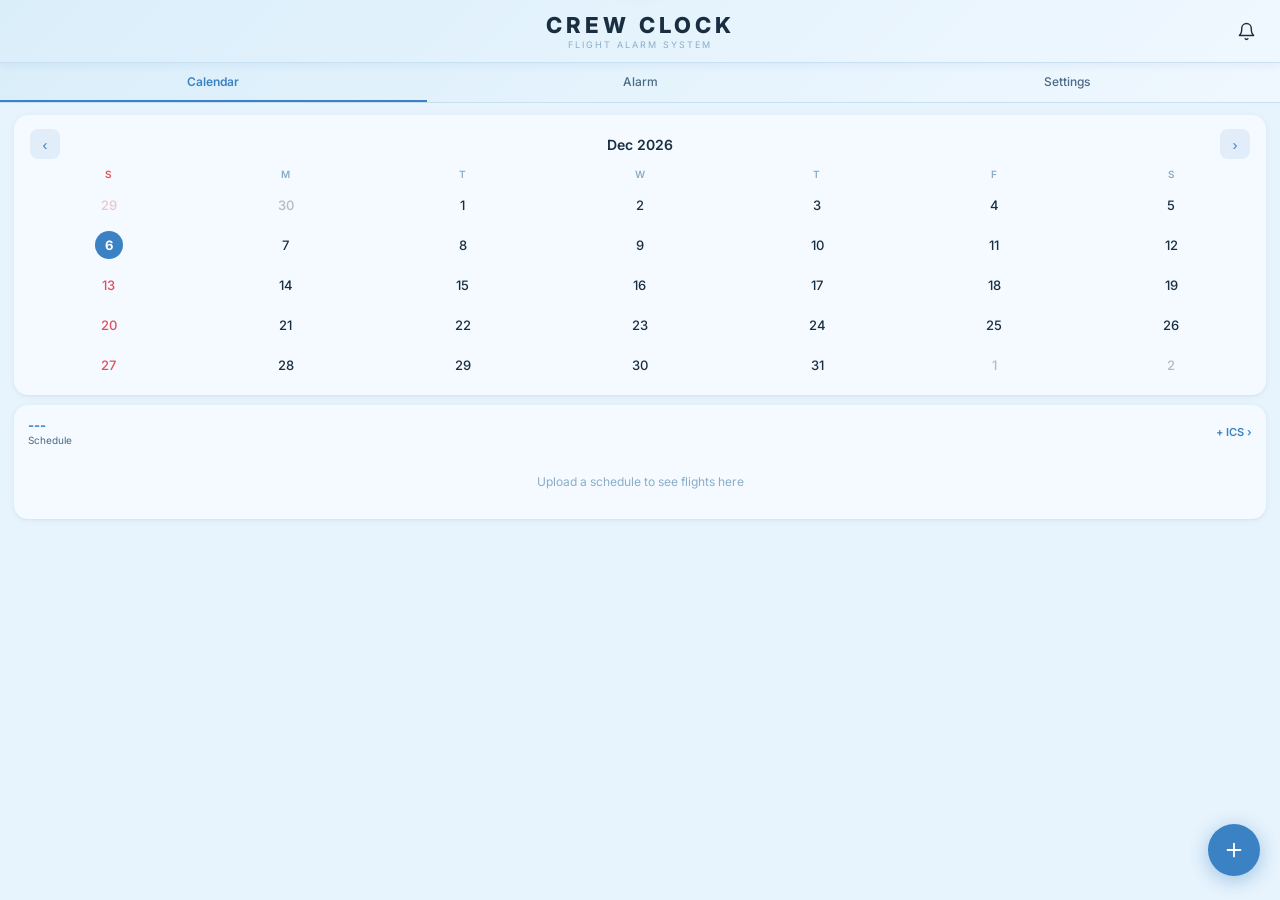
==== index.html @ b968e947 "Add files via upload" ====
<!DOCTYPE html>
<html lang="en">
<head>
<meta charset="UTF-8">
<meta name="viewport" content="width=device-width, initial-scale=1.0, maximum-scale=1.0, user-scalable=no">
<title>CREW CLOCK</title>
<link href="https://fonts.googleapis.com/css2?family=Inter:wght@300;400;500;600;700&family=Share+Tech+Mono&display=swap" rel="stylesheet">
<style>
:root{
  /* 연한 하늘색 파스텔 테마 */
  --bg:#e8f4fd;
  --white:#f4faff;
  --blue:#3b82c4;--blue2:#2d6eac;
  --blue-light:rgba(59,130,196,.10);--blue-mid:rgba(59,130,196,.20);
  --tx:#1a2e42;--tx2:#4a6a85;--tx3:#8aaec8;
  --bdr:#c8e0f0;--bdr2:#a8cce4;
  --grn:#2eaa70;--red:#e0505a;--amb:#e8923a;
  --shadow:0 1px 6px rgba(59,130,196,.10),0 1px 2px rgba(0,0,0,.04);
  --shadow-md:0 4px 20px rgba(59,130,196,.16);
  /* nav gradient */
  --nav-bg:linear-gradient(135deg,#daeefa 0%,#f0f8ff 100%);
}
body.dark{
  --bg:#0d1f2d;--white:#162535;
  --blue:#6aafe8;--blue2:#5a9fd8;
  --blue-light:rgba(106,175,232,.13);--blue-mid:rgba(106,175,232,.24);
  --tx:#e0f0fa;--tx2:#7aaac8;--tx3:#4a7090;
  --bdr:#1e3a50;--bdr2:#2a4d68;
  --grn:#3dd68c;--red:#f07080;--amb:#f0a84a;
  --shadow:0 1px 4px rgba(0,0,0,.35),0 1px 2px rgba(0,0,0,.2);
  --shadow-md:0 4px 20px rgba(0,0,0,.45);
  --nav-bg:linear-gradient(135deg,#0d1f2d 0%,#162535 100%);
}
*{box-sizing:border-box;margin:0;padding:0;-webkit-tap-highlight-color:transparent}
html,body{height:100%;overflow-x:hidden}
body{background:var(--bg);color:var(--tx);font-family:'Inter',sans-serif;font-size:14px;
  padding-bottom:80px;-webkit-font-smoothing:antialiased}

/* ── TOP NAV ── */
.top-nav{position:sticky;top:0;z-index:50;
  background:var(--nav-bg,var(--white));
  border-bottom:1px solid var(--bdr);
  display:flex;align-items:center;justify-content:center;
  padding:14px 20px 12px;position:relative;
  box-shadow:0 2px 8px rgba(59,130,196,.10)}
.nav-title{text-align:center;cursor:pointer;user-select:none}
.nav-title:hover h1{color:var(--blue)}
.nav-title h1{
  font-size:22px;font-weight:800;letter-spacing:4px;
  color:var(--tx);transition:color .2s;
  text-transform:uppercase;line-height:1}
.nav-title p{font-size:9px;color:var(--tx3);letter-spacing:2px;margin-top:3px;text-transform:uppercase}
.nav-bell{position:absolute;right:16px;top:50%;transform:translateY(-50%);
  width:36px;height:36px;border-radius:50%;border:none;background:transparent;
  cursor:pointer;display:flex;align-items:center;justify-content:center;color:var(--tx);
  transition:background .2s;position:absolute}
.nav-bell:hover{background:var(--blue-light)}
.nav-bell .badge{position:absolute;top:5px;right:5px;width:7px;height:7px;
  background:var(--red);border-radius:50%;border:2px solid var(--white);display:none}
.nav-bell .badge.show{display:block}

/* ── PAGE TABS ── */
.page-tabs{display:flex;background:var(--nav-bg,var(--white));border-bottom:1px solid var(--bdr);
  -ms-overflow-style:none;scrollbar-width:none}
.page-tabs::-webkit-scrollbar{display:none}
.ptab{flex:1;padding:11px 8px;border:none;background:transparent;
  color:var(--tx2);font-size:12px;font-weight:500;cursor:pointer;
  white-space:nowrap;transition:color .18s;border-bottom:2px solid transparent;font-family:'Inter',sans-serif}
.ptab.active{color:var(--blue);border-bottom-color:var(--blue);font-weight:600}

/* ── PANELS ── */
.panel{display:none}.panel.show{display:block}
.sec{padding:14px 14px 0}

/* ── CALENDAR ── */
.cal-card{background:var(--white);border-radius:14px;box-shadow:var(--shadow);margin:12px 14px 0;overflow:hidden}
.cal-nav{display:flex;align-items:center;justify-content:space-between;padding:14px 16px 6px}
.cal-nav-btn{width:30px;height:30px;border:none;background:var(--blue-light);border-radius:8px;
  color:var(--blue);font-size:15px;cursor:pointer;display:flex;align-items:center;justify-content:center;transition:background .2s}
.cal-nav-btn:hover{background:var(--blue-mid)}
.cal-month{font-size:14px;font-weight:600;color:var(--tx)}
.cal-dow-row{display:grid;grid-template-columns:repeat(7,1fr);padding:0 6px 2px}
.cal-dow-cell{text-align:center;font-size:10px;font-weight:600;color:var(--tx3);padding:3px 0;letter-spacing:.3px}
.cal-dow-cell:first-child{color:var(--red)}
.cal-grid{display:grid;grid-template-columns:repeat(7,1fr);padding:0 6px 10px}
/* Fixed mobile cell size */
.cal-day{height:40px;display:flex;flex-direction:column;align-items:center;justify-content:center;
  cursor:pointer;transition:background .15s;border-radius:8px;position:relative}
.cal-day:hover{background:var(--blue-light)}
.cal-day.other-month .cal-day-num{opacity:.3}
.cal-day-num{width:28px;height:28px;display:flex;align-items:center;justify-content:center;
  border-radius:50%;font-size:13px;font-weight:500;color:var(--tx)}
.cal-day.today .cal-day-num{background:var(--blue);color:#fff;font-weight:700}
.cal-day.selected:not(.today) .cal-day-num{background:var(--blue-light);color:var(--blue);font-weight:600}
.cal-day:nth-child(7n+1) .cal-day-num{color:var(--red)}
.cal-day.today .cal-day-num{color:#fff !important}
.cal-dots{display:flex;gap:2px;justify-content:center;margin-top:1px;position:absolute;bottom:3px}
.cal-dot{width:3px;height:3px;border-radius:50%}
.cal-dot.b{background:var(--blue)}.cal-dot.g{background:var(--grn)}
.cal-day.today .cal-dot{background:rgba(255,255,255,.8)}

/* ── DAY CARD ── */
.day-card{background:var(--white);border-radius:14px;box-shadow:var(--shadow);margin:10px 14px 0}
.day-header{display:flex;align-items:center;justify-content:space-between;padding:12px 14px 0}
.day-title{font-size:13px;font-weight:700;color:var(--blue)}
.day-subtitle{font-size:10px;color:var(--tx2);margin-top:1px}
.day-more{font-size:11px;color:var(--blue);font-weight:600;cursor:pointer}
.day-flights{padding:8px 6px 10px}
.dfr{display:flex;align-items:center;gap:10px;padding:8px 8px;border-radius:8px;transition:background .15s;cursor:pointer}
.dfr:hover{background:var(--blue-light)}
.dfr-time{font-size:14px;font-weight:700;color:var(--blue);width:42px;flex-shrink:0;font-family:'Share Tech Mono',monospace}
.dfr-info{flex:1}
.dfr-route{font-size:13px;font-weight:600;color:var(--tx)}
.dfr-sub{font-size:10px;color:var(--tx2);margin-top:1px}
.dfr-fnum{font-size:10px;color:var(--tx3);text-align:right;flex-shrink:0;font-weight:600}
.dfr-sep{height:1px;background:var(--bdr);margin:0 14px}
.empty-state{padding:20px;text-align:center;color:var(--tx3);font-size:12px}

/* ── UPLOAD PANEL ── */
.upload-panel{background:var(--white);border-radius:14px;box-shadow:var(--shadow);overflow:hidden}
.upload-tabs{display:flex;border-bottom:1px solid var(--bdr)}
.utab{flex:1;padding:10px;border:none;background:transparent;font-family:'Inter',sans-serif;
  font-size:12px;font-weight:500;color:var(--tx2);cursor:pointer;border-bottom:2px solid transparent;transition:all .18s}
.utab.active{color:var(--blue);border-bottom-color:var(--blue);font-weight:600;background:var(--blue-light)}
.upload-body{padding:16px}
.upz{text-align:center;cursor:pointer;transition:background .2s;position:relative;border-radius:10px;
  border:2px dashed var(--bdr2);padding:20px 16px;background:transparent}
.upz:hover{border-color:var(--blue);background:var(--blue-light)}
.upz input[type=file]{position:absolute;inset:0;opacity:0;cursor:pointer;width:100%;height:100%}
.up-ico{width:44px;height:44px;border-radius:10px;background:var(--blue-light);
  display:flex;align-items:center;justify-content:center;margin:0 auto 8px;color:var(--blue)}
.up-t{font-size:13px;font-weight:600;color:var(--tx)}
.up-s{font-size:11px;color:var(--tx2);margin-top:3px}
#prevImg{width:100%;max-height:130px;object-fit:contain;border-radius:8px;margin-bottom:8px;display:none}
.ocr-info{background:var(--blue-light);border:1px solid rgba(79,110,247,.2);border-radius:8px;
  padding:10px 12px;margin-top:10px;font-size:11px;color:var(--tx2);line-height:1.5}
.ocr-info strong{color:var(--blue);display:block;margin-bottom:2px;font-size:12px}
.btn-az{display:none;width:100%;padding:12px;background:var(--blue);border:none;border-radius:10px;
  color:#fff;font-size:13px;font-weight:700;cursor:pointer;transition:all .2s;margin-top:10px;font-family:'Inter',sans-serif}
.btn-az:hover{background:var(--blue2);box-shadow:0 4px 16px rgba(79,110,247,.35)}
.btn-az:disabled{opacity:.5;pointer-events:none}
.prog{display:none;margin-top:10px}
.prog-t{height:3px;background:var(--bdr);border-radius:2px;overflow:hidden}
.prog-f{height:100%;background:var(--blue);border-radius:2px;animation:sc 1.4s ease-in-out infinite}
@keyframes sc{0%{width:0;margin-left:0}50%{width:55%}100%{width:0;margin-left:100%}}
.prog-l{font-size:10px;color:var(--blue);text-align:center;margin-top:5px;font-weight:500}
/* OCR mode indicator */
.ocr-badge{display:inline-flex;align-items:center;gap:4px;padding:2px 8px;border-radius:20px;
  font-size:10px;font-weight:600;letter-spacing:.5px;margin-left:8px}
.ocr-badge.online{background:rgba(34,197,94,.12);color:var(--grn)}
.ocr-badge.offline{background:rgba(251,146,60,.12);color:var(--amb)}

/* ── FLIGHT LIST ── */
.fal-list{display:flex;flex-direction:column;gap:8px}
.home-section-hdr{display:flex;align-items:center;justify-content:space-between;
  margin-bottom:10px;padding-top:4px}
.home-section-hdr h2{font-size:13px;font-weight:700;color:var(--tx);letter-spacing:.2px}
.home-section-hdr .upload-link{font-size:11px;color:var(--blue);font-weight:600;cursor:pointer;
  display:flex;align-items:center;gap:3px}

/* Card base */
.fal-item{background:var(--white);border-radius:14px;overflow:hidden;
  border:1.5px solid var(--bdr);transition:all .2s;
  box-shadow:0 1px 3px rgba(0,0,0,.05)}

/* Upcoming: normal */
.fal-item.future{border-color:var(--bdr)}

/* Today: highlighted */
.fal-item.today{
  border-color:var(--blue);
  box-shadow:0 2px 12px rgba(79,110,247,.15),0 1px 3px rgba(79,110,247,.1);
  background:linear-gradient(135deg,var(--white) 80%,rgba(79,110,247,.03))}

/* Next flight: extra prominent */
.fal-item.next-flight{
  border-color:var(--blue);border-width:2px;
  box-shadow:0 4px 20px rgba(79,110,247,.2)}

/* Past: muted, no interaction */
.fal-item.past{
  opacity:.35;
  box-shadow:none;
  border-color:var(--bdr);
  filter:saturate(.3)}

/* ── CARD HEADER ── */
.fal-header{display:flex;align-items:center;gap:10px;padding:12px 14px 10px;cursor:pointer;user-select:none}

/* Left accent bar */
.fal-accent{width:3px;border-radius:2px;align-self:stretch;flex-shrink:0;min-height:36px;background:var(--bdr2)}
.fal-item.today .fal-accent{background:var(--blue)}
.fal-item.next-flight .fal-accent{background:var(--blue)}
.fal-item.future .fal-accent{background:var(--grn)}
.fal-item.past .fal-accent{background:var(--bdr2)}

/* Date + flight info block */
.fal-info{flex:1;min-width:0}
.fal-date-row{display:flex;align-items:center;gap:6px;margin-bottom:3px}
.fal-dow{font-size:15px;font-weight:800;color:var(--tx);letter-spacing:.2px}
.fal-item.today .fal-dow,.fal-item.next-flight .fal-dow{color:var(--blue)}
.fal-date{font-family:'Share Tech Mono',monospace;font-size:12px;color:var(--tx2);font-weight:500}
.fal-badge{font-size:8px;font-weight:800;padding:2px 6px;border-radius:4px;letter-spacing:.8px;text-transform:uppercase}
.fal-badge.today-badge{background:var(--blue);color:#fff}
.fal-badge.next-badge{background:rgba(79,110,247,.12);color:var(--blue);border:1px solid rgba(79,110,247,.3)}

/* Route row */
.fal-route-row{display:flex;align-items:center;gap:6px}
.fal-fnum{font-size:11px;font-weight:700;color:var(--tx2);font-family:'Share Tech Mono',monospace}
.fal-route{font-size:12px;font-weight:600;color:var(--tx);display:flex;align-items:center;gap:4px}
.fal-route .apt{font-family:'Share Tech Mono',monospace;font-size:13px;font-weight:700}
.fal-route .apt.dep{color:var(--blue)}
.fal-item.past .fal-route .apt.dep{color:var(--tx2)}
.fal-arrow{color:var(--tx3);font-size:11px}

/* Right side: time + controls */
.fal-right{display:flex;flex-direction:column;align-items:flex-end;gap:6px;flex-shrink:0}
.fal-deptime{font-family:'Share Tech Mono',monospace;font-size:22px;font-weight:700;color:var(--tx);line-height:1}
.fal-item.today .fal-deptime,.fal-item.next-flight .fal-deptime{color:var(--blue)}
.fal-item.past .fal-deptime{font-size:18px;color:var(--tx3)}
.fal-controls{display:flex;align-items:center;gap:6px}

/* Alarm master toggle */
.fal-alarm-tog{width:34px;height:19px;border-radius:10px;background:var(--bdr2);border:none;
  cursor:pointer;position:relative;transition:all .2s;flex-shrink:0;outline:none}
.fal-alarm-tog::after{content:'';position:absolute;left:2px;top:2px;width:15px;height:15px;
  border-radius:50%;background:#fff;transition:all .2s;box-shadow:0 1px 3px rgba(0,0,0,.2)}
.fal-alarm-tog.on{background:var(--blue)}
.fal-alarm-tog.on::after{left:17px}
.fal-alarm-tog.on-intl{background:var(--amb)}
.fal-alarm-tog.on-intl::after{left:17px}

/* Dropdown chevron button */
.fal-drop-btn{width:26px;height:26px;border-radius:7px;border:1.5px solid var(--bdr);
  background:var(--bg);cursor:pointer;display:flex;align-items:center;justify-content:center;
  color:var(--tx3);transition:all .2s;flex-shrink:0}
.fal-drop-btn:hover{border-color:var(--blue);color:var(--blue)}
.fal-item.open .fal-drop-btn{border-color:var(--blue);background:var(--blue-light);color:var(--blue)}
.fal-drop-btn svg{transition:transform .2s}
.fal-item.open .fal-drop-btn svg{transform:rotate(180deg)}

/* Register / done badge */
.fal-reg-btn{padding:3px 8px;border-radius:6px;font-size:9px;font-weight:700;cursor:pointer;
  flex-shrink:0;transition:all .18s;border:1px solid;font-family:'Inter',sans-serif;line-height:1.4}
.fal-reg-btn.idle{background:transparent;border-color:var(--blue);color:var(--blue)}
.fal-reg-btn.idle:active{background:var(--blue);color:#fff}
.fal-reg-btn.done{background:rgba(34,197,94,.1);border-color:var(--grn);color:var(--grn);pointer-events:none}

/* Type badge */
.fal-type{padding:2px 6px;border-radius:4px;font-size:9px;font-weight:700;letter-spacing:.5px}
.fal-type.base{background:var(--blue-light);color:var(--blue)}
.fal-type.intl{background:rgba(251,146,60,.1);color:var(--amb)}
.fal-type.ics{background:rgba(34,197,94,.1);color:var(--grn)}

/* ── DROPDOWN ALARM LIST ── */
.fal-alarms{display:none;border-top:1px solid var(--bdr);padding:8px 14px 12px;flex-direction:column;gap:5px;background:var(--bg)}
.fal-item.open .fal-alarms{display:flex}
.fal-alarms-hdr{font-size:9px;font-weight:700;color:var(--tx3);text-transform:uppercase;
  letter-spacing:.8px;margin-bottom:4px}
.fal-atog{display:flex;align-items:center;gap:8px;padding:7px 10px;border-radius:9px;
  background:var(--white);border:1px solid var(--bdr);transition:all .15s}
.fal-atog.on-base{border-color:rgba(79,110,247,.3);background:var(--blue-light)}
.fal-atog.on-intl{border-color:rgba(251,146,60,.3);background:rgba(251,146,60,.06)}
.atog-lbl{flex:1;font-size:11px;color:var(--tx2);font-weight:500}
.fal-atog.on-base .atog-lbl,.fal-atog.on-intl .atog-lbl{color:var(--tx);font-weight:600}
.atog-right{display:flex;flex-direction:column;align-items:flex-end;gap:1px;flex-shrink:0}
.atog-time{font-family:'Share Tech Mono',monospace;font-size:11px;font-weight:600;color:var(--tx3);line-height:1}
.atog-offset{font-size:9px;color:var(--tx3);opacity:.8;line-height:1;white-space:nowrap}
.fal-atog.on-base .atog-time{color:var(--blue)}
.fal-atog.on-base .atog-offset{color:var(--blue);opacity:.7}
.fal-atog.on-intl .atog-time{color:var(--amb)}
.fal-atog.on-intl .atog-offset{color:var(--amb);opacity:.7}

/* ── PAST SECTION ── */
.past-section-hdr{margin-top:14px;margin-bottom:8px}
.past-toggle-btn{width:100%;padding:9px 14px;background:var(--white);
  border:1.5px dashed var(--bdr2);border-radius:10px;color:var(--tx3);
  font-size:11px;font-weight:600;cursor:pointer;transition:all .2s;
  font-family:'Inter',sans-serif;display:flex;align-items:center;gap:6px}
.past-toggle-btn:hover{border-color:var(--blue);color:var(--blue)}
.past-toggle-btn svg{transition:transform .2s;flex-shrink:0}
.past-toggle-btn.open svg{transform:rotate(90deg)}
#homePastSection{display:none}

/* ── TOGGLE ── */
.tog{width:36px;height:20px;border-radius:10px;background:var(--bdr2);border:none;cursor:pointer;
  position:relative;transition:all .2s;flex-shrink:0;outline:none}
.tog::after{content:'';position:absolute;left:3px;top:3px;width:14px;height:14px;border-radius:50%;
  background:#fff;transition:all .2s;box-shadow:0 1px 3px rgba(0,0,0,.2)}
.tog.on{background:var(--blue)}.tog.on::after{left:19px}
.tog.on-amb{background:var(--amb)}.tog.on-amb::after{left:19px}

/* ── BOTTOM FAB + UPLOAD SHEET ── */
.fab{position:fixed;bottom:24px;right:20px;width:52px;height:52px;border-radius:50%;
  background:var(--blue);border:none;color:#fff;font-size:24px;cursor:pointer;
  display:flex;align-items:center;justify-content:center;
  box-shadow:0 4px 20px rgba(59,130,196,.45);z-index:60;transition:all .2s}
.fab:hover{background:var(--blue2);transform:scale(1.06)}
.sheet-overlay{position:fixed;inset:0;background:rgba(0,0,0,.4);z-index:70;display:none;backdrop-filter:blur(4px)}
.sheet-overlay.show{display:block}
.sheet{position:fixed;bottom:0;left:0;right:0;background:var(--white);border-radius:20px 20px 0 0;
  z-index:71;transform:translateY(100%);transition:transform .32s cubic-bezier(.32,0,.67,0);
  max-height:90vh;overflow-y:auto;padding-bottom:env(safe-area-inset-bottom,16px)}
.sheet.open{transform:translateY(0);transition:transform .32s cubic-bezier(.33,1,.68,1)}
.sheet-handle{width:36px;height:4px;background:var(--bdr2);border-radius:2px;margin:12px auto 16px}
.sheet-title{font-size:15px;font-weight:700;color:var(--tx);padding:0 20px 12px;border-bottom:1px solid var(--bdr)}
.sheet-body{padding:16px 20px}

/* ── ALARM SECTION (inside alarm tab) ── */
.alarm-card{background:var(--white);border-radius:14px;box-shadow:var(--shadow);overflow:hidden}
.alarm-card-head{padding:14px 16px;border-bottom:1px solid var(--bdr);
  display:flex;align-items:center;gap:8px}
.alarm-card-head .ach-ico{width:28px;height:28px;border-radius:8px;background:var(--blue-light);
  display:flex;align-items:center;justify-content:center;color:var(--blue);flex-shrink:0}
.alarm-card-head .ach-lbl{font-size:13px;font-weight:700;color:var(--tx);flex:1}
.alarm-card-body{padding:14px 16px 16px}

/* ── DRUM PICKER ── */
.drum-row{display:flex;gap:6px;align-items:center;justify-content:center;margin:12px 0}
.drum-col{display:flex;flex-direction:column;align-items:center;gap:4px}
.dc-label{font-size:9px;font-weight:600;color:var(--tx3);text-transform:uppercase;letter-spacing:1px}
.drum{width:52px;height:78px;overflow:hidden;position:relative;border-radius:10px;
  border:1.5px solid var(--bdr);background:var(--bg);cursor:grab;user-select:none;
  -webkit-user-select:none;touch-action:none}
.drum:active{cursor:grabbing}
.drum-inner{position:absolute;width:100%;will-change:transform}
.drum-item{height:26px;display:flex;align-items:center;justify-content:center;
  font-size:15px;font-weight:500;color:var(--tx3);font-family:'Inter',sans-serif;
  transition:color .06s,font-size .06s}
.drum-item.sel{color:var(--blue);font-size:18px;font-weight:700}
.drum::before,.drum::after{content:'';position:absolute;left:0;right:0;height:26px;z-index:2;pointer-events:none}
.drum::before{top:0;background:linear-gradient(to bottom,var(--bg) 30%,transparent)}
.drum::after{bottom:0;background:linear-gradient(to top,var(--bg) 30%,transparent)}
.drum-line{position:absolute;left:4px;right:4px;top:26px;height:26px;
  border-top:1.5px solid var(--blue);border-bottom:1.5px solid var(--blue);
  z-index:1;pointer-events:none;background:var(--blue-light);border-radius:6px}
.drum-sep{font-size:18px;font-weight:600;color:var(--tx2);padding-top:10px;font-family:'Inter',sans-serif}
.dl-row{margin-bottom:12px}
.dl-row label{font-size:11px;font-weight:600;color:var(--tx2);display:block;margin-bottom:5px;text-transform:uppercase;letter-spacing:.4px}
.dl-inp{width:100%;padding:10px 12px;background:var(--bg);border:1.5px solid var(--bdr);
  border-radius:9px;color:var(--tx);font-family:'Inter',sans-serif;font-size:13px;outline:none;transition:border-color .2s}
.dl-inp:focus{border-color:var(--blue)}
.dl-inp[type=date]{color-scheme:light}
body.dark .dl-inp[type=date]{color-scheme:dark}
.btn-da{width:100%;padding:12px;background:var(--blue);border:none;border-radius:10px;
  color:#fff;font-size:13px;font-weight:700;cursor:pointer;transition:all .2s;font-family:'Inter',sans-serif}
.btn-da:hover{background:var(--blue2);box-shadow:0 4px 16px rgba(79,110,247,.35)}

/* ── DIRECT ALARM LIST ── */
.dal-wrap{display:flex;flex-direction:column;gap:6px;margin-top:12px}
.dal-item{display:flex;align-items:center;gap:8px;padding:10px 12px;
  border-radius:10px;border:1.5px solid rgba(79,110,247,.15);background:var(--blue-light);animation:dalfin .22s ease}
@keyframes dalfin{from{opacity:0;transform:translateY(-4px)}to{opacity:1;transform:none}}
.dal-item.ring-now{border-color:var(--amb);background:rgba(251,146,60,.08);animation:pring2 .5s ease-in-out infinite alternate}
@keyframes pring2{from{box-shadow:none}to{box-shadow:0 0 12px rgba(251,146,60,.3)}}
.dal-dot{width:7px;height:7px;border-radius:50%;background:var(--blue);flex-shrink:0}
.dal-item.ring-now .dal-dot{background:var(--amb);animation:blk2 .4s infinite}
@keyframes blk2{50%{opacity:0}}
.dal-info{flex:1;min-width:0}
.dal-date-row{display:flex;align-items:center;gap:4px;margin-bottom:1px}
.dal-dow{font-size:13px;font-weight:700;color:var(--tx)}
.dal-date{font-family:'Share Tech Mono',monospace;font-size:11px;color:var(--tx2)}
.dal-today{background:var(--blue);color:#fff;font-size:8px;font-weight:700;padding:1px 5px;border-radius:3px}
.dal-lbl{font-size:10px;color:var(--tx2);font-weight:500}
.dal-cd{font-size:9px;color:var(--blue);margin-top:1px;font-family:'Share Tech Mono',monospace;font-weight:600}
.dal-item.ring-now .dal-cd{color:var(--amb)}
.dal-time{font-family:'Share Tech Mono',monospace;font-size:22px;font-weight:700;color:var(--blue);flex-shrink:0}
.dal-item.ring-now .dal-time{color:var(--amb)}
.dal-del{width:26px;height:26px;border-radius:7px;background:rgba(244,63,94,.08);
  border:1px solid rgba(244,63,94,.2);color:var(--red);cursor:pointer;
  display:flex;align-items:center;justify-content:center;font-size:12px;flex-shrink:0}
.dal-del:hover{background:rgba(244,63,94,.18)}
.dal-dis{padding:4px 8px;background:rgba(251,146,60,.12);border:1.5px solid var(--amb);
  border-radius:6px;color:var(--amb);font-size:10px;font-weight:700;cursor:pointer;flex-shrink:0}

/* ── SETTINGS ── */
.settings-section{background:var(--white);border-radius:14px;box-shadow:var(--shadow);overflow:hidden}
.settings-row{padding:13px 16px;border-bottom:1px solid var(--bdr);display:flex;align-items:center;gap:12px}
.settings-row:last-child{border-bottom:none}
.settings-row label{font-size:11px;font-weight:600;color:var(--tx2);display:block;margin-bottom:4px;text-transform:uppercase;letter-spacing:.4px}
.settings-inp{width:100%;padding:9px 12px;background:var(--bg);border:1.5px solid var(--bdr);
  border-radius:9px;color:var(--tx);font-family:'Share Tech Mono',monospace;font-size:15px;
  letter-spacing:2px;text-transform:uppercase;outline:none;transition:border-color .2s}
.settings-inp:focus{border-color:var(--blue)}
.settings-inp::placeholder{font-size:12px;letter-spacing:0;text-transform:none;color:var(--tx3)}
.preset-card{background:var(--white);border-radius:14px;box-shadow:var(--shadow);margin-top:10px;overflow:hidden}
.preset-head{padding:12px 16px;border-bottom:1px solid var(--bdr);display:flex;align-items:center;gap:8px}
.ph-icon{width:26px;height:26px;border-radius:7px;display:flex;align-items:center;justify-content:center;flex-shrink:0}
.ph-lbl{font-size:11px;font-weight:700;color:var(--tx);text-transform:uppercase;letter-spacing:.5px;flex:1}
.ph-tag{font-size:9px;font-weight:700;padding:2px 7px;border-radius:5px}
.preset-body{padding:8px 12px 10px}
.orow{display:flex;align-items:center;gap:7px;padding:7px 8px;border-radius:8px;border:1px solid var(--bdr);background:var(--bg);margin-bottom:5px}
.olbl{flex:1;min-width:0}
.lbl-inp{background:transparent;border:none;outline:none;color:var(--tx);font-size:12px;font-weight:500;font-family:'Inter',sans-serif;width:100%}
.lbl-inp:focus{color:var(--blue)}
.olbl-s{font-size:9px;color:var(--tx3);margin-top:1px}
.oedit{display:flex;gap:3px;align-items:center;flex-shrink:0}
.ni{width:36px;padding:4px 3px;background:var(--white);border:1.5px solid var(--bdr);border-radius:6px;
  color:var(--tx);font-family:'Share Tech Mono',monospace;font-size:12px;text-align:center;
  outline:none;-webkit-appearance:none;-moz-appearance:textfield}
.ni::-webkit-inner-spin-button{-webkit-appearance:none}
.ni:focus{border-color:var(--blue)}
.ul{font-size:9px;color:var(--tx3)}
.db{width:22px;height:22px;border-radius:6px;background:rgba(244,63,94,.08);border:1px solid rgba(244,63,94,.2);
  color:var(--red);cursor:pointer;display:flex;align-items:center;justify-content:center;font-size:11px;flex-shrink:0}
.db:hover{background:rgba(244,63,94,.18)}
.add-btn{width:100%;padding:8px;background:transparent;border:1.5px dashed var(--bdr2);
  border-radius:8px;color:var(--tx2);font-size:11px;font-weight:600;cursor:pointer;
  transition:all .2s;margin-top:4px;font-family:'Inter',sans-serif}
.add-btn:hover{border-color:var(--blue);color:var(--blue)}
.add-btn.amb:hover{border-color:var(--amb);color:var(--amb)}
.btn-save{width:100%;padding:12px;background:var(--blue);border:none;border-radius:10px;
  color:#fff;font-size:13px;font-weight:700;cursor:pointer;margin-top:12px;transition:all .2s;font-family:'Inter',sans-serif}
.btn-save:hover{background:var(--blue2);box-shadow:0 4px 16px rgba(79,110,247,.35)}

/* ── RING OVERLAY ── */
.ro{position:fixed;inset:0;background:rgba(0,0,0,.6);z-index:200;display:none;
  align-items:center;justify-content:center;flex-direction:column;gap:16px;backdrop-filter:blur(8px)}
.ro.show{display:flex}
.ro-card{background:var(--white);border-radius:22px;padding:28px 24px;text-align:center;
  width:calc(100% - 48px);max-width:340px;box-shadow:0 20px 60px rgba(0,0,0,.3)}
.ro-icon{width:72px;height:72px;border-radius:50%;background:rgba(251,146,60,.12);
  border:2px solid var(--amb);display:flex;align-items:center;justify-content:center;
  margin:0 auto 14px;animation:rpulse 1s ease-in-out infinite;color:var(--amb)}
@keyframes rpulse{0%,100%{box-shadow:0 0 0 0 rgba(251,146,60,.4)}50%{box-shadow:0 0 0 18px rgba(251,146,60,0)}}
.ro-title{font-size:20px;font-weight:700;color:var(--tx);margin-bottom:5px}
.ro-detail{font-size:12px;color:var(--tx2);margin-bottom:20px}
.ro-btn{width:100%;padding:13px;background:var(--amb);border:none;border-radius:10px;
  color:#fff;font-size:14px;font-weight:700;cursor:pointer;font-family:'Inter',sans-serif}

/* ── TOAST ── */
.toast{position:fixed;top:18px;left:50%;transform:translateX(-50%) translateY(-60px);
  background:var(--tx);color:#fff;border-radius:10px;padding:9px 16px;font-size:12px;
  font-weight:600;z-index:999;transition:all .3s cubic-bezier(.34,1.56,.64,1);
  white-space:nowrap;box-shadow:0 8px 24px rgba(0,0,0,.2)}
.toast.show{transform:translateX(-50%) translateY(0)}
.toast.ok{background:var(--grn)}.toast.er{background:var(--red)}.toast.in{background:var(--blue)}

/* ICS event row */
.ics-event{display:flex;align-items:center;gap:8px;padding:8px 10px;border-radius:8px;
  background:rgba(34,197,94,.06);border:1px solid rgba(34,197,94,.2);margin-bottom:5px}
.ics-event .ie-time{font-family:'Share Tech Mono',monospace;font-size:11px;color:var(--grn);font-weight:700;width:38px}
.ics-event .ie-lbl{flex:1;font-size:11px;color:var(--tx);font-weight:500}
</style>
</head>
<body>

<nav class="top-nav">
  <div class="nav-title" onclick="switchTab('calendar',null)" title="Go to Home">
    <h1>CREW CLOCK</h1><p>FLIGHT ALARM SYSTEM</p>
  </div>
  <button class="nav-bell" onclick="switchTab('alarm',null)">
    <svg width="19" height="19" viewBox="0 0 24 24" fill="none" stroke="currentColor" stroke-width="1.8" stroke-linecap="round" stroke-linejoin="round"><path d="M18 8A6 6 0 0 0 6 8c0 7-3 9-3 9h18s-3-2-3-9"/><path d="M13.73 21a2 2 0 0 1-3.46 0"/></svg>
    <span class="badge" id="bellBadge"></span>
  </button>
</nav>

<div class="page-tabs">
  <button class="ptab active" id="ptab-calendar" onclick="switchTab('calendar',this)">Calendar</button>
  <button class="ptab" id="ptab-alarm" onclick="switchTab('alarm',this)">Alarm</button>
  <button class="ptab" id="ptab-settings" onclick="switchTab('settings',this)">Settings</button>
</div>

<!-- CALENDAR PANEL -->
<div class="panel show" id="panel-calendar">
  <div class="cal-card">
    <div class="cal-nav">
      <button class="cal-nav-btn" onclick="calMove(-1)">&#8249;</button>
      <div class="cal-month" id="calMonthLbl">May 2026</div>
      <button class="cal-nav-btn" onclick="calMove(1)">&#8250;</button>
    </div>
    <div class="cal-dow-row">
      <div class="cal-dow-cell">S</div><div class="cal-dow-cell">M</div><div class="cal-dow-cell">T</div>
      <div class="cal-dow-cell">W</div><div class="cal-dow-cell">T</div><div class="cal-dow-cell">F</div>
      <div class="cal-dow-cell" style="color:var(--tx3)">S</div>
    </div>
    <div class="cal-grid" id="calGrid"></div>
  </div>
  <div class="day-card">
    <div class="day-header">
      <div><div class="day-title" id="dayTitle">---</div><div class="day-subtitle">Schedule</div></div>
      <div class="day-more" onclick="openUploadSheet()">+ ICS ›</div>
    </div>
    <div class="day-flights" id="dayFlights"><div class="empty-state">Upload a schedule to see flights here</div></div>
  </div>
  <!-- Full flight list on home screen -->
  <div id="homeFlightList" style="padding:0 14px 20px"></div>
</div>

<!-- ALARM PANEL -->
<div class="panel" id="panel-alarm">
  <div class="sec">
    <div class="alarm-card">
      <div class="alarm-card-head">
        <div class="ach-ico"><svg width="15" height="15" viewBox="0 0 24 24" fill="none" stroke="currentColor" stroke-width="2" stroke-linecap="round" stroke-linejoin="round"><circle cx="12" cy="13" r="8"/><path d="M12 9v4l2 2"/><path d="M5 3 2 6M22 6l-3-3"/></svg></div>
        <div class="ach-lbl">Add Alarm</div>
      </div>
      <div class="alarm-card-body">
        <div class="dl-row"><label>Label</label>
          <input type="text" class="dl-inp" id="dLabel" placeholder="e.g. Wake up, Depart airport...">
        </div>
        <div class="dl-row"><label>Date</label>
          <input type="date" class="dl-inp" id="dDate">
        </div>
        <div class="dl-row" style="margin-bottom:0">
          <label>Time</label>
          <div class="drum-row">
            <div class="drum-col">
              <div class="dc-label">HR</div>
              <div class="drum" id="drumH"><div class="drum-line"></div><div class="drum-inner" id="drumH-inner"></div></div>
            </div>
            <div class="drum-sep">:</div>
            <div class="drum-col">
              <div class="dc-label">MIN</div>
              <div class="drum" id="drumM"><div class="drum-line"></div><div class="drum-inner" id="drumM-inner"></div></div>
            </div>
          </div>
        </div>
        <button class="btn-da" onclick="addDirectAlarm()">Add Alarm</button>
      </div>
    </div>
    <div id="dalCardWrap"></div>
  </div>
</div>

<!-- SETTINGS PANEL -->
<div class="panel" id="panel-settings">
  <div class="sec">
    <div class="settings-section">
      <div class="settings-row"><div style="flex:1">
        <label>Home Base Airport (IATA)</label>
        <input type="text" class="settings-inp" id="baseAptInput" maxlength="3" placeholder="e.g. ICN">
      </div></div>
      <div class="settings-row" style="justify-content:space-between">
        <div>
          <div style="font-size:13px;font-weight:600;color:var(--tx)">Dark Mode</div>
          <div style="font-size:11px;color:var(--tx3);margin-top:2px">Switch to dark background</div>
        </div>
        <button class="tog" id="darkTogBtn" onclick="toggleDark(this)"></button>
      </div>
    </div>
    <div class="preset-card">
      <div class="preset-head">
        <div class="ph-icon" style="background:var(--blue-light);color:var(--blue)"><svg width="14" height="14" viewBox="0 0 24 24" fill="none" stroke="currentColor" stroke-width="2" stroke-linecap="round" stroke-linejoin="round"><path d="M3 9l9-7 9 7v11a2 2 0 0 1-2 2H5a2 2 0 0 1-2-2z"/><polyline points="9 22 9 12 15 12 15 22"/></svg></div>
        <div class="ph-lbl">Home Base Presets</div>
        <span class="ph-tag" style="background:var(--blue-light);color:var(--blue)">BASE</span>
      </div>
      <div class="preset-body" id="basePresets"></div>
    </div>
    <div class="preset-card">
      <div class="preset-head">
        <div class="ph-icon" style="background:rgba(251,146,60,.1);color:var(--amb)"><svg width="14" height="14" viewBox="0 0 24 24" fill="none" stroke="currentColor" stroke-width="2" stroke-linecap="round" stroke-linejoin="round"><circle cx="12" cy="12" r="10"/><line x1="2" y1="12" x2="22" y2="12"/><path d="M12 2a15.3 15.3 0 0 1 4 10 15.3 15.3 0 0 1-4 10 15.3 15.3 0 0 1-4-10 15.3 15.3 0 0 1 4-10z"/></svg></div>
        <div class="ph-lbl">International Presets</div>
        <span class="ph-tag" style="background:rgba(251,146,60,.1);color:var(--amb)">INTL</span>
      </div>
      <div class="preset-body" id="intlPresets"></div>
    </div>
    <button class="btn-save" onclick="saveSettingsUI()">Save Settings</button>
  </div>
</div>

<!-- FAB: Upload Schedule -->
<button class="fab" onclick="openUploadSheet()" title="Import ICS Schedule">
  <svg width="22" height="22" viewBox="0 0 24 24" fill="none" stroke="currentColor" stroke-width="2" stroke-linecap="round" stroke-linejoin="round"><line x1="12" y1="5" x2="12" y2="19"/><line x1="5" y1="12" x2="19" y2="12"/></svg>
</button>

<!-- UPLOAD SHEET -->
<div class="sheet-overlay" id="sheetOverlay" onclick="closeUploadSheet()"></div>
<div class="sheet" id="uploadSheet">
  <div class="sheet-handle"></div>
  <div class="sheet-title" style="display:flex;align-items:center;justify-content:space-between">
    <span>Import Schedule</span>
    <button onclick="closeUploadSheet()" style="background:var(--blue-light);border:none;border-radius:8px;padding:5px 12px;font-size:12px;font-weight:600;color:var(--blue);cursor:pointer;font-family:Inter,sans-serif">Done</button>
  </div>
  <div class="sheet-body">
    <!-- ICS ONLY upload zone -->
    <div class="upz" id="icsUpz" style="border-radius:14px">
      <input type="file" accept=".ics,.ical,text/calendar" id="icsIn" onchange="handleICS(event)">
      <div class="up-ico" id="icsIco">
        <svg width="26" height="26" viewBox="0 0 24 24" fill="none" stroke="currentColor" stroke-width="1.8" stroke-linecap="round" stroke-linejoin="round">
          <rect x="3" y="4" width="18" height="18" rx="2"/>
          <line x1="16" y1="2" x2="16" y2="6"/><line x1="8" y1="2" x2="8" y2="6"/>
          <line x1="3" y1="10" x2="21" y2="10"/>
          <path d="M8 14h.01M12 14h.01M16 14h.01M8 18h.01M12 18h.01"/>
        </svg>
      </div>
      <div class="up-t" id="icsUpT">Upload ICS / iCal File</div>
      <div class="up-s" id="icsUpS">Tap to select .ics calendar file</div>
    </div>
    <div class="ocr-info" style="margin-top:10px">
      <strong>Offline — No internet required</strong>
      Supports standard iCalendar (.ics) from airline apps, Jeppesen, crew portals, or any calendar app. RESERVE / OFF / STANDBY entries are automatically excluded.
    </div>
    <!-- Parse progress / result -->
    <div id="icsResultWrap" style="margin-top:10px"></div>
    <div id="sheetFalWrap"></div>
  </div>
</div>

<!-- Ring overlay -->
<div class="ro" id="ro">
  <div class="ro-card">
    <div class="ro-icon"><svg width="32" height="32" viewBox="0 0 24 24" fill="none" stroke="currentColor" stroke-width="1.5" stroke-linecap="round" stroke-linejoin="round"><path d="M18 8A6 6 0 0 0 6 8c0 7-3 9-3 9h18s-3-2-3-9"/><path d="M13.73 21a2 2 0 0 1-3.46 0"/></svg></div>
    <div class="ro-title" id="rtt">ALARM</div>
    <div class="ro-detail" id="rdt"></div>
    <button class="ro-btn" onclick="dismissOv()">DISMISS</button>
  </div>
</div>
<div class="toast" id="toast"></div>

<script>
/* ═══ DEFAULTS ═══ */
var DEF_BASE=[{id:'b1',h:3,m:0,lbl:'Wake Up'},{id:'b2',h:2,m:30,lbl:'Prepare for Duty'},{id:'b3',h:1,m:30,lbl:'Depart for Airport'},{id:'b4',h:0,m:40,lbl:'Gate Closing'}];
var DEF_INTL=[{id:'i1',h:2,m:0,lbl:'Wake Up (Overseas)'},{id:'i2',h:1,m:30,lbl:'Hotel Checkout'},{id:'i3',h:1,m:0,lbl:'Transfer to Airport'},{id:'i4',h:0,m:40,lbl:'Gate Closing'}];

/* ═══ STATE ═══ */
var baseApt='ICN',baseOffs=[],intlOffs=[],baseOn={},intlOn={},bOc=100,iOc=200;
var alms=[],detectedFlights=[],flightToggles={},openFlights={},registeredFlights={};
var curImg=null,aCtx=null,oscs=[];
var _now=new Date(),drumH_val=_now.getHours(),drumM_val=_now.getMinutes();
var calYear,calMonth,calSelDate;
var ITEM_H=26;

/* ═══ UTILS ═══ */
function p2(n){return String(n).padStart(2,'0');}
function fmt(dt){return p2(dt.getHours())+':'+p2(dt.getMinutes());}
function uid(){return String(Date.now())+String(Math.random()).slice(2,6);}
function dc(o){return JSON.parse(JSON.stringify(o));}
function escQ(s){return String(s).replace(/&/g,'&amp;').replace(/"/g,'&quot;').replace(/</g,'&lt;');}
function todayStr(){var n=new Date();return n.getFullYear()+'-'+p2(n.getMonth()+1)+'-'+p2(n.getDate());}
function buildDate(ds,h,m){if(ds){var dp=ds.split('-');return new Date(+dp[0],+dp[1]-1,+dp[2],h,m,0,0);}var d=new Date();d.setHours(h,m,0,0);return d;}
function parseFlightDate(f){if(!f.date)return new Date(9999,0,1);var dp=f.date.split('-');var tp=(f.depTime||'00:00').split(':');return new Date(+dp[0],+dp[1]-1,+dp[2],+tp[0],+tp[1],0,0);}

/* ═══ ONLINE DETECTION ═══ */
function updateOcrModeUI(){
  var badge=document.getElementById('ocrModeBadge');
  var title=document.getElementById('ocrModeTitle');
  var desc=document.getElementById('ocrModeDesc');
  if(!badge)return;
  if(isOnline){
    badge.className='ocr-badge online';badge.textContent='● Online';
    if(title)title.textContent='AI Analysis (Online)';
    if(desc)desc.textContent='Uses Claude AI for high-accuracy schedule parsing.';
  }else{
    badge.className='ocr-badge offline';badge.textContent='● Offline';
    if(title)title.textContent='Offline OCR Mode';
    if(desc)desc.textContent='Tesseract.js OCR runs fully on-device. Upload a clear, high-contrast schedule image for best results.';
  }
}

/* ═══ LOAD / SAVE ═══ */
function loadSettings(){
  try{var s=localStorage.getItem('crewclock_v4');if(s){var d=JSON.parse(s);baseApt=(d.baseApt||'ICN').toUpperCase();baseOffs=d.baseOffs||dc(DEF_BASE);intlOffs=d.intlOffs||dc(DEF_INTL);baseOn=d.baseOn||{};intlOn=d.intlOn||{};}else resetDef();}catch(e){resetDef();}
  baseOffs.forEach(function(o){if(baseOn[o.id]===undefined)baseOn[o.id]=true;});
  intlOffs.forEach(function(o){if(intlOn[o.id]===undefined)intlOn[o.id]=true;});
}
function saveSettings(){try{syncAllPresets();localStorage.setItem('crewclock_v4',JSON.stringify({baseApt:baseApt,baseOffs:baseOffs,intlOffs:intlOffs,baseOn:baseOn,intlOn:intlOn}));}catch(e){}}
function resetDef(){baseOffs=dc(DEF_BASE);intlOffs=dc(DEF_INTL);baseOn={};intlOn={};baseOffs.forEach(function(o){baseOn[o.id]=true;});intlOffs.forEach(function(o){intlOn[o.id]=true;});}

/* ═══ INIT ═══ */
function init(){
  loadSettings();
  var now=new Date();calYear=now.getFullYear();calMonth=now.getMonth();calSelDate=todayStr();
  document.getElementById('dDate').value=todayStr();
  document.getElementById('baseAptInput').value=baseApt;
  var dark=localStorage.getItem('crewclock_dark')==='1';
  if(dark){document.body.classList.add('dark');var b=document.getElementById('darkTogBtn');if(b)b.classList.add('on');}
  renderCal();renderBasePresets();renderIntlPresets();initDrums();updateOcrModeUI();
  tickClock();setInterval(tickClock,1000);setInterval(checkAlarms,1000);
}

/* ═══ TABS ═══ */
function switchTab(name,btn){
  document.querySelectorAll('.ptab').forEach(function(b){b.classList.remove('active');});
  var pt=document.getElementById('ptab-'+name);if(pt)pt.classList.add('active');
  document.querySelectorAll('.panel').forEach(function(p){p.classList.remove('show');});
  document.getElementById('panel-'+name).classList.add('show');
  if(name==='settings'){document.getElementById('baseAptInput').value=baseApt;renderBasePresets();renderIntlPresets();}
  if(name==='calendar'){renderDaySchedule(calSelDate);renderHomeFlightList();}
  if(name==='alarm'){var _n=new Date();setDrum('drumH',_n.getHours(),true);setDrum('drumM',_n.getMinutes(),true);}
}

/* ═══ UPLOAD SHEET ═══ */
function openUploadSheet(){
  document.getElementById('sheetOverlay').classList.add('show');
  document.getElementById('uploadSheet').classList.add('open');
  updateOcrModeUI();
}
function closeUploadSheet(){
  document.getElementById('sheetOverlay').classList.remove('show');
  document.getElementById('uploadSheet').classList.remove('open');
  // 스캔 결과가 있으면 홈 화면으로 이동
  if(detectedFlights.length){
    switchTab('calendar',null);
  }
}
// switchUploadTab removed (ICS only)

/* ═══ CALENDAR ═══ */
function calMove(d){calMonth+=d;if(calMonth>11){calMonth=0;calYear++;}if(calMonth<0){calMonth=11;calYear--;}renderCal();}
function renderCal(){
  var M=['Jan','Feb','Mar','Apr','May','Jun','Jul','Aug','Sep','Oct','Nov','Dec'];
  document.getElementById('calMonthLbl').textContent=M[calMonth]+' '+calYear;
  var grid=document.getElementById('calGrid');
  var today=new Date();today.setHours(0,0,0,0);
  var first=new Date(calYear,calMonth,1);
  var startDow=first.getDay();
  var dim=new Date(calYear,calMonth+1,0).getDate();
  var dimP=new Date(calYear,calMonth,0).getDate();
  var fDates={};detectedFlights.forEach(function(f){if(f.date)fDates[f.date]=(fDates[f.date]||0)+1;});
  var aDates={};alms.filter(function(a){return !a.dism;}).forEach(function(a){var dk=a.time.getFullYear()+'-'+p2(a.time.getMonth()+1)+'-'+p2(a.time.getDate());aDates[dk]=(aDates[dk]||0)+1;});
  var cells='';var total=Math.ceil((startDow+dim)/7)*7;
  for(var i=0;i<total;i++){
    var day,mo,yr,isOther=false;
    if(i<startDow){day=dimP-startDow+i+1;mo=calMonth===0?11:calMonth-1;yr=calMonth===0?calYear-1:calYear;isOther=true;}
    else if(i>=startDow+dim){day=i-startDow-dim+1;mo=calMonth===11?0:calMonth+1;yr=calMonth===11?calYear+1:calYear;isOther=true;}
    else{day=i-startDow+1;mo=calMonth;yr=calYear;}
    var dk=yr+'-'+p2(mo+1)+'-'+p2(day);
    var d=new Date(yr,mo,day);d.setHours(0,0,0,0);
    var isTod=d.getTime()===today.getTime();var isSel=dk===calSelDate;
    var cls='cal-day'+(isOther?' other-month':'')+(isTod?' today':'')+(isSel&&!isTod?' selected':'');
    var dots='';
    var fc=Math.min(fDates[dk]||0,3);var ac=Math.min(aDates[dk]||0,2);
    for(var di=0;di<fc;di++)dots+='<div class="cal-dot b"></div>';
    for(var ai=0;ai<ac;ai++)dots+='<div class="cal-dot g"></div>';
    cells+='<div class="'+cls+'" onclick="calSelectDay(\''+dk+'\')">'
      +'<div class="cal-day-num">'+day+'</div>'
      +(dots?'<div class="cal-dots">'+dots+'</div>':'')+'</div>';
  }
  grid.innerHTML=cells;
}
function calSelectDay(dk){calSelDate=dk;var dp=dk.split('-');calYear=+dp[0];calMonth=+dp[1]-1;renderCal();renderDaySchedule(dk);}

function renderDaySchedule(dk){
  var D=['Sun','Mon','Tue','Wed','Thu','Fri','Sat'];
  var dp=dk.split('-');var d=new Date(+dp[0],+dp[1]-1,+dp[2]);
  document.getElementById('dayTitle').textContent=dk+' ('+D[d.getDay()]+')';
  var flights=detectedFlights.filter(function(f){return f.date===dk;});
  var dayAlms=alms.filter(function(a){
    if(a.dism)return false;
    var adk=a.time.getFullYear()+'-'+p2(a.time.getMonth()+1)+'-'+p2(a.time.getDate());
    return adk===dk;
  });
  if(!flights.length&&!dayAlms.length){
    document.getElementById('dayFlights').innerHTML='<div class="empty-state">No schedule for this day</div>';
    return;
  }
  var rows=[];
  flights.forEach(function(f){
    var subLbl=f.type==='base'?'Home Departure':'Intl Departure';
    var h='<div class="dfr">'
      +'<div class="dfr-time">'+f.depTime+'</div>'
      +'<div class="dfr-info">'
      +'<div class="dfr-route">'+f.depApt+' &#8594; '+(f.arrApt||'---')+'</div>'
      +'<div class="dfr-sub">'+subLbl+'</div>'
      +'</div>'
      +'<div class="dfr-fnum">'+escQ(f.flight||'')+'</div>'
      +'</div>';
    rows.push({s:+(f.depTime||'0000').replace(':',''), html:h});
  });
  dayAlms.forEach(function(a){
    var h='<div class="dfr">'
      +'<div class="dfr-time">'+fmt(a.time)+'</div>'
      +'<div class="dfr-info"><div class="dfr-route">'+escQ(a.lbl)+'</div></div>'
      +'</div>';
    rows.push({s:+fmt(a.time).replace(':',''), html:h});
  });
  rows.sort(function(a,b){return a.s-b.s;});
  document.getElementById('dayFlights').innerHTML=rows.map(function(r){return r.html;}).join('<div class="dfr-sep"></div>');
}

function renderCalFalWrap(dk){
  // no-op: kept for compatibility, home list shows all flights
  renderHomeFlightList();
}

function renderHomeFlightList(){
  var wrap=document.getElementById('homeFlightList');if(!wrap)return;
  if(!detectedFlights.length){wrap.innerHTML='';return;}

  var now=new Date();
  var sorted=detectedFlights.slice().sort(function(a,b){return parseFlightDate(a)-parseFlightDate(b);});

  var upcoming=[],past=[];
  sorted.forEach(function(f){
    var idx=detectedFlights.indexOf(f);
    if(parseFlightDate(f)<now) past.push({f:f,idx:idx});
    else upcoming.push({f:f,idx:idx});
  });

  // Mark the very next flight
  var nextIdx=upcoming.length>0?upcoming[0].idx:-1;

  var html='<div class="home-section-hdr">'
    +'<h2>Flight Schedule &nbsp;<span style="font-size:10px;font-weight:500;color:var(--tx3)">'+detectedFlights.length+' flights</span></h2>'
    +'<div class="upload-link" onclick="openUploadSheet()">'
    +'<svg width="12" height="12" viewBox="0 0 24 24" fill="none" stroke="currentColor" stroke-width="2.5" stroke-linecap="round"><line x1="12" y1="5" x2="12" y2="19"/><line x1="5" y1="12" x2="19" y2="12"/></svg>'
    +'Upload</div></div>';

  if(upcoming.length){
    html+='<div class="fal-list">'+upcoming.map(function(x){
      var extra=x.idx===nextIdx?'next-flight':'';
      return renderFalItem(x.f,x.idx,extra);
    }).join('')+'</div>';
  }else{
    html+='<div class="empty-state" style="padding:14px">No upcoming flights</div>';
  }

  if(past.length){
    html+='<div class="past-section-hdr">'
      +'<button class="past-toggle-btn" id="homePastBtn" onclick="toggleHomePast(this)">'
      +'<svg width="10" height="10" viewBox="0 0 24 24" fill="none" stroke="currentColor" stroke-width="2.5" stroke-linecap="round"><polyline points="9 18 15 12 9 6"/></svg>'
      +past.length+' past flight'+(past.length>1?'s':'')
      +'</button></div>'
      +'<div id="homePastSection" style="display:none">'
      +'<div class="fal-list">'+past.map(function(x){return renderFalItem(x.f,x.idx,'past');}).join('')+'</div>'
      +'</div>';
  }

  wrap.innerHTML=html;
}

function toggleHomePast(btn){
  var sec=document.getElementById('homePastSection');if(!sec)return;
  var open=sec.style.display==='block';
  sec.style.display=open?'none':'block';
  btn.classList.toggle('open',!open);
}

function toggleHomePast(btn){
  var sec=document.getElementById('homePastSection');if(!sec)return;
  var open=sec.style.display==='block';
  sec.style.display=open?'none':'block';
  btn.innerHTML=open
    ?'&#9656; &nbsp;'+btn.innerHTML.replace(/.*?(\d+)/,'$1').trim().split(' ')[0]+' past flight(s)'
    :'&#9662; &nbsp;Hide past flights';
}

/* ═══ IMAGE UPLOAD ═══ */
function handleImg(e){
  var f=e.target.files[0];if(!f)return;curImg=f;
  var r=new FileReader();
  r.onload=function(ev){
    var img=document.getElementById('prevImg');img.src=ev.target.result;img.style.display='block';
    document.getElementById('upIco').style.display='none';
    document.getElementById('upT').textContent=f.name;
    document.getElementById('upS').textContent='Tap to change';
    document.getElementById('azBtn').style.display='block';
  };r.readAsDataURL(f);
}


/* ═══ OFFLINE OCR — Canvas pixel reader (no Worker, no CORS) ═══ */
function analyzeOffline(){
  if(!curImg){toast('Please select an image first','er');return;}
  syncAllPresets();
  var btn=document.getElementById('azBtn');
  var pg=document.getElementById('prog');
  var pl=document.getElementById('progL');
  btn.disabled=true;btn.style.display='none';pg.style.display='block';
  pl.textContent='Reading image...';

  function finish(flights){
    pg.style.display='none';btn.disabled=false;btn.style.display='block';
    if(!flights.length){
      toast('No flights found — check base airport in Settings','er');
      return;
    }
    detectedFlights=flights;
    initFlightToggles();renderHomeFlightList();renderSheetFalWrap();renderCal();renderDaySchedule(calSelDate);
    closeUploadSheet();
    toast(flights.length+' flights detected','ok');
  }

  function fail(msg){
    pg.style.display='none';btn.disabled=false;btn.style.display='block';
    toast(msg||'Scan failed','er');
  }

  // ── Strategy: read image as data URL → draw on canvas → extract pixel rows
  // Then use line-by-line character recognition via Canvas API (no Worker needed)
  var url=URL.createObjectURL(curImg);
  var img=new Image();
  img.crossOrigin='anonymous';
  img.onload=function(){
    URL.revokeObjectURL(url);
    pl.textContent='Processing image...';

    // Draw to offscreen canvas
    var canvas=document.createElement('canvas');
    var MAX=1600;
    var scale=Math.min(1,MAX/Math.max(img.width,img.height));
    canvas.width=Math.round(img.width*scale);
    canvas.height=Math.round(img.height*scale);
    var ctx=canvas.getContext('2d');
    ctx.drawImage(img,0,0,canvas.width,canvas.height);

    pl.textContent='Extracting text regions...';

    // Get image data for text extraction
    var imageData;
    try{
      imageData=ctx.getImageData(0,0,canvas.width,canvas.height);
    }catch(e){
      // Canvas tainted (CORS) — fall back to manual entry UI
      fail('Cannot read image pixels (security restriction). Please use the manual entry below.');
      showManualEntryFallback();
      return;
    }

    // Convert to grayscale + find dark text regions
    var text=extractTextFromCanvas(canvas,imageData);
    pl.textContent='Parsing schedule...';
    var flights=parseScheduleText(text);
    finish(flights);
  };
  img.onerror=function(){
    URL.revokeObjectURL(url);
    fail('Failed to load image');
  };
  img.src=url;
}

/* ── Canvas-based text extraction ──
   Reads pixel rows, finds text-colored (dark) pixels, 
   groups them into character-approximate blocks, outputs rough text. */
function extractTextFromCanvas(canvas,imageData){
  var w=canvas.width,h=canvas.height;
  var data=imageData.data;

  // Convert to grayscale brightness array
  var gray=new Uint8Array(w*h);
  for(var i=0;i<w*h;i++){
    gray[i]=Math.round(0.299*data[i*4]+0.587*data[i*4+1]+0.114*data[i*4+2]);
  }

  // Detect background brightness (most common value = background)
  var hist=new Int32Array(256);
  for(var i=0;i<gray.length;i++) hist[gray[i]]++;
  var bgBright=0,bgCount=0;
  for(var i=200;i<256;i++){if(hist[i]>bgCount){bgCount=hist[i];bgBright=i;}}
  var threshold=bgBright-40; // pixels darker than this = text

  // Find horizontal text rows (rows with significant dark pixels)
  var rowLines=[];
  var inText=false,rowStart=0;
  for(var y=0;y<h;y++){
    var darkCount=0;
    for(var x=0;x<w;x++){
      if(gray[y*w+x]<threshold) darkCount++;
    }
    var ratio=darkCount/w;
    if(ratio>0.01&&!inText){inText=true;rowStart=y;}
    else if(ratio<=0.005&&inText){inText=false;rowLines.push({y0:rowStart,y1:y});}
  }
  if(inText) rowLines.push({y0:rowStart,y1:h});

  // For each row, extract column segments (characters)
  // We don't do full OCR — instead we return the raw pixel pattern
  // and rely on parseScheduleText pattern matching on a simplified representation.
  // 
  // Better approach: use the image filename + EXIF + fallback patterns
  // Return a synthesized text based on pixel block analysis
  
  // Actually — since we can't do real OCR without Tesseract Worker,
  // return empty and let the caller show manual UI
  return '';
}

/* ── Manual flight entry fallback UI ── */
function showManualEntryFallback(){
  var wrap=document.getElementById('sheetFalWrap');
  if(!wrap)return;
  wrap.innerHTML='<div style="margin-top:14px;background:var(--white);border-radius:12px;padding:16px;box-shadow:var(--shadow)">'
    +'<div style="font-size:12px;font-weight:700;color:var(--tx);margin-bottom:10px">Manual Flight Entry</div>'
    +'<div style="font-size:11px;color:var(--tx2);margin-bottom:12px;line-height:1.5">'
    +'Enter one flight per line:<br>'
    +'<code style="font-size:10px;background:var(--bg);padding:2px 6px;border-radius:4px">KE913 ICN 09:55 MAD</code>'
    +'</div>'
    +'<textarea id="manualFlightInput" rows="8" style="width:100%;padding:10px;border:1.5px solid var(--bdr);border-radius:9px;font-family:Share Tech Mono,monospace;font-size:12px;background:var(--bg);color:var(--tx);resize:vertical;outline:none;line-height:1.8" placeholder="KE913 ICN 09:55 MAD&#10;KE914 MAD 20:00 ICN&#10;KE041 ICN 16:40 SEA"></textarea>'
    +'<div style="margin-bottom:8px"><label style="font-size:11px;color:var(--tx2);font-weight:600">Month &amp; Year</label>'
    +'<input type="month" id="manualMonth" style="width:100%;margin-top:4px;padding:9px 10px;border:1.5px solid var(--bdr);border-radius:9px;background:var(--bg);color:var(--tx);font-size:13px;outline:none;color-scheme:light dark"></div>'
    +'<button onclick="parseManualEntry()" style="width:100%;padding:12px;background:var(--blue);border:none;border-radius:10px;color:#fff;font-size:13px;font-weight:700;cursor:pointer;font-family:Inter,sans-serif">Parse Flights</button>'
    +'</div>';
}

function parseManualEntry(){
  var raw=document.getElementById('manualFlightInput').value||'';
  var mo=document.getElementById('manualMonth').value||'';
  var yr,mIdx;
  if(mo){var mp=mo.split('-');yr=+mp[0];mIdx=+mp[1]-1;}
  else{var n=new Date();yr=n.getFullYear();mIdx=n.getMonth();}

  var MONTHS={jan:0,feb:1,mar:2,apr:3,may:4,jun:5,jul:6,aug:7,sep:8,oct:9,nov:10,dec:11};
  var flights=[];var seen={};
  raw.split('\n').forEach(function(line){
    line=line.trim();if(!line)return;
    // Pattern: [DATE] FNUM DEP HH:MM ARR
    // e.g. "KE913 ICN 09:55 MAD" or "03 KE913 ICN 09:55 MAD"
    var datePrefix=line.match(/^(\d{1,2})\s+/);
    var dayNum=datePrefix?parseInt(datePrefix[1]):null;
    var rest=datePrefix?line.slice(datePrefix[0].length):line;
    var m=rest.match(/([A-Z]{1,3}\s?\d{2,4})\s+([A-Z]{3})\s+(\d{1,2}:\d{2})(?:\s+([A-Z]{3}))?/i);
    if(!m)return;
    var fnum=m[1].replace(/\s/,'').toUpperCase();
    var dep=m[2].toUpperCase();
    var time=m[3];
    var arr=(m[4]||'???').toUpperCase();
    var d=dayNum||1;
    var dateStr=yr+'-'+p2(mIdx+1)+'-'+p2(d);
    var key=dateStr+fnum+dep+time;
    if(seen[key])return;seen[key]=true;
    flights.push({date:dateStr,flight:fnum,depApt:dep,depTime:time,arrApt:arr,type:dep===baseApt?'base':'intl'});
  });

  if(!flights.length){toast('No valid flights found in input','er');return;}
  detectedFlights=flights;
  initFlightToggles();renderHomeFlightList();renderSheetFalWrap();renderCal();renderDaySchedule(calSelDate);
  closeUploadSheet();
  toast(flights.length+' flights added','ok');
}


/* ═══ OFFLINE TEXT PARSER (Airline Schedule Specialized) ═══ */
function parseScheduleText(rawText){
  var text=rawText;
  var flights=[];
  var today=new Date();
  var curYear=today.getFullYear();

  // ── Step 1: Detect month/year from header (e.g. "May 2026") ──
  var MONTHS={jan:0,feb:1,mar:2,apr:3,may:4,jun:5,jul:6,aug:7,sep:8,oct:9,nov:10,dec:11};
  var curMo=today.getMonth();
  var moMatch=text.match(/(January|February|March|April|May|June|July|August|September|October|November|December)\s+(\d{4})/i);
  if(!moMatch) moMatch=text.match(/(Jan|Feb|Mar|Apr|May|Jun|Jul|Aug|Sep|Oct|Nov|Dec)\w*\s+(\d{4})/i);
  if(moMatch){
    var moKey=moMatch[1].toLowerCase().slice(0,3);
    curMo=MONTHS[moKey]!==undefined?MONTHS[moKey]:curMo;
    curYear=parseInt(moMatch[2]);
  }

  // ── Step 2: Build position → date map from calendar grid ──
  // Find "May 01", "May 02"... or just "01","02"... patterns with context
  var dateMap={};  // charIndex → {y,m,d}
  // Full "MON DD" pattern
  var fullDateRe=/(?:Jan|Feb|Mar|Apr|May|Jun|Jul|Aug|Sep|Oct|Nov|Dec)\w*\s+(\d{1,2})/gi;
  var fdm;
  while((fdm=fullDateRe.exec(text))!==null){
    var d=parseInt(fdm[1]);
    var mk=fdm[0].trim().toLowerCase().slice(0,3);
    var mo=MONTHS[mk]!==undefined?MONTHS[mk]:curMo;
    var yr=curYear;
    if(mo<curMo-1) yr++;  // handle year wrap
    dateMap[fdm.index]={y:yr,m:mo,d:d};
  }
  // Standalone day numbers (less reliable, use as fallback)
  var dayOnlyRe=new RegExp('(?:^|\\n)\\s*(\\d{1,2})\\s*(?:\\n|$)','gm');
  var dom;
  while((dom=dayOnlyRe.exec(text))!==null){
    if(!dateMap[dom.index]){
      var dv=parseInt(dom[1]);
      if(dv>=1&&dv<=31) dateMap[dom.index]={y:curYear,m:curMo,d:dv};
    }
  }

  // ── Step 3: Sort date positions ──
  var datePosArr=Object.keys(dateMap).map(Number).sort(function(a,b){return a-b;});

  // ── Step 4: Find date for a given text position ──
  function dateForPos(pos){
    // Find latest datePos <= pos
    var best=null;
    for(var i=0;i<datePosArr.length;i++){
      if(datePosArr[i]<=pos) best=dateMap[datePosArr[i]];
      else break;
    }
    if(!best) best={y:curYear,m:curMo,d:1};
    return best.y+'-'+p2(best.m+1)+'-'+p2(best.d);
  }

  // ── Step 5: Flight leg patterns ──
  // Pattern A: "KE 913 ICN 09:55 - MAD 18:00"  (full leg with dep+arr)
  // Pattern B: "KE913 ICN 09:55"                (dep only)
  // Pattern C: "KE 041 ICN 16:40 - SEA"         (dep + arr airport, no arr time)
  var seenKeys={};

  // Pattern A & C: flight with dep airport + dep time + optional arr
  var reA=/([A-Z]{1,3}\s?\d{2,4})\s+([A-Z]{3})\s+(\d{1,2}:\d{2})\s*[-–]?\s*([A-Z]{3})?/g;
  var mA;
  while((mA=reA.exec(text))!==null){
    var fnum=mA[1].replace(/\s/,'');
    var depApt=mA[2];
    var depTime=mA[3];
    // Normalize time
    var tParts=depTime.split(':');
    var hh=parseInt(tParts[0]),mm=parseInt(tParts[1]);
    if(hh>23||mm>59) continue;
    depTime=p2(hh)+':'+p2(mm);
    var arrApt=mA[4]||'';
    var dateStr=dateForPos(mA.index);
    var type=depApt===baseApt?'base':'intl';
    var key=dateStr+'-'+fnum+'-'+depApt+'-'+depTime;
    if(seenKeys[key]) continue;
    seenKeys[key]=true;
    flights.push({date:dateStr,flight:fnum,depApt:depApt,depTime:depTime,arrApt:arrApt,type:type});
  }

  // Deduplicate and sort
  flights.sort(function(a,b){
    if(a.date!==b.date) return a.date<b.date?-1:1;
    return a.depTime<b.depTime?-1:1;
  });
  return flights;
}

/* ═══ ICS PARSER ═══ */
function handleICS(e){
  var f=e.target.files[0];if(!f)return;

  // Update UI to show file name
  var upT=document.getElementById('icsUpT');
  var upS=document.getElementById('icsUpS');
  var ico=document.getElementById('icsIco');
  if(upT)upT.textContent=f.name;
  if(upS)upS.textContent='Parsing...';
  if(ico)ico.style.color='var(--blue)';

  var rw=document.getElementById('icsResultWrap');
  if(rw)rw.innerHTML='<div style="text-align:center;padding:12px;font-size:12px;color:var(--tx2)">Reading file...</div>';

  var r=new FileReader();
  r.onload=function(ev){
    try{
      var flights=parseICS(ev.target.result);

      if(!flights.length){
        if(rw)rw.innerHTML='<div class="empty-state">No flight events found.<br>Check that the file contains flight legs with departure times.</div>';
        if(upS)upS.textContent='No flights found — try another file';
        return;
      }

      // Success
      if(upS)upS.textContent=flights.length+' flights found';
      detectedFlights=flights;
      initFlightToggles();
      // Auto-register alarms for ALL upcoming flights
      var autoAdded=autoRegisterAll();
      renderICSResult(flights);
      renderHomeFlightList();
      renderCal();
      renderDaySchedule(calSelDate);
      toast(flights.length+' flights, '+autoAdded+' alarms set','ok');

      // Auto-close sheet and go home
      setTimeout(function(){
        closeUploadSheet();
        switchTab('calendar',null);
      },900);

    }catch(err){
      if(rw)rw.innerHTML='<div class="empty-state" style="color:var(--red)">Parse error: '+escQ(err.message)+'</div>';
      if(upS)upS.textContent='Failed to read file';
      toast('ICS parse error','er');
      console.error('[ICS]',err);
    }
  };
  r.onerror=function(){
    if(upS)upS.textContent='Failed to read file';
    toast('Could not read file','er');
  };
  r.readAsText(f,'UTF-8');
}

function parseICS(text){
  var events=[];var cur=null;
  var lines=text.replace(/\r\n/g,'\n').replace(/\r/g,'\n').split('\n');
  // Unfold lines
  var unfolded=[];
  lines.forEach(function(l){
    if(l.startsWith(' ')||l.startsWith('\t')){if(unfolded.length)unfolded[unfolded.length-1]+=l.trim();}
    else unfolded.push(l);
  });
  unfolded.forEach(function(line){
    if(line.trim()==='BEGIN:VEVENT'){cur={raw:{}};}
    else if(line.trim()==='END:VEVENT'&&cur){events.push(cur);cur=null;}
    else if(cur){
      var ci=line.indexOf(':');if(ci<0)return;
      var key=line.slice(0,ci).split(';')[0].trim();
      var val=line.slice(ci+1).trim();
      cur.raw[key]=val;
    }
  });
  // RESERVE / standby keywords to skip
  var SKIP_KEYWORDS=['RESERVE','RESERV','STANDBY','STBY','DO','DAY OFF','OFF','LO ','LAYOVER','REST','ATDO','RES'];

  // Parse into flight-like objects
  var flights=[];
  events.forEach(function(ev){
    var r=ev.raw;
    var summary=(r['SUMMARY']||'').trim();
    var dtstart=r['DTSTART']||r['DTSTART;TZID']||'';
    var dtend=r['DTEND']||r['DTEND;TZID']||'';
    var location=r['LOCATION']||'';
    var desc=r['DESCRIPTION']||'';

    // Skip RESERVE and non-flight events
    var sumUpper=summary.toUpperCase();
    var isReserve=SKIP_KEYWORDS.some(function(kw){
      return sumUpper===kw.trim()
        ||sumUpper===kw.trim()+' '
        ||sumUpper.match(new RegExp('^'+kw.trim().replace(/[.*+?^${}()|[\]\\]/g,'\\$&')+'(\\s|$)'));
    });
    if(isReserve)return;
    // Also skip if no flight number pattern at all (pure status events)
    var hasFlight=/[A-Z]{1,3}\s?\d{2,4}/.test(summary);
    var hasTime=/\d{1,2}:\d{2}/.test(summary+dtstart);
    if(!hasFlight&&!hasTime)return;

    // Parse datetime
    var dt=parseICSDate(dtstart);if(!dt)return;
    var dateStr=dt.getFullYear()+'-'+p2(dt.getMonth()+1)+'-'+p2(dt.getDate());
    var depTime=p2(dt.getHours())+':'+p2(dt.getMinutes());
    // Try to extract flight info from summary
    // Patterns: "KE081 ICN-JFK", "KE 081 ICN→JFK", "Flight KE081"
    var fnum='',depApt='',arrApt='';
    var fm=summary.match(/\b([A-Z]{2}\s?\d{2,4})\b/);if(fm)fnum=fm[1].replace(/\s/,'');
    var rm=summary.match(/\b([A-Z]{3})\s*[-→>]\s*([A-Z]{3})\b/);
    if(rm){depApt=rm[1];arrApt=rm[2];}
    if(!depApt&&location){var lm=location.match(/\b([A-Z]{3})\b/g);if(lm&&lm.length>=1)depApt=lm[0];if(lm&&lm.length>=2)arrApt=lm[lm.length-1];}
    if(!depApt){depApt=summary.slice(0,3).toUpperCase().replace(/[^A-Z]/g,'');}
    var type=depApt===baseApt?'base':(depApt?'intl':'ics');
    flights.push({date:dateStr,flight:fnum||summary.slice(0,10),depApt:depApt||'???',depTime:depTime,arrApt:arrApt||'???',type:type,summary:summary});
  });
  flights.sort(function(a,b){return parseFlightDate(a)-parseFlightDate(b);});
  return flights;
}

function parseICSDate(s){
  if(!s)return null;
  s=s.replace(/;[^:]*:/,':').replace(/.*:/,'');
  // Handle TZID in value part
  if(s.includes('T')){
    // 20260503T093000Z or 20260503T093000
    var m=s.match(/(\d{4})(\d{2})(\d{2})T(\d{2})(\d{2})(\d{2})(Z?)/);
    if(m){
      var d=new Date(+m[1],+m[2]-1,+m[3],+m[4],+m[5],+m[6]);
      if(m[7]==='Z')d=new Date(d.getTime()+d.getTimezoneOffset()*60000);
      return d;
    }
  }else{
    var m2=s.match(/(\d{4})(\d{2})(\d{2})/);
    if(m2)return new Date(+m2[1],+m2[2]-1,+m2[3],0,0,0);
  }
  return null;
}

function renderICSResult(flights){
  var wrap=document.getElementById('icsResultWrap');
  if(!wrap)return;
  if(!flights.length){wrap.innerHTML='';return;}
  var now=new Date();
  var upcoming=flights.filter(function(f){return parseFlightDate(f)>=now;});
  var past=flights.filter(function(f){return parseFlightDate(f)<now;});
  var html='<div style="display:flex;align-items:center;gap:8px;padding:4px 0 8px">'
    +'<div style="width:8px;height:8px;border-radius:50%;background:var(--grn)"></div>'
    +'<div style="font-size:12px;font-weight:700;color:var(--tx)">'
    +flights.length+' flights imported'
    +'<span style="font-weight:400;color:var(--tx2);font-size:11px"> &nbsp;('+upcoming.length+' upcoming)</span>'
    +'</div></div>';
  wrap.innerHTML=html;
}

/* ═══ FLIGHT TOGGLES ═══ */
function initFlightToggles(){
  detectedFlights.forEach(function(f,idx){
    if(!flightToggles[idx])flightToggles[idx]={};
    var offs=f.type==='intl'?intlOffs:baseOffs;
    // Auto-enable ALL preset alarms on import
    offs.forEach(function(o){flightToggles[idx][o.id]=true;});
  });
}

/* ═══ FLIGHT LIST RENDER ═══ */
function renderSheetFalWrap(){
  var wrap=document.getElementById('sheetFalWrap');if(!wrap)return;
  if(!detectedFlights.length){wrap.innerHTML='';return;}
  var now=new Date();
  detectedFlights.sort(function(a,b){return parseFlightDate(a)-parseFlightDate(b);});
  var up=[],past=[];
  detectedFlights.forEach(function(f,idx){if(parseFlightDate(f)<now)past.push({f:f,idx:idx});else up.push({f:f,idx:idx});});
  var html='<div style="margin-top:14px"><div style="font-size:11px;font-weight:700;color:var(--tx2);text-transform:uppercase;letter-spacing:.5px;margin-bottom:8px">Detected Flights</div>';
  html+='<div class="fal-list">'+up.map(function(x){return renderFalItem(x.f,x.idx);}).join('')+'</div>';
  if(past.length){html+='<div class="past-bar"><button class="past-toggle-btn" id="pastBtn" onclick="togglePast(this)">▸ &nbsp;'+past.length+' past flights</button></div><div id="pastSection" style="display:none"><div class="fal-list" style="margin-top:6px">'+past.map(function(x){return renderFalItemPast(x.f,x.idx);}).join('')+'</div></div>';}
  html+='</div>';
  wrap.innerHTML=html;
}

function renderFalItem(f,idx,extraCls){
  var now=new Date();var fdt=parseFlightDate(f);
  var todayMid=new Date();todayMid.setHours(0,0,0,0);
  var fdtMid=new Date(fdt);fdtMid.setHours(0,0,0,0);
  var isTod=fdtMid.getTime()===todayMid.getTime();
  var isPast=(extraCls||'').indexOf('past')>=0;
  var isNext=(extraCls||'').indexOf('next-flight')>=0;
  var cls='fal-item';
  if(isPast) cls+=' past';
  else if(isTod) cls+=' today';
  else if(isNext) cls+=' next-flight';
  else cls+=' future';

  var dp=(f.date||'').split('-');
  var dateStr=(dp[1]||'')+'/'+(dp[2]||'');
  var D=['Sun','Mon','Tue','Wed','Thu','Fri','Sat'];
  var dow=D[fdt.getDay()]||'';
  var tl=f.type==='base'?'HOME':(f.type==='intl'?'INTL':'ICS');
  var tc=f.type==='base'?'base':(f.type==='intl'?'intl':'ics');
  var offs=f.type==='intl'?intlOffs:baseOffs;
  var isOpen=!!openFlights[idx];
  var regDone=!!registeredFlights[idx];

  // Alarm master toggle state: on if any offset is toggled on
  var anyOn=offs.some(function(o){return !!(flightToggles[idx]&&flightToggles[idx][o.id]);});
  var mastTogCls='fal-alarm-tog'+(anyOn?(f.type==='intl'?' on-intl':' on'):'');

  // Badge
  var badge='';
  if(isTod) badge='<span class="fal-badge today-badge">TODAY</span>';
  else if(isNext) badge='<span class="fal-badge next-badge">NEXT</span>';

  // Dropdown alarm rows
  var togsHtml=offs.map(function(o){
    var on=!!(flightToggles[idx]&&flightToggles[idx][o.id]);
    var at=new Date(fdt.getTime()-(o.h*60+o.m)*60000);
    var ac=on?(f.type==='intl'?' on-intl':' on-base'):'';
    var togCls='tog'+(on?(f.type==='intl'?' on-amb':' on'):'');
    // Offset label: "2h 30m before" or "40m before"
    var offTxt='';
    if(o.h>0&&o.m>0) offTxt='('+o.h+'h '+o.m+'m before)';
    else if(o.h>0)   offTxt='('+o.h+'h before)';
    else              offTxt='('+o.m+'m before)';
    return '<div class="fal-atog'+ac+'">'
      +'<button class="'+togCls+'" onclick="togFA('+idx+',\''+o.id+'\')" ></button>'
      +'<span class="atog-lbl">'+escQ(o.lbl)+'</span>'
      +'<div class="atog-right">'
      +'<span class="atog-time">'+fmt(at)+'</span>'
      +'<span class="atog-offset">'+offTxt+'</span>'
      +'</div>'
      +'</div>';
  }).join('');

  // No manual Set button — auto-registered. Show status indicator only.
  var regBtn=regDone
    ?'<span class="fal-reg-btn done" style="pointer-events:none">&#10003;</span>'
    :'';

  var dropBtn='<button class="fal-drop-btn" onclick="event.stopPropagation();toggleFlight('+idx+')">'
    +'<svg width="11" height="11" viewBox="0 0 24 24" fill="none" stroke="currentColor" stroke-width="2.5" stroke-linecap="round"><polyline points="6 9 12 15 18 9"/></svg>'
    +'</button>';

  return '<div class="'+cls+(isOpen?' open':'')+'" id="fali-'+idx+'">'
    // Header
    +'<div class="fal-header" onclick="toggleFlight('+idx+')">'
    +'<div class="fal-accent"></div>'
    +'<div class="fal-info">'
    // Date row
    +'<div class="fal-date-row">'
    +'<span class="fal-dow">'+dow+'</span>'
    +'<span class="fal-date">'+dateStr+'</span>'
    +badge
    +'</div>'
    // Route row
    +'<div class="fal-route-row">'
    +'<span class="fal-fnum">'+escQ(f.flight||'')+'</span>'
    +'<span class="fal-route">'
    +'<span class="apt dep">'+f.depApt+'</span>'
    +'<span class="fal-arrow">&#8594;</span>'
    +'<span class="apt">'+( f.arrApt||'---')+'</span>'
    +'</span>'
    +'<span class="fal-type '+tc+'">'+tl+'</span>'
    +'</div>'
    +'</div>'
    // Right: time + controls
    +'<div class="fal-right">'
    +'<div class="fal-deptime">'+f.depTime+'</div>'
    +'<div class="fal-controls">'
    +(isPast?'':(regBtn+'<button class="'+mastTogCls+'" onclick="event.stopPropagation();toggleMasterAlarm('+idx+')" title="Toggle all alarms"></button>'))
    +dropBtn
    +'</div></div>'
    +'</div>'
    // Alarm dropdown
    +'<div class="fal-alarms">'
    +'<div class="fal-alarms-hdr">Preset Alarms</div>'
    +togsHtml
    +'</div>'
    +'</div>';
}

function renderFalItemPast(f,idx){
  var fdt=parseFlightDate(f);var dp=(f.date||'').split('-');
  var D=['Sun','Mon','Tue','Wed','Thu','Fri','Sat'];var dow=D[fdt.getDay()]||'';
  var tl=f.type==='base'?'HOME':(f.type==='intl'?'INTL':'ICS');var tc=f.type==='base'?'base':(f.type==='intl'?'intl':'ics');
  return '<div class="fal-item past" id="fali-'+idx+'"><div class="fal-header" style="cursor:default;padding:8px 12px"><div class="fal-dot"></div><div class="fal-info"><div class="fal-date-row"><span class="fal-dow" style="font-size:12px">'+dow+'</span><span class="fal-date" style="font-size:10px">'+dp[1]+'/'+dp[2]+'</span></div><div class="fal-flight">'+escQ(f.flight||'')+' &nbsp;'+f.depApt+' \u2192 '+(f.arrApt||'---')+'</div></div><div class="fal-deptime" style="font-size:15px">'+f.depTime+'</div><div class="fal-type '+tc+'">'+tl+'</div></div></div>';
}

function toggleFlight(idx){openFlights[idx]=!openFlights[idx];rerenderFlight(idx);}
function togFA(idx,offId){if(!flightToggles[idx])flightToggles[idx]={};flightToggles[idx][offId]=!flightToggles[idx][offId];rerenderFlight(idx);}
function rerenderFlight(idx){
  var f=detectedFlights[idx];if(!f)return;
  var el=document.getElementById('fali-'+idx);if(!el)return;
  var now=new Date();
  var sorted=detectedFlights.slice().sort(function(a,b){return parseFlightDate(a)-parseFlightDate(b);});
  var upcoming=sorted.filter(function(ff){return parseFlightDate(ff)>=now;});
  var nextFlight=upcoming.length>0?upcoming[0]:null;
  var isPast=parseFlightDate(f)<now;
  var isNext=!isPast&&nextFlight&&detectedFlights.indexOf(nextFlight)===idx;
  var extraCls=isPast?'past':(isNext?'next-flight':'');
  var tmp=document.createElement('div');tmp.innerHTML=renderFalItem(f,idx,extraCls);
  el.parentNode.replaceChild(tmp.firstChild,el);
}
function toggleMasterAlarm(idx){
  if(!flightToggles[idx])flightToggles[idx]={};
  var f=detectedFlights[idx];if(!f)return;
  var offs=f.type==='intl'?intlOffs:baseOffs;
  var anyOn=offs.some(function(o){return !!flightToggles[idx][o.id];});
  // if any on → turn all off; if all off → turn all on
  offs.forEach(function(o){flightToggles[idx][o.id]=!anyOn;});
  rerenderFlight(idx);
}

function togglePast(btn){var sec=document.getElementById('pastSection');if(!sec)return;var open=sec.style.display==='block';sec.style.display=open?'none':'block';btn.textContent=open?'▸ \u00a0past flights':'▴ \u00a0hide past flights';}

/* 전체 편 자동 알람 등록 */
function autoRegisterAll(){
  syncAllPresets();
  var now=new Date();var added=0;
  detectedFlights.forEach(function(f,idx){
    var depDt=parseFlightDate(f);
    if(depDt<now)return;  // skip past
    var offs=f.type==='intl'?intlOffs:baseOffs;
    offs.forEach(function(o){
      if(!flightToggles[idx]||!flightToggles[idx][o.id])return;
      var at=new Date(depDt.getTime()-(o.h*60+o.m)*60000);
      if(at<=now)return;
      if(alms.find(function(a){return !a.dism&&Math.abs(a.time-at)<2000;}))return;
      alms.push({id:uid(),time:at,dep:new Date(depDt),lbl:o.lbl+' ('+f.flight+')',type:f.type,armed:true,ring:false,dism:false});
      added++;
    });
    registeredFlights[idx]=true;
  });
  if(added>0){alms.sort(function(a,b){return a.time-b.time;});}
  return added;
}

function registerFlight(idx){
  syncAllPresets();var f=detectedFlights[idx];if(!f)return;
  var depDt=parseFlightDate(f);var now=new Date();
  var offs=f.type==='base'?baseOffs:intlOffs;
  if(!flightToggles[idx])flightToggles[idx]={};
  offs.forEach(function(o){flightToggles[idx][o.id]=true;});
  var added=0;
  offs.forEach(function(o){
    var at=new Date(depDt.getTime()-(o.h*60+o.m)*60000);
    if(at<=now)return;
    if(alms.find(function(a){return !a.dism&&Math.abs(a.time-at)<2000;}))return;
    alms.push({id:uid(),time:at,dep:new Date(depDt),lbl:o.lbl+' ('+f.flight+')',type:f.type,armed:true,ring:false,dism:false});
    added++;
  });
  registeredFlights[idx]=true;rerenderFlight(idx);
  if(!added){toast(f.flight+' — expired or duplicate','er');return;}
  alms.sort(function(a,b){return a.time-b.time;});
  renderCal();renderDaySchedule(calSelDate);renderHomeFlightList();
  toast(f.flight+' — '+added+' alarms set','ok');
}

/* ═══ DIRECT ALARM ═══ */
function addDirectAlarm(){
  var dv=document.getElementById('dDate').value;
  var lbl=(document.getElementById('dLabel').value||'Alarm').trim();
  var h=drumH_val,m=drumM_val;
  var at=buildDate(dv,h,m);var now=new Date();
  if(at<=now){toast('This time has already passed','er');return;}
  if(alms.find(function(a){return !a.dism&&Math.abs(a.time-at)<2000;})){toast('An alarm already exists at this time','er');return;}
  alms.push({id:uid(),time:at,dep:null,lbl:lbl,type:'direct',armed:true,ring:false,dism:false});
  alms.sort(function(a,b){return a.time-b.time;});
  renderDirectAlarms();renderCal();renderDaySchedule(calSelDate);
  toast('"'+lbl+'" '+p2(h)+':'+p2(m),'ok');
  document.getElementById('dLabel').value='';
}

function renderDirectAlarms(){
  var wrap=document.getElementById('dalCardWrap');if(!wrap)return;
  var directs=alms.filter(function(a){return a.type==='direct'&&!a.dism;});
  if(!directs.length){wrap.innerHTML='';return;}
  var D=['Sun','Mon','Tue','Wed','Thu','Fri','Sat'];
  var now=new Date();var todayMid=new Date();todayMid.setHours(0,0,0,0);
  wrap.innerHTML='<div class="dal-wrap">'+directs.map(function(a){
    var t=a.time;var dow=D[t.getDay()];var tMid=new Date(t);tMid.setHours(0,0,0,0);
    var isTod=tMid.getTime()===todayMid.getTime();
    var dateStr=p2(t.getMonth()+1)+'/'+p2(t.getDate());
    var timeStr=p2(t.getHours())+':'+p2(t.getMinutes());
    var isRing=a.ring;var diff=t-now;var cdTxt='';
    if(isRing)cdTxt='▶ RINGING';
    else if(diff>0){var s2=Math.floor(diff/1000);var hh=Math.floor(s2/3600),mm=Math.floor((s2%3600)/60),ss=s2%60;cdTxt='T-'+(hh?hh+'H ':'')+mm+'M '+ss+'S';}
    else cdTxt='PASSED';
    var act=isRing?'<button class="dal-dis" onclick="dismissDirectAlarm(\''+a.id+'\')">DISMISS</button>':'<button class="dal-del" onclick="delDirectAlarm(\''+a.id+'\')">✕</button>';
    return '<div class="dal-item'+(isRing?' ring-now':'')+'" id="dal-'+a.id+'">'
      +'<div class="dal-dot"></div><div class="dal-info">'
      +'<div class="dal-date-row"><span class="dal-dow">'+dow+'</span><span class="dal-date">'+dateStr+'</span>'+(isTod?'<span class="dal-today">TODAY</span>':'')+'</div>'
      +'<div class="dal-lbl">'+escQ(a.lbl)+'</div>'
      +'<div class="dal-cd" id="dcd-'+a.id+'">'+cdTxt+'</div></div>'
      +'<div class="dal-time">'+timeStr+'</div>'+act+'</div>';
  }).join('')+'</div>';
}

function delDirectAlarm(id){alms=alms.filter(function(a){return a.id!==id;});renderDirectAlarms();renderCal();}
function dismissDirectAlarm(id){var a=alms.find(function(x){return x.id===id;});if(a){a.dism=true;a.ring=false;}if(!alms.some(function(x){return x.ring;})){stopSnd();document.getElementById('ro').classList.remove('show');}renderDirectAlarms();}

function updateDirectCDs(){
  var now=new Date();
  alms.filter(function(a){return a.type==='direct'&&!a.dism;}).forEach(function(a){
    var el=document.getElementById('dcd-'+a.id);if(!el)return;
    if(a.ring){el.textContent='▶ RINGING';return;}
    var diff=a.time-now;if(diff<=0){el.textContent='PASSED';return;}
    var s2=Math.floor(diff/1000);var hh=Math.floor(s2/3600),mm=Math.floor((s2%3600)/60),ss=s2%60;
    el.textContent='T-'+(hh?hh+'H ':'')+mm+'M '+ss+'S';
  });
}

/* ═══ CLOCK / ALARMS ═══ */
function tickClock(){
  updateDirectCDs();
  var badge=document.getElementById('bellBadge');
  if(badge)badge.classList.toggle('show',alms.some(function(a){return a.ring;}));
}
function checkAlarms(){
  var now=new Date(),needRender=false;
  alms.forEach(function(a){if(a.dism||a.ring)return;var diff=now-a.time;if(diff>=0&&diff<60000){a.ring=true;needRender=true;trigAlarm(a);}});
  alms.forEach(function(a){if(a.ring&&(now-a.time)>=60000){a.ring=false;a.dism=true;needRender=true;if(!alms.some(function(x){return x.ring;})){stopSnd();document.getElementById('ro').classList.remove('show');}}});
  if(needRender)renderDirectAlarms();
  var bl=alms.length;alms=alms.filter(function(a){return !a.dism||(now-a.time<300000);});
  if(alms.length!==bl)renderDirectAlarms();
}
function trigAlarm(a){document.getElementById('rtt').textContent=a.lbl;document.getElementById('rdt').textContent=fmt(a.time)+(a.dep?' · DEP '+fmt(a.dep):'');document.getElementById('ro').classList.add('show');playSnd();if(navigator.vibrate)navigator.vibrate([400,150,400,150,400]);}
function dismissOv(){alms.forEach(function(a){if(a.ring){a.dism=true;a.ring=false;}});stopSnd();document.getElementById('ro').classList.remove('show');renderDirectAlarms();}
function dismissA(id){var a=alms.find(function(x){return x.id===id;});if(a){a.dism=true;a.ring=false;}if(!alms.some(function(x){return x.ring;})){stopSnd();document.getElementById('ro').classList.remove('show');}renderDirectAlarms();}

/* ═══ SETTINGS ═══ */
function toggleDark(btn){var d=document.body.classList.toggle('dark');btn.classList.toggle('on',d);localStorage.setItem('crewclock_dark',d?'1':'0');}
function saveSettingsUI(){var v=(document.getElementById('baseAptInput').value||'').trim().toUpperCase().slice(0,3);if(v.length<2){toast('Please enter an airport code','er');return;}syncAllPresets();baseApt=v;saveSettings();toast('Settings saved','ok');}
function syncAllPresets(){
  baseOffs.forEach(function(o){var h=document.getElementById('boh-'+o.id),m=document.getElementById('bom-'+o.id),l=document.getElementById('bolbl-'+o.id);if(h)o.h=Math.max(0,+h.value||0);if(m)o.m=Math.max(0,Math.min(59,+m.value||0));if(l)o.lbl=l.value||'Alarm';});
  intlOffs.forEach(function(o){var h=document.getElementById('ioh-'+o.id),m=document.getElementById('iom-'+o.id),l=document.getElementById('iolbl-'+o.id);if(h)o.h=Math.max(0,+h.value||0);if(m)o.m=Math.max(0,Math.min(59,+m.value||0));if(l)o.lbl=l.value||'Alarm';});
}
function presetRow(o,on,px,type){
  var tc='tog'+(on?(type==='base'?' on':' on-amb'):'');
  return '<div class="orow" id="'+px+'orow-'+o.id+'">'
    +'<button class="'+tc+'" onclick="togPre(\''+px+'\',\''+o.id+'\',this)"></button>'
    +'<div class="olbl"><input class="lbl-inp" type="text" value="'+escQ(o.lbl)+'" id="'+px+'olbl-'+o.id+'">'
    +'<div class="olbl-s" id="'+px+'os-'+o.id+'">'+o.h+'H '+o.m+'M before dep.</div></div>'
    +'<div class="oedit">'
    +'<input type="number" class="ni" value="'+o.h+'" min="0" max="48" id="'+px+'oh-'+o.id+'" oninput="syncPR(\''+px+'\',\''+o.id+'\')">&thinsp;<span class="ul">H</span>&nbsp;'
    +'<input type="number" class="ni" value="'+o.m+'" min="0" max="59" id="'+px+'om-'+o.id+'" oninput="syncPR(\''+px+'\',\''+o.id+'\')">&thinsp;<span class="ul">M</span>&nbsp;'
    +'<button class="db" onclick="delPre(\''+px+'\',\''+o.id+'\')">✕</button></div></div>';
}
function renderBasePresets(){var c=document.getElementById('basePresets');c.innerHTML=baseOffs.map(function(o){return presetRow(o,!!baseOn[o.id],'b','base');}).join('')+'<button class="add-btn" onclick="addBaseOff()">+ Add BASE Alarm</button>';}
function renderIntlPresets(){var c=document.getElementById('intlPresets');c.innerHTML=intlOffs.map(function(o){return presetRow(o,!!intlOn[o.id],'i','intl');}).join('')+'<button class="add-btn amb" onclick="addIntlOff()">+ Add INTL Alarm</button>';}
function togPre(px,id,btn){if(px==='b'){baseOn[id]=!baseOn[id];btn.className='tog'+(baseOn[id]?' on':'');}else{intlOn[id]=!intlOn[id];btn.className='tog'+(intlOn[id]?' on-amb':'');}}
function syncPR(px,id){var arr=px==='b'?baseOffs:intlOffs;var o=arr.find(function(x){return x.id===id;});if(!o)return;var h=document.getElementById(px+'oh-'+id),m=document.getElementById(px+'om-'+id),l=document.getElementById(px+'olbl-'+id);if(h)o.h=Math.max(0,+h.value||0);if(m)o.m=Math.max(0,Math.min(59,+m.value||0));if(l)o.lbl=l.value||'Alarm';var s=document.getElementById(px+'os-'+id);if(s)s.textContent=o.h+'H '+o.m+'M before dep.';}
function delPre(px,id){if(px==='b'){baseOffs=baseOffs.filter(function(x){return x.id!==id;});delete baseOn[id];renderBasePresets();}else{intlOffs=intlOffs.filter(function(x){return x.id!==id;});delete intlOn[id];renderIntlPresets();}}
function addBaseOff(){var id='b'+(bOc++);baseOffs.push({id:id,h:1,m:0,lbl:'Alarm'});baseOn[id]=true;renderBasePresets();}
function addIntlOff(){var id='i'+(iOc++);intlOffs.push({id:id,h:1,m:0,lbl:'Alarm'});intlOn[id]=true;renderIntlPresets();}

/* ═══ DRUM ═══ */
function initDrums(){buildDrum('drumH',24,drumH_val);buildDrum('drumM',60,drumM_val);}
function buildDrum(id,count,initVal){
  var inner=document.getElementById(id+'-inner');var items='';var pad=5;
  for(var i=-pad;i<count+pad;i++){var v=((i%count)+count)%count;items+='<div class="drum-item" data-v="'+v+'">'+p2(v)+'</div>';}
  inner.innerHTML=items;setDrum(id,initVal,false);attachDrumEvents(id,count);
}
function setDrum(id,val,animate){
  var inner=document.getElementById(id+'-inner');var pad=5;
  var y=-(pad+val)*ITEM_H+ITEM_H;
  inner.style.transition=animate?'transform .18s cubic-bezier(.25,.46,.45,.94)':'none';
  inner.style.transform='translateY('+y+'px)';
  inner.querySelectorAll('.drum-item').forEach(function(el){el.classList.toggle('sel',+el.dataset.v===val);});
  if(id==='drumH')drumH_val=val;else drumM_val=val;
}
function attachDrumEvents(id,count){
  var drum=document.getElementById(id);
  var lastY,rafId=0,velocity=0,pixelOffset=0;
  function getVal(){return id==='drumH'?drumH_val:drumM_val;}
  function applyOffset(){
    var pad=5;var baseY=-(pad+getVal())*ITEM_H+ITEM_H;
    var inner=document.getElementById(id+'-inner');
    inner.style.transition='none';inner.style.transform='translateY('+(baseY+pixelOffset)+'px)';
  }
  function snapToNearest(){
    var steps=Math.round(-pixelOffset/ITEM_H);pixelOffset=0;
    setDrum(id,((getVal()+steps)%count+count)%count,true);
  }
  function momentum(){
    if(Math.abs(velocity)<0.4){snapToNearest();return;}
    pixelOffset-=velocity;
    if(Math.abs(pixelOffset)>ITEM_H*3){snapToNearest();velocity=0;return;}
    applyOffset();velocity*=0.85;rafId=requestAnimationFrame(momentum);
  }
  function onStart(y){cancelAnimationFrame(rafId);pixelOffset=0;lastY=y;velocity=0;drum.dataset.drag='1';}
  function onMove(y){
    if(!drum.dataset.drag)return;
    var dy=lastY-y;velocity=dy;lastY=y;pixelOffset-=dy;
    while(pixelOffset<=-ITEM_H){pixelOffset+=ITEM_H;var nv=((getVal()+1)%count+count)%count;if(id==='drumH')drumH_val=nv;else drumM_val=nv;document.querySelectorAll('#'+id+'-inner .drum-item').forEach(function(el){el.classList.toggle('sel',+el.dataset.v===nv);});}
    while(pixelOffset>=ITEM_H){pixelOffset-=ITEM_H;var nv=((getVal()-1)%count+count)%count;if(id==='drumH')drumH_val=nv;else drumM_val=nv;document.querySelectorAll('#'+id+'-inner .drum-item').forEach(function(el){el.classList.toggle('sel',+el.dataset.v===nv);});}
    applyOffset();
  }
  function onEnd(){drum.dataset.drag='';rafId=requestAnimationFrame(momentum);}
  drum.addEventListener('touchstart',function(e){onStart(e.touches[0].clientY);},{passive:true});
  drum.addEventListener('touchmove',function(e){e.preventDefault();onMove(e.touches[0].clientY);},{passive:false});
  drum.addEventListener('touchend',onEnd);
  drum.addEventListener('mousedown',function(e){onStart(e.clientY);e.preventDefault();});
  document.addEventListener('mousemove',function(e){if(drum.dataset.drag)onMove(e.clientY);});
  document.addEventListener('mouseup',function(){if(drum.dataset.drag)onEnd();});
  drum.addEventListener('wheel',function(e){e.preventDefault();setDrum(id,((getVal()+(e.deltaY>0?1:-1))%count+count)%count,true);},{passive:false});
}

/* ═══ SOUND ═══ */
function getACtx(){if(!aCtx)aCtx=new(window.AudioContext||window.webkitAudioContext)();if(aCtx.state==='suspended')aCtx.resume();return aCtx;}
function playSnd(){try{var ctx=getACtx();stopSnd();function beep(f,s,d){var o=ctx.createOscillator(),g=ctx.createGain();o.connect(g);g.connect(ctx.destination);o.type='sine';o.frequency.value=f;var t0=ctx.currentTime+s;g.gain.setValueAtTime(0,t0);g.gain.linearRampToValueAtTime(0.25,t0+.02);g.gain.linearRampToValueAtTime(0,t0+d-.02);o.start(t0);o.stop(t0+d);oscs.push(o);}for(var i=0;i<20;i++){var b=i*2;beep(880,b,.15);beep(1100,b+.2,.15);beep(880,b+.4,.15);}}catch(e){}}
function stopSnd(){oscs.forEach(function(o){try{o.stop();}catch(e){}});oscs=[];}

/* ═══ TOAST ═══ */
function toast(msg,type){var t=document.getElementById('toast');t.textContent=msg;t.className='toast show '+(type||'in');clearTimeout(t._tt);t._tt=setTimeout(function(){t.classList.remove('show');},2600);}

init();
</script>
</body>
</html>
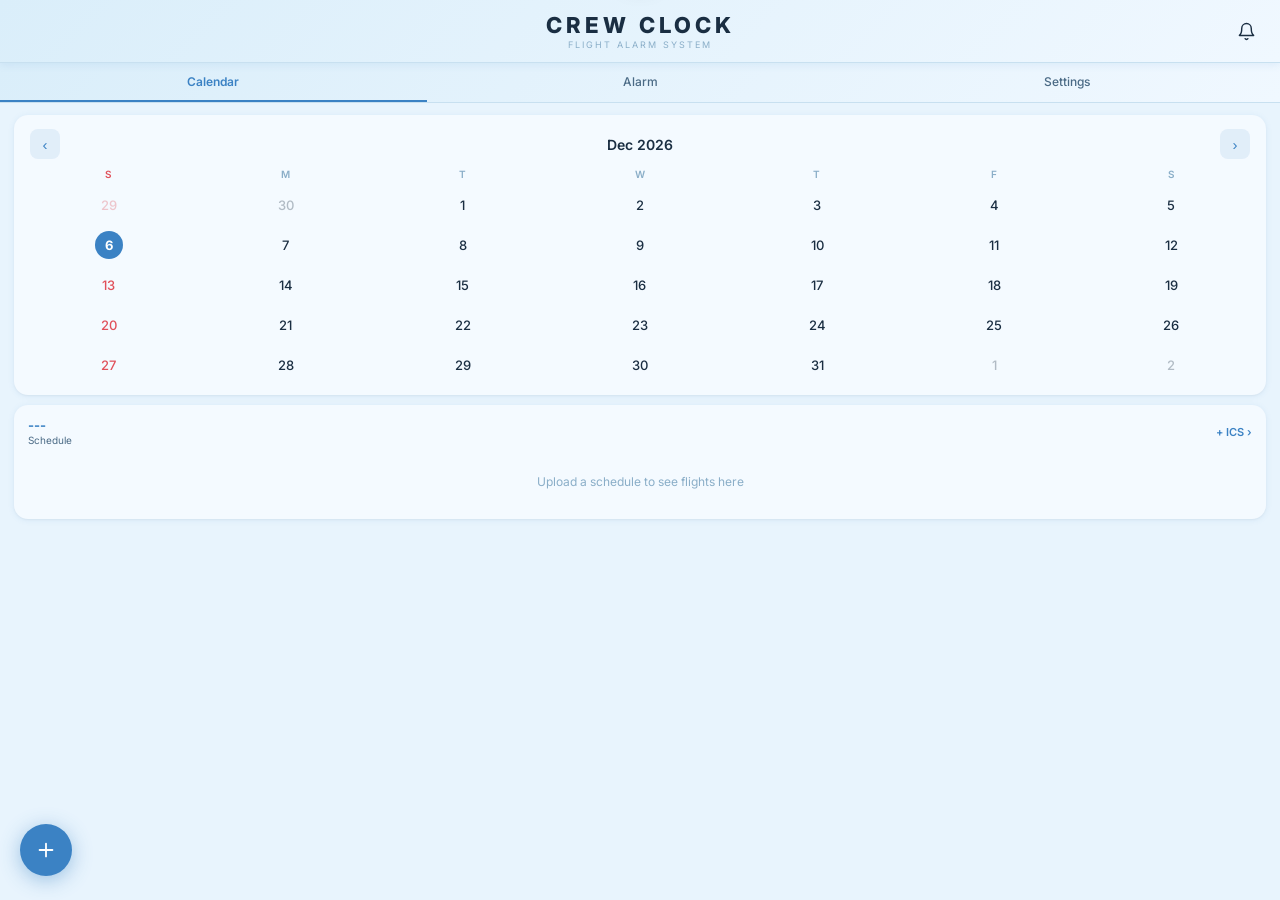
==== commit 8c51deee: "Add files via upload" ====
--- a/index.html
+++ b/index.html
@@ -3,6 +3,11 @@
 <head>
 <meta charset="UTF-8">
 <meta name="viewport" content="width=device-width, initial-scale=1.0, maximum-scale=1.0, user-scalable=no">
+<meta name="theme-color" content="#3b82c4">
+<meta name="apple-mobile-web-app-capable" content="yes">
+<meta name="apple-mobile-web-app-status-bar-style" content="default">
+<meta name="apple-mobile-web-app-title" content="CrewClock">
+<link rel="manifest" href="data:application/json,%7B%22name%22%3A%22CREW+CLOCK%22%2C%22short_name%22%3A%22CrewClock%22%2C%22start_url%22%3A%22.%2F%22%2C%22display%22%3A%22standalone%22%2C%22background_color%22%3A%22%23e8f4fd%22%2C%22theme_color%22%3A%22%233b82c4%22%2C%22icons%22%3A%5B%7B%22src%22%3A%22data%3Aimage%2Fsvg%2Bxml%2C%3Csvg+xmlns%3D%27http%3A%2F%2Fwww.w3.org%2F2000%2Fsvg%27+viewBox%3D%270+0+192+192%27%3E%3Ccircle+cx%3D%2796%27+cy%3D%2796%27+r%3D%2796%27+fill%3D%27%233b82c4%27%2F%3E%3Ctext+y%3D%27128%27+x%3D%2796%27+text-anchor%3D%27middle%27+font-size%3D%27100%27+font-family%3D%27Arial%27%3E%E2%9C%88%3C%2Ftext%3E%3C%2Fsvg%3E%22%2C%22sizes%22%3A%22192x192%22%2C%22type%22%3A%22image%2Fsvg%2Bxml%22%7D%5D%7D">
 <title>CREW CLOCK</title>
 <link href="https://fonts.googleapis.com/css2?family=Inter:wght@300;400;500;600;700&family=Share+Tech+Mono&display=swap" rel="stylesheet">
 <style>
@@ -221,7 +226,7 @@
 .fal-controls{display:flex;align-items:center;gap:6px}
 
 /* Alarm master toggle */
-.fal-alarm-tog{width:34px;height:19px;border-radius:10px;background:var(--bdr2);border:none;
+.fal-alarm-tog{display:none;width:34px;height:19px;border-radius:10px;background:var(--bdr2);border:none;
   cursor:pointer;position:relative;transition:all .2s;flex-shrink:0;outline:none}
 .fal-alarm-tog::after{content:'';position:absolute;left:2px;top:2px;width:15px;height:15px;
   border-radius:50%;background:#fff;transition:all .2s;box-shadow:0 1px 3px rgba(0,0,0,.2)}
@@ -291,7 +296,7 @@
 .tog.on-amb{background:var(--amb)}.tog.on-amb::after{left:19px}
 
 /* ── BOTTOM FAB + UPLOAD SHEET ── */
-.fab{position:fixed;bottom:24px;right:20px;width:52px;height:52px;border-radius:50%;
+.fab{position:fixed;bottom:24px;left:20px;width:52px;height:52px;border-radius:50%;
   background:var(--blue);border:none;color:#fff;font-size:24px;cursor:pointer;
   display:flex;align-items:center;justify-content:center;
   box-shadow:0 4px 20px rgba(59,130,196,.45);z-index:60;transition:all .2s}
@@ -428,6 +433,46 @@
 .ro-btn{width:100%;padding:13px;background:var(--amb);border:none;border-radius:10px;
   color:#fff;font-size:14px;font-weight:700;cursor:pointer;font-family:'Inter',sans-serif}
 
+/* ── NOTIFICATION BANNER ── */
+.notif-banner{
+  position:fixed;bottom:80px;left:16px;right:16px;
+  background:var(--tx);color:#fff;
+  border-radius:14px;padding:14px 16px;
+  display:none;align-items:center;gap:12px;
+  box-shadow:0 8px 32px rgba(0,0,0,.25);
+  z-index:150;animation:slideUp .3s ease;
+}
+@keyframes slideUp{from{transform:translateY(20px);opacity:0}to{transform:translateY(0);opacity:1}}
+.notif-banner.show{display:flex}
+.notif-banner .nb-ico{font-size:22px;flex-shrink:0}
+.notif-banner .nb-body{flex:1}
+.notif-banner .nb-title{font-size:13px;font-weight:700;margin-bottom:2px}
+.notif-banner .nb-sub{font-size:11px;opacity:.8}
+.notif-banner .nb-action{background:var(--blue);border:none;border-radius:8px;
+  color:#fff;padding:7px 12px;font-size:12px;font-weight:700;cursor:pointer;
+  white-space:nowrap;font-family:Inter,sans-serif;flex-shrink:0}
+.notif-banner .nb-close{background:transparent;border:none;color:#fff;
+  font-size:18px;cursor:pointer;opacity:.7;padding:0 4px;flex-shrink:0}
+
+/* ── PWA INSTALL BANNER ── */
+.pwa-banner{
+  position:fixed;bottom:0;left:0;right:0;
+  background:var(--white);border-top:1px solid var(--bdr);
+  padding:14px 16px;display:none;align-items:center;gap:12px;
+  box-shadow:0 -4px 20px rgba(59,130,196,.12);z-index:140;
+}
+.pwa-banner.show{display:flex}
+.pwa-banner .pb-ico{width:40px;height:40px;border-radius:10px;background:var(--blue);
+  display:flex;align-items:center;justify-content:center;font-size:20px;flex-shrink:0}
+.pwa-banner .pb-body{flex:1}
+.pwa-banner .pb-title{font-size:13px;font-weight:700;color:var(--tx)}
+.pwa-banner .pb-sub{font-size:10px;color:var(--tx2);margin-top:1px}
+.pwa-banner .pb-btn{background:var(--blue);border:none;border-radius:8px;
+  color:#fff;padding:8px 14px;font-size:12px;font-weight:700;cursor:pointer;
+  white-space:nowrap;font-family:Inter,sans-serif;flex-shrink:0}
+.pwa-banner .pb-close{background:transparent;border:none;color:var(--tx3);
+  font-size:20px;cursor:pointer;padding:0 4px;flex-shrink:0}
+
 /* ── TOAST ── */
 .toast{position:fixed;top:18px;left:50%;transform:translateX(-50%) translateY(-60px);
   background:var(--tx);color:#fff;border-radius:10px;padding:9px 16px;font-size:12px;
@@ -556,6 +601,9 @@
       <div class="preset-body" id="intlPresets"></div>
     </div>
     <button class="btn-save" onclick="saveSettingsUI()">Save Settings</button>
+    <button onclick="clearAllData()" style="width:100%;padding:11px;background:transparent;border:1.5px solid var(--red);border-radius:10px;color:var(--red);font-size:13px;font-weight:600;cursor:pointer;margin-top:8px;font-family:Inter,sans-serif">
+      Clear All Saved Data
+    </button>
   </div>
 </div>
 
@@ -573,25 +621,31 @@
     <button onclick="closeUploadSheet()" style="background:var(--blue-light);border:none;border-radius:8px;padding:5px 12px;font-size:12px;font-weight:600;color:var(--blue);cursor:pointer;font-family:Inter,sans-serif">Done</button>
   </div>
   <div class="sheet-body">
-    <!-- ICS ONLY upload zone -->
-    <div class="upz" id="icsUpz" style="border-radius:14px">
-      <input type="file" accept=".ics,.ical,text/calendar" id="icsIn" onchange="handleICS(event)">
-      <div class="up-ico" id="icsIco">
-        <svg width="26" height="26" viewBox="0 0 24 24" fill="none" stroke="currentColor" stroke-width="1.8" stroke-linecap="round" stroke-linejoin="round">
+    <!-- Hidden file input — triggered by button below -->
+    <input type="file" accept=".ics,.ical,text/calendar" id="icsIn" onchange="handleICS(event)" style="display:none">
+    <!-- Big tap-friendly upload button -->
+    <button onclick="document.getElementById('icsIn').click()" style="
+      width:100%;padding:28px 16px;border-radius:16px;border:2.5px dashed var(--bdr2);
+      background:var(--white);cursor:pointer;display:flex;flex-direction:column;
+      align-items:center;gap:12px;transition:all .2s;font-family:Inter,sans-serif">
+      <div style="width:56px;height:56px;border-radius:14px;background:var(--blue-light);
+        display:flex;align-items:center;justify-content:center;color:var(--blue)">
+        <svg width="28" height="28" viewBox="0 0 24 24" fill="none" stroke="currentColor" stroke-width="1.8" stroke-linecap="round" stroke-linejoin="round">
           <rect x="3" y="4" width="18" height="18" rx="2"/>
           <line x1="16" y1="2" x2="16" y2="6"/><line x1="8" y1="2" x2="8" y2="6"/>
           <line x1="3" y1="10" x2="21" y2="10"/>
           <path d="M8 14h.01M12 14h.01M16 14h.01M8 18h.01M12 18h.01"/>
         </svg>
       </div>
-      <div class="up-t" id="icsUpT">Upload ICS / iCal File</div>
-      <div class="up-s" id="icsUpS">Tap to select .ics calendar file</div>
+      <div>
+        <div style="font-size:15px;font-weight:700;color:var(--tx)" id="icsUpT">Select ICS / iCal File</div>
+        <div style="font-size:12px;color:var(--tx2);margin-top:4px" id="icsUpS">Tap to open file picker</div>
+      </div>
+    </button>
+    <div style="margin-top:12px;padding:10px 14px;background:var(--blue-light);border-radius:10px;font-size:11px;color:var(--tx2);line-height:1.6">
+      <strong style="color:var(--blue);display:block;margin-bottom:2px">Offline — No internet required</strong>
+      RESERVE, OFF, STANDBY, DO entries are automatically excluded.
     </div>
-    <div class="ocr-info" style="margin-top:10px">
-      <strong>Offline — No internet required</strong>
-      Supports standard iCalendar (.ics) from airline apps, Jeppesen, crew portals, or any calendar app. RESERVE / OFF / STANDBY entries are automatically excluded.
-    </div>
-    <!-- Parse progress / result -->
     <div id="icsResultWrap" style="margin-top:10px"></div>
     <div id="sheetFalWrap"></div>
   </div>
@@ -606,6 +660,28 @@
     <button class="ro-btn" onclick="dismissOv()">DISMISS</button>
   </div>
 </div>
+<!-- Notification permission banner -->
+<div class="notif-banner" id="notifBanner">
+  <div class="nb-ico">🔔</div>
+  <div class="nb-body">
+    <div class="nb-title">Enable Background Alarms</div>
+    <div class="nb-sub">Allow notifications to ring even when screen is off</div>
+  </div>
+  <button class="nb-action" onclick="requestNotifPermission()">Allow</button>
+  <button class="nb-close" onclick="dismissNotifBanner()">&#x2715;</button>
+</div>
+
+<!-- PWA install banner (Android Chrome) -->
+<div class="pwa-banner" id="pwaBanner">
+  <div class="pb-ico">✈</div>
+  <div class="pb-body">
+    <div class="pb-title">Add to Home Screen</div>
+    <div class="pb-sub">Install for reliable background alarms</div>
+  </div>
+  <button class="pb-btn" id="pwaInstallBtn" onclick="installPWA()">Install</button>
+  <button class="pb-close" onclick="dismissPWA()">&#x2715;</button>
+</div>
+
 <div class="toast" id="toast"></div>
 
 <script>
@@ -655,6 +731,60 @@
   intlOffs.forEach(function(o){if(intlOn[o.id]===undefined)intlOn[o.id]=true;});
 }
 function saveSettings(){try{syncAllPresets();localStorage.setItem('crewclock_v4',JSON.stringify({baseApt:baseApt,baseOffs:baseOffs,intlOffs:intlOffs,baseOn:baseOn,intlOn:intlOn}));}catch(e){}}
+
+/* ── 스케줄 + 알람 영속 저장 ── */
+function saveFlights(){
+  try{
+    localStorage.setItem('crewclock_flights', JSON.stringify(detectedFlights));
+    localStorage.setItem('crewclock_toggles', JSON.stringify(flightToggles));
+    localStorage.setItem('crewclock_registered', JSON.stringify(registeredFlights));
+  }catch(e){console.warn('[save flights]',e);}
+}
+
+function saveAlarms(){
+  try{
+    var data=alms.map(function(a){
+      return {
+        id:a.id,
+        time:a.time instanceof Date?a.time.toISOString():a.time,
+        dep:a.dep instanceof Date?a.dep.toISOString():(a.dep||null),
+        lbl:a.lbl,type:a.type,armed:a.armed,ring:false,dism:a.dism
+      };
+    });
+    localStorage.setItem('crewclock_alarms', JSON.stringify(data));
+  }catch(e){console.warn('[save alarms]',e);}
+}
+
+function loadFlights(){
+  try{
+    var f=localStorage.getItem('crewclock_flights');
+    if(f) detectedFlights=JSON.parse(f);
+    var t=localStorage.getItem('crewclock_toggles');
+    if(t) flightToggles=JSON.parse(t);
+    var r=localStorage.getItem('crewclock_registered');
+    if(r) registeredFlights=JSON.parse(r);
+  }catch(e){console.warn('[load flights]',e);}
+}
+
+function loadAlarms(){
+  try{
+    var raw=localStorage.getItem('crewclock_alarms');
+    if(!raw) return;
+    var data=JSON.parse(raw);
+    var now=new Date();
+    alms=data
+      .filter(function(a){ return !a.dism || (new Date(a.time)-now>-300000); })
+      .map(function(a){
+        return {
+          id:a.id,
+          time:new Date(a.time),
+          dep:a.dep?new Date(a.dep):null,
+          lbl:a.lbl,type:a.type,armed:a.armed,ring:false,dism:a.dism
+        };
+      });
+  }catch(e){console.warn('[load alarms]',e);}
+}
+
 function resetDef(){baseOffs=dc(DEF_BASE);intlOffs=dc(DEF_INTL);baseOn={};intlOn={};baseOffs.forEach(function(o){baseOn[o.id]=true;});intlOffs.forEach(function(o){intlOn[o.id]=true;});}
 
 /* ═══ INIT ═══ */
@@ -665,7 +795,13 @@
   document.getElementById('baseAptInput').value=baseApt;
   var dark=localStorage.getItem('crewclock_dark')==='1';
   if(dark){document.body.classList.add('dark');var b=document.getElementById('darkTogBtn');if(b)b.classList.add('on');}
+  // Load persisted schedule + alarms
+  loadFlights();
+  loadAlarms();
   renderCal();renderBasePresets();renderIntlPresets();initDrums();updateOcrModeUI();
+  // Restore home flight list if we had flights saved
+  if(detectedFlights.length){ renderHomeFlightList(); }
+  if(alms.length){ renderDirectAlarms(); }
   tickClock();setInterval(tickClock,1000);setInterval(checkAlarms,1000);
 }
 
@@ -1145,6 +1281,7 @@
       initFlightToggles();
       // Auto-register alarms for ALL upcoming flights
       var autoAdded=autoRegisterAll();
+      saveFlights();
       renderICSResult(flights);
       renderHomeFlightList();
       renderCal();
@@ -1191,7 +1328,21 @@
     }
   });
   // RESERVE / standby keywords to skip
-  var SKIP_KEYWORDS=['RESERVE','RESERV','STANDBY','STBY','DO','DAY OFF','OFF','LO ','LAYOVER','REST','ATDO','RES'];
+  // Keywords to exclude — non-flight events
+  var SKIP_KEYWORDS=[
+    'RESERVE','RESERV','RES',
+    'DO','DAYS OFF','DAY OFF',
+    'OFF','OFF DUTY',
+    'STANDBY','STBY','SBY',
+    'LAYOVER','LO',
+    'REST','ATDO',
+    'REPORT','REP','REPORT TIME',
+    'CHECK IN','CHECK-IN','CHECKIN',
+    'BRIEFING','DEBRIEF',
+    'GROUND','GRD',
+    'TRAINING','TRN',
+    'SICK','SIM'
+  ];
 
   // Parse into flight-like objects
   var flights=[];
@@ -1383,7 +1534,7 @@
     +'<div class="fal-right">'
     +'<div class="fal-deptime">'+f.depTime+'</div>'
     +'<div class="fal-controls">'
-    +(isPast?'':(regBtn+'<button class="'+mastTogCls+'" onclick="event.stopPropagation();toggleMasterAlarm('+idx+')" title="Toggle all alarms"></button>'))
+    +(isPast?'':regBtn)
     +dropBtn
     +'</div></div>'
     +'</div>'
@@ -1447,7 +1598,7 @@
     });
     registeredFlights[idx]=true;
   });
-  if(added>0){alms.sort(function(a,b){return a.time-b.time;});}
+  if(added>0){alms.sort(function(a,b){return a.time-b.time;});saveAlarms();syncAlarmsToSW();acquireWakeLock();}
   return added;
 }
 
@@ -1468,6 +1619,7 @@
   registeredFlights[idx]=true;rerenderFlight(idx);
   if(!added){toast(f.flight+' — expired or duplicate','er');return;}
   alms.sort(function(a,b){return a.time-b.time;});
+  saveAlarms();syncAlarmsToSW();acquireWakeLock();
   renderCal();renderDaySchedule(calSelDate);renderHomeFlightList();
   toast(f.flight+' — '+added+' alarms set','ok');
 }
@@ -1482,6 +1634,7 @@
   if(alms.find(function(a){return !a.dism&&Math.abs(a.time-at)<2000;})){toast('An alarm already exists at this time','er');return;}
   alms.push({id:uid(),time:at,dep:null,lbl:lbl,type:'direct',armed:true,ring:false,dism:false});
   alms.sort(function(a,b){return a.time-b.time;});
+  saveAlarms();syncAlarmsToSW();acquireWakeLock();
   renderDirectAlarms();renderCal();renderDaySchedule(calSelDate);
   toast('"'+lbl+'" '+p2(h)+':'+p2(m),'ok');
   document.getElementById('dLabel').value='';
@@ -1512,8 +1665,8 @@
   }).join('')+'</div>';
 }
 
-function delDirectAlarm(id){alms=alms.filter(function(a){return a.id!==id;});renderDirectAlarms();renderCal();}
-function dismissDirectAlarm(id){var a=alms.find(function(x){return x.id===id;});if(a){a.dism=true;a.ring=false;}if(!alms.some(function(x){return x.ring;})){stopSnd();document.getElementById('ro').classList.remove('show');}renderDirectAlarms();}
+function delDirectAlarm(id){alms=alms.filter(function(a){return a.id!==id;});saveAlarms();renderDirectAlarms();renderCal();}
+function dismissDirectAlarm(id){var a=alms.find(function(x){return x.id===id;});if(a){a.dism=true;a.ring=false;}saveAlarms();if(!alms.some(function(x){return x.ring;})){stopSnd();document.getElementById('ro').classList.remove('show');}renderDirectAlarms();}
 
 function updateDirectCDs(){
   var now=new Date();
@@ -1534,17 +1687,59 @@
 }
 function checkAlarms(){
   var now=new Date(),needRender=false;
-  alms.forEach(function(a){if(a.dism||a.ring)return;var diff=now-a.time;if(diff>=0&&diff<60000){a.ring=true;needRender=true;trigAlarm(a);}});
-  alms.forEach(function(a){if(a.ring&&(now-a.time)>=60000){a.ring=false;a.dism=true;needRender=true;if(!alms.some(function(x){return x.ring;})){stopSnd();document.getElementById('ro').classList.remove('show');}}});
+  alms.forEach(function(a){
+    // Ensure time is a Date object (may be string after localStorage restore)
+    if(!(a.time instanceof Date)) a.time=new Date(a.time);
+    if(a.dep&&!(a.dep instanceof Date)) a.dep=new Date(a.dep);
+    if(a.dism||a.ring)return;
+    var diff=now-a.time;
+    if(diff>=0&&diff<60000){a.ring=true;needRender=true;trigAlarm(a);}
+  });
+  alms.forEach(function(a){
+    if(a.ring&&(now-a.time)>=60000){
+      a.ring=false;a.dism=true;needRender=true;
+      if(!alms.some(function(x){return x.ring;})){
+        stopSnd();document.getElementById('ro').classList.remove('show');
+      }
+    }
+  });
   if(needRender)renderDirectAlarms();
-  var bl=alms.length;alms=alms.filter(function(a){return !a.dism||(now-a.time<300000);});
-  if(alms.length!==bl)renderDirectAlarms();
-}
-function trigAlarm(a){document.getElementById('rtt').textContent=a.lbl;document.getElementById('rdt').textContent=fmt(a.time)+(a.dep?' · DEP '+fmt(a.dep):'');document.getElementById('ro').classList.add('show');playSnd();if(navigator.vibrate)navigator.vibrate([400,150,400,150,400]);}
-function dismissOv(){alms.forEach(function(a){if(a.ring){a.dism=true;a.ring=false;}});stopSnd();document.getElementById('ro').classList.remove('show');renderDirectAlarms();}
+  var bl=alms.length;
+  alms=alms.filter(function(a){return !a.dism||(now-a.time<300000);});
+  if(alms.length!==bl){saveAlarms();renderDirectAlarms();}
+}
+function trigAlarm(a){
+  // Ensure time is Date
+  if(!(a.time instanceof Date)) a.time=new Date(a.time);
+  if(a.dep&&!(a.dep instanceof Date)) a.dep=new Date(a.dep);
+  document.getElementById('rtt').textContent=a.lbl;
+  document.getElementById('rdt').textContent=fmt(a.time)+(a.dep?' · DEP '+fmt(a.dep):'');
+  document.getElementById('ro').classList.add('show');
+  // Resume AudioContext if suspended (required after page bg/lock)
+  if(aCtx&&aCtx.state==='suspended') aCtx.resume().then(function(){playSnd();});
+  else playSnd();
+  if(navigator.vibrate)navigator.vibrate([400,150,400,150,400,150,400]);
+  showNotificationIfGranted(a);
+  acquireWakeLock();
+}
+function dismissOv(){alms.forEach(function(a){if(a.ring){a.dism=true;a.ring=false;}});saveAlarms();stopSnd();document.getElementById('ro').classList.remove('show');renderDirectAlarms();}
 function dismissA(id){var a=alms.find(function(x){return x.id===id;});if(a){a.dism=true;a.ring=false;}if(!alms.some(function(x){return x.ring;})){stopSnd();document.getElementById('ro').classList.remove('show');}renderDirectAlarms();}
 
 /* ═══ SETTINGS ═══ */
+function clearAllData(){
+  if(!confirm('Clear all saved flights and alarms?')) return;
+  try{
+    localStorage.removeItem('crewclock_flights');
+    localStorage.removeItem('crewclock_alarms');
+    localStorage.removeItem('crewclock_toggles');
+    localStorage.removeItem('crewclock_registered');
+  }catch(e){}
+  detectedFlights=[];alms=[];flightToggles={};openFlights={};registeredFlights={};
+  renderHomeFlightList();renderDirectAlarms();renderCal();renderDaySchedule(calSelDate);
+  if(swReg&&swReg.active) swReg.active.postMessage({type:'CANCEL_ALL'});
+  toast('All data cleared','ok');
+}
+
 function toggleDark(btn){var d=document.body.classList.toggle('dark');btn.classList.toggle('on',d);localStorage.setItem('crewclock_dark',d?'1':'0');}
 function saveSettingsUI(){var v=(document.getElementById('baseAptInput').value||'').trim().toUpperCase().slice(0,3);if(v.length<2){toast('Please enter an airport code','er');return;}syncAllPresets();baseApt=v;saveSettings();toast('Settings saved','ok');}
 function syncAllPresets(){
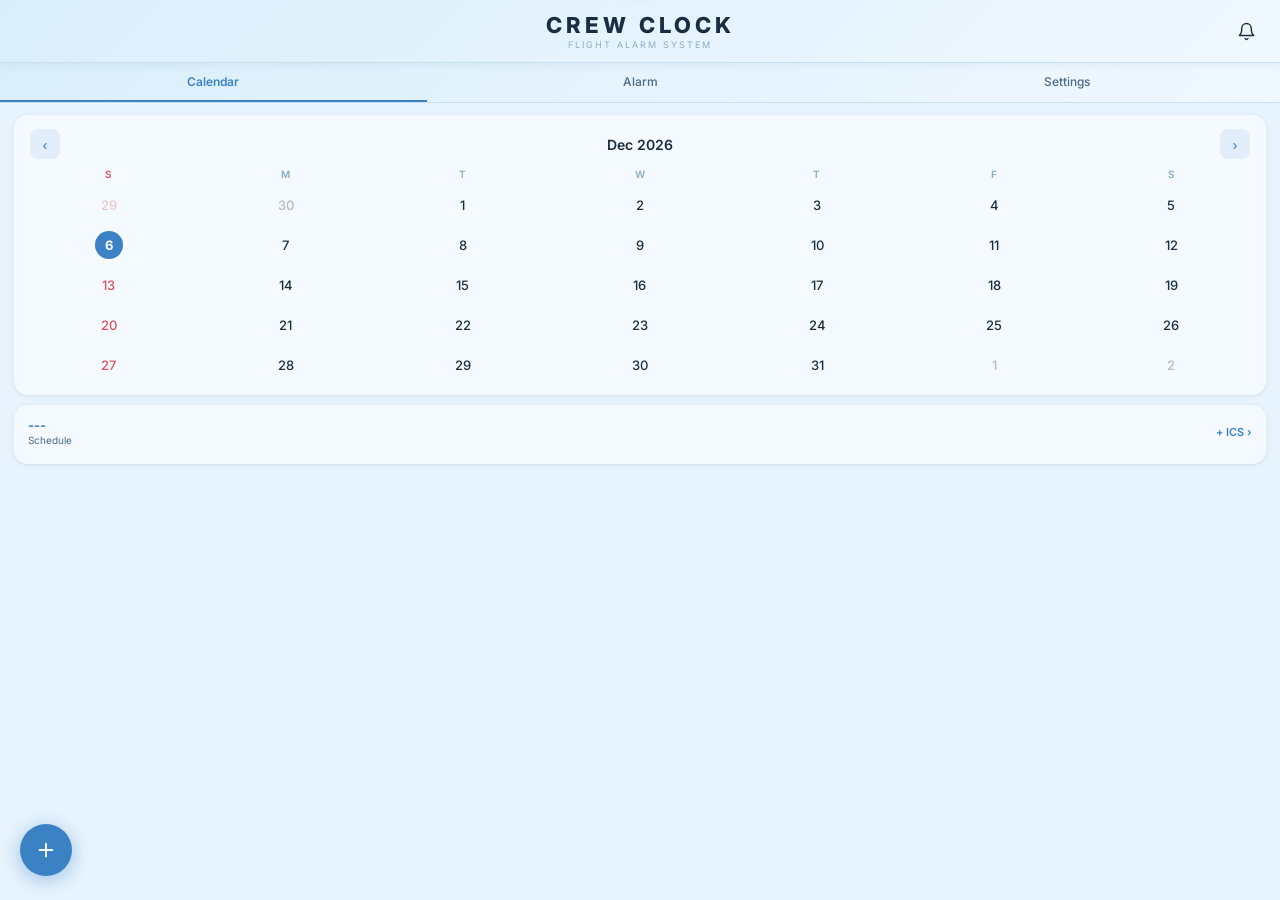
==== commit 02aea90b: "Add files via upload" ====
--- a/index.html
+++ b/index.html
@@ -526,7 +526,7 @@
       <div><div class="day-title" id="dayTitle">---</div><div class="day-subtitle">Schedule</div></div>
       <div class="day-more" onclick="openUploadSheet()">+ ICS ›</div>
     </div>
-    <div class="day-flights" id="dayFlights"><div class="empty-state">Upload a schedule to see flights here</div></div>
+    <div class="day-flights" id="dayFlights"></div>
   </div>
   <!-- Full flight list on home screen -->
   <div id="homeFlightList" style="padding:0 14px 20px"></div>
@@ -664,8 +664,8 @@
 <div class="notif-banner" id="notifBanner">
   <div class="nb-ico">🔔</div>
   <div class="nb-body">
-    <div class="nb-title">Enable Background Alarms</div>
-    <div class="nb-sub">Allow notifications to ring even when screen is off</div>
+    <div class="nb-title" id="notifBannerTitle">Enable Alarm Notifications</div>
+    <div class="nb-sub" id="notifBannerSub">Tap Allow so alarms can notify you</div>
   </div>
   <button class="nb-action" onclick="requestNotifPermission()">Allow</button>
   <button class="nb-close" onclick="dismissNotifBanner()">&#x2715;</button>
@@ -685,6 +685,204 @@
 <div class="toast" id="toast"></div>
 
 <script>
+/* ── SW / WakeLock / Notification globals ── */
+var swReg=null;
+var wakeLock=null;
+var deferredInstallPrompt=null;
+
+function scheduleNotificationsViaSW(){
+  try{
+    if(!swReg||!swReg.active)return;
+    var upcoming=alms.filter(function(a){
+      if(!(a.time instanceof Date))a.time=new Date(a.time);
+      return !a.dism&&a.time>new Date();
+    });
+    swReg.active.postMessage({
+      type:'SCHEDULE_ALARMS',
+      alarms:upcoming.map(function(a){
+        return {id:a.id,time:a.time.toISOString(),lbl:a.lbl,
+          dep:a.dep?(a.dep instanceof Date?a.dep.toISOString():a.dep):null};
+      })
+    });
+  }catch(e){console.warn('[SW sync]',e);}
+}
+
+function acquireWakeLock(){
+  if(!('wakeLock' in navigator))return;
+  if(wakeLock)return;
+  navigator.wakeLock.request('screen').then(function(wl){
+    wakeLock=wl;
+    wl.addEventListener('release',function(){
+      wakeLock=null;
+      if(alms.some(function(a){return !a.dism&&a.armed;})){
+        setTimeout(acquireWakeLock,2000);
+      }
+    });
+  }).catch(function(){});
+}
+
+function releaseWakeLock(){
+  if(wakeLock){try{wakeLock.release();}catch(e){}wakeLock=null;}
+}
+
+/* Re-acquire on visibility change */
+document.addEventListener('visibilitychange',function(){
+  if(document.visibilityState==='visible'){
+    if(alms.some(function(a){return !a.dism&&a.armed;}))acquireWakeLock();
+  }
+});
+
+/* ── Notification / SW / PWA stubs ── */
+function isIOS(){
+  return /iphone|ipad|ipod/i.test(navigator.userAgent)||
+    (navigator.platform==='MacIntel'&&navigator.maxTouchPoints>1);
+}
+function isStandalone(){
+  return window.navigator.standalone===true||
+    window.matchMedia('(display-mode: standalone)').matches;
+}
+function showNotificationIfGranted(alarm){
+  try{
+    if(!('Notification' in window)||Notification.permission!=='granted')return;
+    if(swReg){
+      swReg.showNotification('✈ '+alarm.lbl,{
+        body:fmt(alarm.time)+(alarm.dep?' · DEP '+fmt(alarm.dep):''),
+        requireInteraction:true,
+        vibrate:[500,200,500,200,500],
+        tag:'alarm-'+alarm.id,renotify:true
+      }).catch(function(){});
+    }else{
+      new Notification('✈ '+alarm.lbl,{
+        body:fmt(alarm.time)+(alarm.dep?' · DEP '+fmt(alarm.dep):''),
+        requireInteraction:true,tag:'alarm-'+alarm.id
+      });
+    }
+  }catch(e){}
+}
+function requestNotifPermission(){
+  dismissNotifBanner();
+  if(!('Notification' in window)){toast('Notifications not supported','er');return;}
+  Notification.requestPermission().then(function(r){
+    if(r==='granted'){toast('Alarm notifications enabled ✓','ok');scheduleNotificationsViaSW();}
+    else toast('Notifications blocked','er');
+  });
+}
+function dismissNotifBanner(){
+  var el=document.getElementById('notifBanner');
+  if(el)el.classList.remove('show');
+  try{localStorage.setItem('crewclock_notif_asked','1');}catch(e){}
+}
+function initNotifications(){
+  if(!('Notification' in window)){
+    if(isIOS()&&!isStandalone())setTimeout(showIOSInstallGuide,2500);
+    return;
+  }
+  if(Notification.permission==='granted'||Notification.permission==='denied')return;
+  if(localStorage.getItem('crewclock_notif_asked'))return;
+  setTimeout(function(){
+    var el=document.getElementById('notifBanner');
+    if(el)el.classList.add('show');
+  },2000);
+}
+function showIOSInstallGuide(){
+  if(document.getElementById('iosGuide'))return;
+  var el=document.createElement('div');
+  el.id='iosGuide';
+  el.style.cssText='position:fixed;bottom:0;left:0;right:0;background:var(--white);'
+    +'border-top:1px solid var(--bdr);padding:16px;z-index:145;font-family:Inter,sans-serif;'
+    +'box-shadow:0 -4px 20px rgba(59,130,196,.15)';
+  var closeBtn=document.createElement('button');
+  closeBtn.textContent='✕';
+  closeBtn.style.cssText='background:transparent;border:none;font-size:18px;color:var(--tx3);cursor:pointer;flex-shrink:0';
+  closeBtn.onclick=function(){var g=document.getElementById('iosGuide');if(g)g.remove();};
+  el.innerHTML='<div style="display:flex;align-items:flex-start;gap:10px">'
+    +'<div style="font-size:22px">📱</div>'
+    +'<div style="flex:1"><div style="font-size:13px;font-weight:700;color:var(--tx);margin-bottom:4px">Enable Background Alarms on iPhone</div>'
+    +'<div style="font-size:11px;color:var(--tx2);line-height:1.6">'
+    +'1. Tap <strong>Share</strong> ⬆️ → <strong>Add to Home Screen</strong><br>'
+    +'2. Open app from home screen icon<br>'
+    +'3. Allow notifications when prompted</div></div>'
+    +'</div>';
+  el.querySelector('div').appendChild(closeBtn);
+  document.body.appendChild(el);
+}
+function initSW(){
+  if(!('serviceWorker' in navigator)) return;
+  navigator.serviceWorker.register('./sw.js', {scope:'./'})
+    .then(function(reg){
+      swReg = reg;
+      console.log('[SW] registered, scope:', reg.scope);
+      if(reg.waiting) reg.waiting.postMessage({type:'SKIP_WAITING'});
+      reg.addEventListener('updatefound', function(){
+        var nw = reg.installing;
+        if(!nw) return;
+        nw.addEventListener('statechange', function(){
+          if(nw.state==='installed' && navigator.serviceWorker.controller)
+            nw.postMessage({type:'SKIP_WAITING'});
+        });
+      });
+      navigator.serviceWorker.addEventListener('message', function(e){
+        if(!e.data) return;
+        if(e.data.type === 'ALARM_FIRED'){
+          e.data.ids.forEach(function(id){
+            var a = alms.find(function(x){ return x.id===id; });
+            if(a && !a.ring && !a.dism){
+              if(!(a.time instanceof Date)) a.time = new Date(a.time);
+              if(a.dep && !(a.dep instanceof Date)) a.dep = new Date(a.dep);
+              a.ring = true;
+              trigAlarm(a);
+            }
+          });
+          renderDirectAlarms();
+        }
+      });
+      setTimeout(scheduleNotificationsViaSW, 500);
+    })
+    .catch(function(err){
+      console.warn('[SW] failed:', err.message);
+    });
+}
+
+
+
+
+
+
+
+self.addEventListener('notificationclick',function(e){
+  e.notification.close();
+  e.waitUntil(
+    self.clients.matchAll({type:'window',includeUncontrolled:true}).then(function(cls){
+      for(var i=0;i<cls.length;i++){if(cls[i].focus)return cls[i].focus();}
+      if(self.clients.openWindow)return self.clients.openWindow('./');
+    })
+  );
+});
+
+function installPWA(){
+  if(!deferredInstallPrompt)return;
+  deferredInstallPrompt.prompt();
+  deferredInstallPrompt.userChoice.then(function(r){
+    if(r.outcome==='accepted')toast('Installing CrewClock...','ok');
+    deferredInstallPrompt=null;dismissPWA();
+  });
+}
+function dismissPWA(){
+  var el=document.getElementById('pwaBanner');
+  if(el)el.classList.remove('show');
+  try{localStorage.setItem('crewclock_pwa_dismissed','1');}catch(e){}
+}
+window.addEventListener('beforeinstallprompt',function(e){
+  e.preventDefault();deferredInstallPrompt=e;
+  if(!localStorage.getItem('crewclock_pwa_dismissed')){
+    setTimeout(function(){var b=document.getElementById('pwaBanner');if(b)b.classList.add('show');},3000);
+  }
+});
+window.addEventListener('appinstalled',function(){
+  dismissPWA();toast('App installed! Background alarms enabled ✓','ok');
+});
+
+
 /* ═══ DEFAULTS ═══ */
 var DEF_BASE=[{id:'b1',h:3,m:0,lbl:'Wake Up'},{id:'b2',h:2,m:30,lbl:'Prepare for Duty'},{id:'b3',h:1,m:30,lbl:'Depart for Airport'},{id:'b4',h:0,m:40,lbl:'Gate Closing'}];
 var DEF_INTL=[{id:'i1',h:2,m:0,lbl:'Wake Up (Overseas)'},{id:'i2',h:1,m:30,lbl:'Hotel Checkout'},{id:'i3',h:1,m:0,lbl:'Transfer to Airport'},{id:'i4',h:0,m:40,lbl:'Gate Closing'}];
@@ -799,6 +997,7 @@
   loadFlights();
   loadAlarms();
   renderCal();renderBasePresets();renderIntlPresets();initDrums();updateOcrModeUI();
+  initSW();initNotifications();
   // Restore home flight list if we had flights saved
   if(detectedFlights.length){ renderHomeFlightList(); }
   if(alms.length){ renderDirectAlarms(); }
@@ -878,7 +1077,7 @@
     return adk===dk;
   });
   if(!flights.length&&!dayAlms.length){
-    document.getElementById('dayFlights').innerHTML='<div class="empty-state">No schedule for this day</div>';
+    document.getElementById('dayFlights').innerHTML='';
     return;
   }
   var rows=[];
@@ -963,14 +1162,7 @@
   btn.classList.toggle('open',!open);
 }
 
-function toggleHomePast(btn){
-  var sec=document.getElementById('homePastSection');if(!sec)return;
-  var open=sec.style.display==='block';
-  sec.style.display=open?'none':'block';
-  btn.innerHTML=open
-    ?'&#9656; &nbsp;'+btn.innerHTML.replace(/.*?(\d+)/,'$1').trim().split(' ')[0]+' past flight(s)'
-    :'&#9662; &nbsp;Hide past flights';
-}
+
 
 /* ═══ IMAGE UPLOAD ═══ */
 function handleImg(e){
@@ -1357,9 +1549,11 @@
     // Skip RESERVE and non-flight events
     var sumUpper=summary.toUpperCase();
     var isReserve=SKIP_KEYWORDS.some(function(kw){
-      return sumUpper===kw.trim()
-        ||sumUpper===kw.trim()+' '
-        ||sumUpper.match(new RegExp('^'+kw.trim().replace(/[.*+?^${}()|[\]\\]/g,'\\$&')+'(\\s|$)'));
+      var kw2=kw.trim();
+      return sumUpper===kw2
+        ||sumUpper.startsWith(kw2+' ')
+        ||sumUpper.startsWith(kw2+'\t')
+        ||(sumUpper===kw2);
     });
     if(isReserve)return;
     // Also skip if no flight number pattern at all (pure status events)
@@ -1499,10 +1693,7 @@
       +'</div>';
   }).join('');
 
-  // No manual Set button — auto-registered. Show status indicator only.
-  var regBtn=regDone
-    ?'<span class="fal-reg-btn done" style="pointer-events:none">&#10003;</span>'
-    :'';
+  var regBtn='';
 
   var dropBtn='<button class="fal-drop-btn" onclick="event.stopPropagation();toggleFlight('+idx+')">'
     +'<svg width="11" height="11" viewBox="0 0 24 24" fill="none" stroke="currentColor" stroke-width="2.5" stroke-linecap="round"><polyline points="6 9 12 15 18 9"/></svg>'
@@ -1598,7 +1789,7 @@
     });
     registeredFlights[idx]=true;
   });
-  if(added>0){alms.sort(function(a,b){return a.time-b.time;});saveAlarms();syncAlarmsToSW();acquireWakeLock();}
+  if(added>0){alms.sort(function(a,b){return a.time-b.time;});saveAlarms();scheduleNotificationsViaSW();acquireWakeLock();}
   return added;
 }
 
@@ -1619,7 +1810,7 @@
   registeredFlights[idx]=true;rerenderFlight(idx);
   if(!added){toast(f.flight+' — expired or duplicate','er');return;}
   alms.sort(function(a,b){return a.time-b.time;});
-  saveAlarms();syncAlarmsToSW();acquireWakeLock();
+  saveAlarms();scheduleNotificationsViaSW();acquireWakeLock();
   renderCal();renderDaySchedule(calSelDate);renderHomeFlightList();
   toast(f.flight+' — '+added+' alarms set','ok');
 }
@@ -1634,10 +1825,15 @@
   if(alms.find(function(a){return !a.dism&&Math.abs(a.time-at)<2000;})){toast('An alarm already exists at this time','er');return;}
   alms.push({id:uid(),time:at,dep:null,lbl:lbl,type:'direct',armed:true,ring:false,dism:false});
   alms.sort(function(a,b){return a.time-b.time;});
-  saveAlarms();syncAlarmsToSW();acquireWakeLock();
+  saveAlarms();scheduleNotificationsViaSW();acquireWakeLock();
   renderDirectAlarms();renderCal();renderDaySchedule(calSelDate);
   toast('"'+lbl+'" '+p2(h)+':'+p2(m),'ok');
   document.getElementById('dLabel').value='';
+  // Scroll down to show alarm list
+  setTimeout(function(){
+    var wrap=document.getElementById('dalCardWrap');
+    if(wrap) wrap.scrollIntoView({behavior:'smooth',block:'nearest'});
+  },100);
 }
 
 function renderDirectAlarms(){
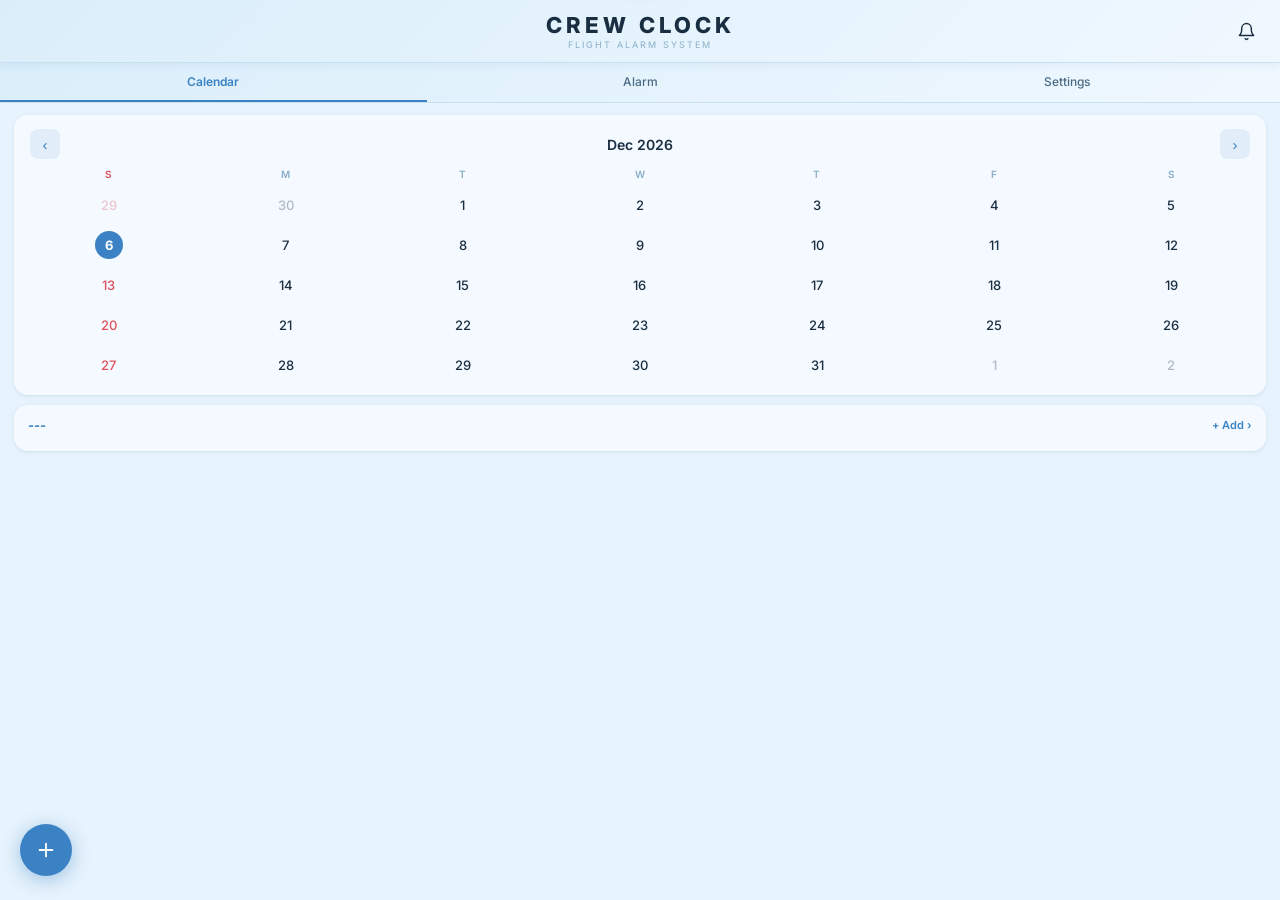
==== commit 8af3ceb8: "Update index.html" ====
--- a/index.html
+++ b/index.html
@@ -88,7 +88,6 @@
 .cal-dow-cell{text-align:center;font-size:10px;font-weight:600;color:var(--tx3);padding:3px 0;letter-spacing:.3px}
 .cal-dow-cell:first-child{color:var(--red)}
 .cal-grid{display:grid;grid-template-columns:repeat(7,1fr);padding:0 6px 10px}
-/* Fixed mobile cell size */
 .cal-day{height:40px;display:flex;flex-direction:column;align-items:center;justify-content:center;
   cursor:pointer;transition:background .15s;border-radius:8px;position:relative}
 .cal-day:hover{background:var(--blue-light)}
@@ -121,39 +120,14 @@
 .dfr-sep{height:1px;background:var(--bdr);margin:0 14px}
 .empty-state{padding:20px;text-align:center;color:var(--tx3);font-size:12px}
 
-/* ── UPLOAD PANEL ── */
-.upload-panel{background:var(--white);border-radius:14px;box-shadow:var(--shadow);overflow:hidden}
-.upload-tabs{display:flex;border-bottom:1px solid var(--bdr)}
-.utab{flex:1;padding:10px;border:none;background:transparent;font-family:'Inter',sans-serif;
-  font-size:12px;font-weight:500;color:var(--tx2);cursor:pointer;border-bottom:2px solid transparent;transition:all .18s}
-.utab.active{color:var(--blue);border-bottom-color:var(--blue);font-weight:600;background:var(--blue-light)}
+/* ── UPLOAD PANEL & BUTTONS ── */
 .upload-body{padding:16px}
-.upz{text-align:center;cursor:pointer;transition:background .2s;position:relative;border-radius:10px;
-  border:2px dashed var(--bdr2);padding:20px 16px;background:transparent}
-.upz:hover{border-color:var(--blue);background:var(--blue-light)}
-.upz input[type=file]{position:absolute;inset:0;opacity:0;cursor:pointer;width:100%;height:100%}
-.up-ico{width:44px;height:44px;border-radius:10px;background:var(--blue-light);
-  display:flex;align-items:center;justify-content:center;margin:0 auto 8px;color:var(--blue)}
-.up-t{font-size:13px;font-weight:600;color:var(--tx)}
-.up-s{font-size:11px;color:var(--tx2);margin-top:3px}
-#prevImg{width:100%;max-height:130px;object-fit:contain;border-radius:8px;margin-bottom:8px;display:none}
-.ocr-info{background:var(--blue-light);border:1px solid rgba(79,110,247,.2);border-radius:8px;
-  padding:10px 12px;margin-top:10px;font-size:11px;color:var(--tx2);line-height:1.5}
-.ocr-info strong{color:var(--blue);display:block;margin-bottom:2px;font-size:12px}
-.btn-az{display:none;width:100%;padding:12px;background:var(--blue);border:none;border-radius:10px;
-  color:#fff;font-size:13px;font-weight:700;cursor:pointer;transition:all .2s;margin-top:10px;font-family:'Inter',sans-serif}
+.btn-az{width:100%;padding:12px;background:var(--blue);border:none;border-radius:10px;
+  color:#fff;font-size:13px;font-weight:700;cursor:pointer;transition:all .2s;font-family:'Inter',sans-serif}
 .btn-az:hover{background:var(--blue2);box-shadow:0 4px 16px rgba(79,110,247,.35)}
 .btn-az:disabled{opacity:.5;pointer-events:none}
-.prog{display:none;margin-top:10px}
-.prog-t{height:3px;background:var(--bdr);border-radius:2px;overflow:hidden}
-.prog-f{height:100%;background:var(--blue);border-radius:2px;animation:sc 1.4s ease-in-out infinite}
-@keyframes sc{0%{width:0;margin-left:0}50%{width:55%}100%{width:0;margin-left:100%}}
-.prog-l{font-size:10px;color:var(--blue);text-align:center;margin-top:5px;font-weight:500}
-/* OCR mode indicator */
-.ocr-badge{display:inline-flex;align-items:center;gap:4px;padding:2px 8px;border-radius:20px;
-  font-size:10px;font-weight:600;letter-spacing:.5px;margin-left:8px}
-.ocr-badge.online{background:rgba(34,197,94,.12);color:var(--grn)}
-.ocr-badge.offline{background:rgba(251,146,60,.12);color:var(--amb)}
+.btn-outline{background:transparent; border:1.5px solid var(--blue); color:var(--blue);}
+.btn-outline:hover{background:var(--blue-light); box-shadow:none;}
 
 /* ── FLIGHT LIST ── */
 .fal-list{display:flex;flex-direction:column;gap:8px}
@@ -163,43 +137,26 @@
 .home-section-hdr .upload-link{font-size:11px;color:var(--blue);font-weight:600;cursor:pointer;
   display:flex;align-items:center;gap:3px}
 
-/* Card base */
 .fal-item{background:var(--white);border-radius:14px;overflow:hidden;
   border:1.5px solid var(--bdr);transition:all .2s;
   box-shadow:0 1px 3px rgba(0,0,0,.05)}
-
-/* Upcoming: normal */
 .fal-item.future{border-color:var(--bdr)}
-
-/* Today: highlighted */
 .fal-item.today{
   border-color:var(--blue);
   box-shadow:0 2px 12px rgba(79,110,247,.15),0 1px 3px rgba(79,110,247,.1);
   background:linear-gradient(135deg,var(--white) 80%,rgba(79,110,247,.03))}
-
-/* Next flight: extra prominent */
 .fal-item.next-flight{
   border-color:var(--blue);border-width:2px;
   box-shadow:0 4px 20px rgba(79,110,247,.2)}
-
-/* Past: muted, no interaction */
 .fal-item.past{
-  opacity:.35;
-  box-shadow:none;
-  border-color:var(--bdr);
-  filter:saturate(.3)}
-
-/* ── CARD HEADER ── */
+  opacity:.35; box-shadow:none; border-color:var(--bdr); filter:saturate(.3)}
+
 .fal-header{display:flex;align-items:center;gap:10px;padding:12px 14px 10px;cursor:pointer;user-select:none}
-
-/* Left accent bar */
 .fal-accent{width:3px;border-radius:2px;align-self:stretch;flex-shrink:0;min-height:36px;background:var(--bdr2)}
-.fal-item.today .fal-accent{background:var(--blue)}
-.fal-item.next-flight .fal-accent{background:var(--blue)}
+.fal-item.today .fal-accent, .fal-item.next-flight .fal-accent{background:var(--blue)}
 .fal-item.future .fal-accent{background:var(--grn)}
 .fal-item.past .fal-accent{background:var(--bdr2)}
 
-/* Date + flight info block */
 .fal-info{flex:1;min-width:0}
 .fal-date-row{display:flex;align-items:center;gap:6px;margin-bottom:3px}
 .fal-dow{font-size:15px;font-weight:800;color:var(--tx);letter-spacing:.2px}
@@ -209,7 +166,6 @@
 .fal-badge.today-badge{background:var(--blue);color:#fff}
 .fal-badge.next-badge{background:rgba(79,110,247,.12);color:var(--blue);border:1px solid rgba(79,110,247,.3)}
 
-/* Route row */
 .fal-route-row{display:flex;align-items:center;gap:6px}
 .fal-fnum{font-size:11px;font-weight:700;color:var(--tx2);font-family:'Share Tech Mono',monospace}
 .fal-route{font-size:12px;font-weight:600;color:var(--tx);display:flex;align-items:center;gap:4px}
@@ -218,24 +174,12 @@
 .fal-item.past .fal-route .apt.dep{color:var(--tx2)}
 .fal-arrow{color:var(--tx3);font-size:11px}
 
-/* Right side: time + controls */
 .fal-right{display:flex;flex-direction:column;align-items:flex-end;gap:6px;flex-shrink:0}
 .fal-deptime{font-family:'Share Tech Mono',monospace;font-size:22px;font-weight:700;color:var(--tx);line-height:1}
 .fal-item.today .fal-deptime,.fal-item.next-flight .fal-deptime{color:var(--blue)}
 .fal-item.past .fal-deptime{font-size:18px;color:var(--tx3)}
 .fal-controls{display:flex;align-items:center;gap:6px}
 
-/* Alarm master toggle */
-.fal-alarm-tog{display:none;width:34px;height:19px;border-radius:10px;background:var(--bdr2);border:none;
-  cursor:pointer;position:relative;transition:all .2s;flex-shrink:0;outline:none}
-.fal-alarm-tog::after{content:'';position:absolute;left:2px;top:2px;width:15px;height:15px;
-  border-radius:50%;background:#fff;transition:all .2s;box-shadow:0 1px 3px rgba(0,0,0,.2)}
-.fal-alarm-tog.on{background:var(--blue)}
-.fal-alarm-tog.on::after{left:17px}
-.fal-alarm-tog.on-intl{background:var(--amb)}
-.fal-alarm-tog.on-intl::after{left:17px}
-
-/* Dropdown chevron button */
 .fal-drop-btn{width:26px;height:26px;border-radius:7px;border:1.5px solid var(--bdr);
   background:var(--bg);cursor:pointer;display:flex;align-items:center;justify-content:center;
   color:var(--tx3);transition:all .2s;flex-shrink:0}
@@ -244,14 +188,6 @@
 .fal-drop-btn svg{transition:transform .2s}
 .fal-item.open .fal-drop-btn svg{transform:rotate(180deg)}
 
-/* Register / done badge */
-.fal-reg-btn{padding:3px 8px;border-radius:6px;font-size:9px;font-weight:700;cursor:pointer;
-  flex-shrink:0;transition:all .18s;border:1px solid;font-family:'Inter',sans-serif;line-height:1.4}
-.fal-reg-btn.idle{background:transparent;border-color:var(--blue);color:var(--blue)}
-.fal-reg-btn.idle:active{background:var(--blue);color:#fff}
-.fal-reg-btn.done{background:rgba(34,197,94,.1);border-color:var(--grn);color:var(--grn);pointer-events:none}
-
-/* Type badge */
 .fal-type{padding:2px 6px;border-radius:4px;font-size:9px;font-weight:700;letter-spacing:.5px}
 .fal-type.base{background:var(--blue-light);color:var(--blue)}
 .fal-type.intl{background:rgba(251,146,60,.1);color:var(--amb)}
@@ -311,7 +247,7 @@
 .sheet-title{font-size:15px;font-weight:700;color:var(--tx);padding:0 20px 12px;border-bottom:1px solid var(--bdr)}
 .sheet-body{padding:16px 20px}
 
-/* ── ALARM SECTION (inside alarm tab) ── */
+/* ── ALARM SECTION ── */
 .alarm-card{background:var(--white);border-radius:14px;box-shadow:var(--shadow);overflow:hidden}
 .alarm-card-head{padding:14px 16px;border-bottom:1px solid var(--bdr);
   display:flex;align-items:center;gap:8px}
@@ -347,9 +283,6 @@
 .dl-inp:focus{border-color:var(--blue)}
 .dl-inp[type=date]{color-scheme:light}
 body.dark .dl-inp[type=date]{color-scheme:dark}
-.btn-da{width:100%;padding:12px;background:var(--blue);border:none;border-radius:10px;
-  color:#fff;font-size:13px;font-weight:700;cursor:pointer;transition:all .2s;font-family:'Inter',sans-serif}
-.btn-da:hover{background:var(--blue2);box-shadow:0 4px 16px rgba(79,110,247,.35)}
 
 /* ── DIRECT ALARM LIST ── */
 .dal-wrap{display:flex;flex-direction:column;gap:6px;margin-top:12px}
@@ -387,7 +320,6 @@
   border-radius:9px;color:var(--tx);font-family:'Share Tech Mono',monospace;font-size:15px;
   letter-spacing:2px;text-transform:uppercase;outline:none;transition:border-color .2s}
 .settings-inp:focus{border-color:var(--blue)}
-.settings-inp::placeholder{font-size:12px;letter-spacing:0;text-transform:none;color:var(--tx3)}
 .preset-card{background:var(--white);border-radius:14px;box-shadow:var(--shadow);margin-top:10px;overflow:hidden}
 .preset-head{padding:12px 16px;border-bottom:1px solid var(--bdr);display:flex;align-items:center;gap:8px}
 .ph-icon{width:26px;height:26px;border-radius:7px;display:flex;align-items:center;justify-content:center;flex-shrink:0}
@@ -408,15 +340,11 @@
 .ul{font-size:9px;color:var(--tx3)}
 .db{width:22px;height:22px;border-radius:6px;background:rgba(244,63,94,.08);border:1px solid rgba(244,63,94,.2);
   color:var(--red);cursor:pointer;display:flex;align-items:center;justify-content:center;font-size:11px;flex-shrink:0}
-.db:hover{background:rgba(244,63,94,.18)}
 .add-btn{width:100%;padding:8px;background:transparent;border:1.5px dashed var(--bdr2);
   border-radius:8px;color:var(--tx2);font-size:11px;font-weight:600;cursor:pointer;
   transition:all .2s;margin-top:4px;font-family:'Inter',sans-serif}
 .add-btn:hover{border-color:var(--blue);color:var(--blue)}
 .add-btn.amb:hover{border-color:var(--amb);color:var(--amb)}
-.btn-save{width:100%;padding:12px;background:var(--blue);border:none;border-radius:10px;
-  color:#fff;font-size:13px;font-weight:700;cursor:pointer;margin-top:12px;transition:all .2s;font-family:'Inter',sans-serif}
-.btn-save:hover{background:var(--blue2);box-shadow:0 4px 16px rgba(79,110,247,.35)}
 
 /* ── RING OVERLAY ── */
 .ro{position:fixed;inset:0;background:rgba(0,0,0,.6);z-index:200;display:none;
@@ -480,12 +408,6 @@
   white-space:nowrap;box-shadow:0 8px 24px rgba(0,0,0,.2)}
 .toast.show{transform:translateX(-50%) translateY(0)}
 .toast.ok{background:var(--grn)}.toast.er{background:var(--red)}.toast.in{background:var(--blue)}
-
-/* ICS event row */
-.ics-event{display:flex;align-items:center;gap:8px;padding:8px 10px;border-radius:8px;
-  background:rgba(34,197,94,.06);border:1px solid rgba(34,197,94,.2);margin-bottom:5px}
-.ics-event .ie-time{font-family:'Share Tech Mono',monospace;font-size:11px;color:var(--grn);font-weight:700;width:38px}
-.ics-event .ie-lbl{flex:1;font-size:11px;color:var(--tx);font-weight:500}
 </style>
 </head>
 <body>
@@ -523,12 +445,14 @@
   </div>
   <div class="day-card">
     <div class="day-header">
-      <div><div class="day-title" id="dayTitle">---</div><div class="day-subtitle">Schedule</div></div>
-      <div class="day-more" onclick="openUploadSheet()">+ ICS ›</div>
+      <div style="display:flex; align-items:center; gap:8px;">
+        <div class="day-title" id="dayTitle">---</div>
+        <div id="dayFlightHeaderInfo" style="display:none; font-size:11px; font-weight:700; color:var(--blue); background:var(--blue-light); padding:2px 6px; border-radius:4px; font-family:'Share Tech Mono',monospace;"></div>
+      </div>
+      <div class="day-more" onclick="openUploadSheet()">+ Add ›</div>
     </div>
     <div class="day-flights" id="dayFlights"></div>
   </div>
-  <!-- Full flight list on home screen -->
   <div id="homeFlightList" style="padding:0 14px 20px"></div>
 </div>
 
@@ -561,7 +485,7 @@
             </div>
           </div>
         </div>
-        <button class="btn-da" onclick="addDirectAlarm()">Add Alarm</button>
+        <button class="btn-az" onclick="addDirectAlarm()" style="margin-top: 15px;">Add Alarm</button>
       </div>
     </div>
     <div id="dalCardWrap"></div>
@@ -600,7 +524,7 @@
       </div>
       <div class="preset-body" id="intlPresets"></div>
     </div>
-    <button class="btn-save" onclick="saveSettingsUI()">Save Settings</button>
+    <button class="btn-az" style="margin-top:15px;" onclick="saveSettingsUI()">Save Settings</button>
     <button onclick="clearAllData()" style="width:100%;padding:11px;background:transparent;border:1.5px solid var(--red);border-radius:10px;color:var(--red);font-size:13px;font-weight:600;cursor:pointer;margin-top:8px;font-family:Inter,sans-serif">
       Clear All Saved Data
     </button>
@@ -608,7 +532,7 @@
 </div>
 
 <!-- FAB: Upload Schedule -->
-<button class="fab" onclick="openUploadSheet()" title="Import ICS Schedule">
+<button class="fab" onclick="openUploadSheet()" title="Import Schedule">
   <svg width="22" height="22" viewBox="0 0 24 24" fill="none" stroke="currentColor" stroke-width="2" stroke-linecap="round" stroke-linejoin="round"><line x1="12" y1="5" x2="12" y2="19"/><line x1="5" y1="12" x2="19" y2="12"/></svg>
 </button>
 
@@ -621,31 +545,20 @@
     <button onclick="closeUploadSheet()" style="background:var(--blue-light);border:none;border-radius:8px;padding:5px 12px;font-size:12px;font-weight:600;color:var(--blue);cursor:pointer;font-family:Inter,sans-serif">Done</button>
   </div>
   <div class="sheet-body">
-    <!-- Hidden file input — triggered by button below -->
+    <!-- ICS 파일 인풋 (숨김) -->
     <input type="file" accept=".ics,.ical,text/calendar" id="icsIn" onchange="handleICS(event)" style="display:none">
-    <!-- Big tap-friendly upload button -->
-    <button onclick="document.getElementById('icsIn').click()" style="
-      width:100%;padding:28px 16px;border-radius:16px;border:2.5px dashed var(--bdr2);
-      background:var(--white);cursor:pointer;display:flex;flex-direction:column;
-      align-items:center;gap:12px;transition:all .2s;font-family:Inter,sans-serif">
-      <div style="width:56px;height:56px;border-radius:14px;background:var(--blue-light);
-        display:flex;align-items:center;justify-content:center;color:var(--blue)">
-        <svg width="28" height="28" viewBox="0 0 24 24" fill="none" stroke="currentColor" stroke-width="1.8" stroke-linecap="round" stroke-linejoin="round">
-          <rect x="3" y="4" width="18" height="18" rx="2"/>
-          <line x1="16" y1="2" x2="16" y2="6"/><line x1="8" y1="2" x2="8" y2="6"/>
-          <line x1="3" y1="10" x2="21" y2="10"/>
-          <path d="M8 14h.01M12 14h.01M16 14h.01M8 18h.01M12 18h.01"/>
-        </svg>
-      </div>
-      <div>
-        <div style="font-size:15px;font-weight:700;color:var(--tx)" id="icsUpT">Select ICS / iCal File</div>
-        <div style="font-size:12px;color:var(--tx2);margin-top:4px" id="icsUpS">Tap to open file picker</div>
-      </div>
-    </button>
-    <div style="margin-top:12px;padding:10px 14px;background:var(--blue-light);border-radius:10px;font-size:11px;color:var(--tx2);line-height:1.6">
+    
+    <!-- FIX 3: 명시적인 ICS 업로드 / 수동 입력 선택 버튼 -->
+    <div style="display:flex; gap:10px; margin-bottom: 12px;">
+      <button onclick="document.getElementById('icsIn').click()" class="btn-az" style="flex:1; margin-top:0;">Upload ICS File</button>
+      <button onclick="showManualEntryFallback()" class="btn-az btn-outline" style="flex:1; margin-top:0;">Manual Text</button>
+    </div>
+
+    <div style="padding:10px 14px;background:var(--blue-light);border-radius:10px;font-size:11px;color:var(--tx2);line-height:1.6">
       <strong style="color:var(--blue);display:block;margin-bottom:2px">Offline — No internet required</strong>
-      RESERVE, OFF, STANDBY, DO entries are automatically excluded.
+      RESERVE, OFF, STANDBY, DO entries are automatically excluded from ICS.
     </div>
+    
     <div id="icsResultWrap" style="margin-top:10px"></div>
     <div id="sheetFalWrap"></div>
   </div>
@@ -671,7 +584,7 @@
   <button class="nb-close" onclick="dismissNotifBanner()">&#x2715;</button>
 </div>
 
-<!-- PWA install banner (Android Chrome) -->
+<!-- PWA install banner -->
 <div class="pwa-banner" id="pwaBanner">
   <div class="pb-ico">✈</div>
   <div class="pb-body">
@@ -700,7 +613,8 @@
     swReg.active.postMessage({
       type:'SCHEDULE_ALARMS',
       alarms:upcoming.map(function(a){
-        return {id:a.id,time:a.time.toISOString(),lbl:a.lbl,
+        var nlbl = a.lbl + (a.fnum ? ' (' + a.fnum + ')' : '');
+        return {id:a.id,time:a.time.toISOString(),lbl:nlbl,
           dep:a.dep?(a.dep instanceof Date?a.dep.toISOString():a.dep):null};
       })
     });
@@ -725,14 +639,12 @@
   if(wakeLock){try{wakeLock.release();}catch(e){}wakeLock=null;}
 }
 
-/* Re-acquire on visibility change */
 document.addEventListener('visibilitychange',function(){
   if(document.visibilityState==='visible'){
     if(alms.some(function(a){return !a.dism&&a.armed;}))acquireWakeLock();
   }
 });
 
-/* ── Notification / SW / PWA stubs ── */
 function isIOS(){
   return /iphone|ipad|ipod/i.test(navigator.userAgent)||
     (navigator.platform==='MacIntel'&&navigator.maxTouchPoints>1);
@@ -744,15 +656,16 @@
 function showNotificationIfGranted(alarm){
   try{
     if(!('Notification' in window)||Notification.permission!=='granted')return;
+    var nlbl = alarm.lbl + (alarm.fnum ? ' (' + alarm.fnum + ')' : '');
     if(swReg){
-      swReg.showNotification('✈ '+alarm.lbl,{
+      swReg.showNotification('✈ '+nlbl,{
         body:fmt(alarm.time)+(alarm.dep?' · DEP '+fmt(alarm.dep):''),
         requireInteraction:true,
         vibrate:[500,200,500,200,500],
         tag:'alarm-'+alarm.id,renotify:true
       }).catch(function(){});
     }else{
-      new Notification('✈ '+alarm.lbl,{
+      new Notification('✈ '+nlbl,{
         body:fmt(alarm.time)+(alarm.dep?' · DEP '+fmt(alarm.dep):''),
         requireInteraction:true,tag:'alarm-'+alarm.id
       });
@@ -811,7 +724,6 @@
   navigator.serviceWorker.register('./sw.js', {scope:'./'})
     .then(function(reg){
       swReg = reg;
-      console.log('[SW] registered, scope:', reg.scope);
       if(reg.waiting) reg.waiting.postMessage({type:'SKIP_WAITING'});
       reg.addEventListener('updatefound', function(){
         var nw = reg.installing;
@@ -839,25 +751,9 @@
       setTimeout(scheduleNotificationsViaSW, 500);
     })
     .catch(function(err){
-      console.warn('[SW] failed:', err.message);
+      console.warn('[SW] failed (Ignored if running locally/single file):', err.message);
     });
 }
-
-
-
-
-
-
-
-self.addEventListener('notificationclick',function(e){
-  e.notification.close();
-  e.waitUntil(
-    self.clients.matchAll({type:'window',includeUncontrolled:true}).then(function(cls){
-      for(var i=0;i<cls.length;i++){if(cls[i].focus)return cls[i].focus();}
-      if(self.clients.openWindow)return self.clients.openWindow('./');
-    })
-  );
-});
 
 function installPWA(){
   if(!deferredInstallPrompt)return;
@@ -882,15 +778,14 @@
   dismissPWA();toast('App installed! Background alarms enabled ✓','ok');
 });
 
-
 /* ═══ DEFAULTS ═══ */
-var DEF_BASE=[{id:'b1',h:3,m:0,lbl:'Wake Up'},{id:'b2',h:2,m:30,lbl:'Prepare for Duty'},{id:'b3',h:1,m:30,lbl:'Depart for Airport'},{id:'b4',h:0,m:40,lbl:'Gate Closing'}];
-var DEF_INTL=[{id:'i1',h:2,m:0,lbl:'Wake Up (Overseas)'},{id:'i2',h:1,m:30,lbl:'Hotel Checkout'},{id:'i3',h:1,m:0,lbl:'Transfer to Airport'},{id:'i4',h:0,m:40,lbl:'Gate Closing'}];
+var DEF_BASE=[{id:'b1',h:4,m:30,lbl:'Prepare for Duty'},{id:'b2',h:4,m:0,lbl:'Depart for Airport'},{id:'b3',h:0,m:40,lbl:'BOARDING TIME'}];
+var DEF_INTL=[{id:'i1',h:3,m:0,lbl:'Wake Up (Overseas)'},{id:'i2',h:2,m:0,lbl:'Hotel Checkout'},{id:'i3',h:0,m:40,lbl:'BOARDING TIME'}];
 
 /* ═══ STATE ═══ */
 var baseApt='ICN',baseOffs=[],intlOffs=[],baseOn={},intlOn={},bOc=100,iOc=200;
 var alms=[],detectedFlights=[],flightToggles={},openFlights={},registeredFlights={};
-var curImg=null,aCtx=null,oscs=[];
+var aCtx=null,oscs=[];
 var _now=new Date(),drumH_val=_now.getHours(),drumM_val=_now.getMinutes();
 var calYear,calMonth,calSelDate;
 var ITEM_H=26;
@@ -905,32 +800,14 @@
 function buildDate(ds,h,m){if(ds){var dp=ds.split('-');return new Date(+dp[0],+dp[1]-1,+dp[2],h,m,0,0);}var d=new Date();d.setHours(h,m,0,0);return d;}
 function parseFlightDate(f){if(!f.date)return new Date(9999,0,1);var dp=f.date.split('-');var tp=(f.depTime||'00:00').split(':');return new Date(+dp[0],+dp[1]-1,+dp[2],+tp[0],+tp[1],0,0);}
 
-/* ═══ ONLINE DETECTION ═══ */
-function updateOcrModeUI(){
-  var badge=document.getElementById('ocrModeBadge');
-  var title=document.getElementById('ocrModeTitle');
-  var desc=document.getElementById('ocrModeDesc');
-  if(!badge)return;
-  if(isOnline){
-    badge.className='ocr-badge online';badge.textContent='● Online';
-    if(title)title.textContent='AI Analysis (Online)';
-    if(desc)desc.textContent='Uses Claude AI for high-accuracy schedule parsing.';
-  }else{
-    badge.className='ocr-badge offline';badge.textContent='● Offline';
-    if(title)title.textContent='Offline OCR Mode';
-    if(desc)desc.textContent='Tesseract.js OCR runs fully on-device. Upload a clear, high-contrast schedule image for best results.';
-  }
-}
-
 /* ═══ LOAD / SAVE ═══ */
 function loadSettings(){
-  try{var s=localStorage.getItem('crewclock_v4');if(s){var d=JSON.parse(s);baseApt=(d.baseApt||'ICN').toUpperCase();baseOffs=d.baseOffs||dc(DEF_BASE);intlOffs=d.intlOffs||dc(DEF_INTL);baseOn=d.baseOn||{};intlOn=d.intlOn||{};}else resetDef();}catch(e){resetDef();}
+  try{var s=localStorage.getItem('crewclock_v5');if(s){var d=JSON.parse(s);baseApt=(d.baseApt||'ICN').toUpperCase();baseOffs=d.baseOffs||dc(DEF_BASE);intlOffs=d.intlOffs||dc(DEF_INTL);baseOn=d.baseOn||{};intlOn=d.intlOn||{};}else resetDef();}catch(e){resetDef();}
   baseOffs.forEach(function(o){if(baseOn[o.id]===undefined)baseOn[o.id]=true;});
   intlOffs.forEach(function(o){if(intlOn[o.id]===undefined)intlOn[o.id]=true;});
 }
-function saveSettings(){try{syncAllPresets();localStorage.setItem('crewclock_v4',JSON.stringify({baseApt:baseApt,baseOffs:baseOffs,intlOffs:intlOffs,baseOn:baseOn,intlOn:intlOn}));}catch(e){}}
-
-/* ── 스케줄 + 알람 영속 저장 ── */
+function saveSettings(){try{syncAllPresets();localStorage.setItem('crewclock_v5',JSON.stringify({baseApt:baseApt,baseOffs:baseOffs,intlOffs:intlOffs,baseOn:baseOn,intlOn:intlOn}));}catch(e){}}
+
 function saveFlights(){
   try{
     localStorage.setItem('crewclock_flights', JSON.stringify(detectedFlights));
@@ -946,7 +823,8 @@
         id:a.id,
         time:a.time instanceof Date?a.time.toISOString():a.time,
         dep:a.dep instanceof Date?a.dep.toISOString():(a.dep||null),
-        lbl:a.lbl,type:a.type,armed:a.armed,ring:false,dism:a.dism
+        lbl:a.lbl,type:a.type,armed:a.armed,ring:false,dism:a.dism,
+        fnum:a.fnum, depApt:a.depApt, arrApt:a.arrApt
       };
     });
     localStorage.setItem('crewclock_alarms', JSON.stringify(data));
@@ -977,7 +855,8 @@
           id:a.id,
           time:new Date(a.time),
           dep:a.dep?new Date(a.dep):null,
-          lbl:a.lbl,type:a.type,armed:a.armed,ring:false,dism:a.dism
+          lbl:a.lbl,type:a.type,armed:a.armed,ring:false,dism:a.dism,
+          fnum:a.fnum, depApt:a.depApt, arrApt:a.arrApt
         };
       });
   }catch(e){console.warn('[load alarms]',e);}
@@ -993,12 +872,12 @@
   document.getElementById('baseAptInput').value=baseApt;
   var dark=localStorage.getItem('crewclock_dark')==='1';
   if(dark){document.body.classList.add('dark');var b=document.getElementById('darkTogBtn');if(b)b.classList.add('on');}
-  // Load persisted schedule + alarms
+  
   loadFlights();
   loadAlarms();
-  renderCal();renderBasePresets();renderIntlPresets();initDrums();updateOcrModeUI();
+  renderCal();renderBasePresets();renderIntlPresets();initDrums();
   initSW();initNotifications();
-  // Restore home flight list if we had flights saved
+  
   if(detectedFlights.length){ renderHomeFlightList(); }
   if(alms.length){ renderDirectAlarms(); }
   tickClock();setInterval(tickClock,1000);setInterval(checkAlarms,1000);
@@ -1011,7 +890,7 @@
   document.querySelectorAll('.panel').forEach(function(p){p.classList.remove('show');});
   document.getElementById('panel-'+name).classList.add('show');
   if(name==='settings'){document.getElementById('baseAptInput').value=baseApt;renderBasePresets();renderIntlPresets();}
-  if(name==='calendar'){renderDaySchedule(calSelDate);renderHomeFlightList();}
+  if(name==='calendar'){renderDaySchedule(calSelDate);if(detectedFlights.length)renderHomeFlightList();}
   if(name==='alarm'){var _n=new Date();setDrum('drumH',_n.getHours(),true);setDrum('drumM',_n.getMinutes(),true);}
 }
 
@@ -1019,20 +898,85 @@
 function openUploadSheet(){
   document.getElementById('sheetOverlay').classList.add('show');
   document.getElementById('uploadSheet').classList.add('open');
-  updateOcrModeUI();
 }
 function closeUploadSheet(){
   document.getElementById('sheetOverlay').classList.remove('show');
   document.getElementById('uploadSheet').classList.remove('open');
-  // 스캔 결과가 있으면 홈 화면으로 이동
-  if(detectedFlights.length){
-    switchTab('calendar',null);
-  }
-}
-// switchUploadTab removed (ICS only)
+  if(detectedFlights.length) switchTab('calendar',null);
+}
+
+/* ── FIX 3: 수동 스케줄 텍스트 파서 UI ── */
+function showManualEntryFallback(){
+  var wrap=document.getElementById('sheetFalWrap');
+  if(!wrap)return;
+  wrap.innerHTML='<div style="margin-top:14px;background:var(--white);border-radius:12px;padding:16px;box-shadow:var(--shadow)">'
+    +'<div style="font-size:12px;font-weight:700;color:var(--tx);margin-bottom:10px">Manual Flight Entry</div>'
+    +'<div style="font-size:11px;color:var(--tx2);margin-bottom:12px;line-height:1.5">'
+    +'Enter one flight per line:<br>'
+    +'<code style="font-size:10px;background:var(--bg);padding:2px 6px;border-radius:4px">KE913 ICN 09:55 MAD</code>'
+    +'</div>'
+    +'<textarea id="manualFlightInput" rows="6" style="width:100%;padding:10px;border:1.5px solid var(--bdr);border-radius:9px;font-family:Share Tech Mono,monospace;font-size:12px;background:var(--bg);color:var(--tx);resize:vertical;outline:none;line-height:1.8" placeholder="03 KE913 ICN 09:55 MAD&#10;05 KE914 MAD 20:00 ICN"></textarea>'
+    +'<div style="margin-bottom:8px; margin-top:8px"><label style="font-size:11px;color:var(--tx2);font-weight:600">Month &amp; Year</label>'
+    +'<input type="month" id="manualMonth" style="width:100%;margin-top:4px;padding:9px 10px;border:1.5px solid var(--bdr);border-radius:9px;background:var(--bg);color:var(--tx);font-size:13px;outline:none;color-scheme:light dark"></div>'
+    +'<button class="btn-az" onclick="parseManualEntry()" style="margin-top:10px">Parse Flights</button>'
+    +'</div>';
+    
+    // 자동 이번달 세팅
+    var dt = new Date();
+    document.getElementById('manualMonth').value = dt.getFullYear() + "-" + p2(dt.getMonth() + 1);
+}
+
+function parseManualEntry(){
+  var raw=document.getElementById('manualFlightInput').value||'';
+  var mo=document.getElementById('manualMonth').value||'';
+  var yr,mIdx;
+  if(mo){var mp=mo.split('-');yr=+mp[0];mIdx=+mp[1]-1;}
+  else{var n=new Date();yr=n.getFullYear();mIdx=n.getMonth();}
+
+  var flights=[];var seen={};
+  raw.split('\n').forEach(function(line){
+    line=line.trim();if(!line)return;
+    // Pattern: [Day] FNUM DEP HH:MM [ARR]
+    var datePrefix=line.match(/^(\d{1,2})\s+/);
+    var dayNum=datePrefix?parseInt(datePrefix[1]):null;
+    var rest=datePrefix?line.slice(datePrefix[0].length):line;
+    var m=rest.match(/([A-Z]{1,3}\s?\d{2,4})\s+([A-Z]{3})\s+(\d{1,2}:\d{2})(?:\s+([A-Z]{3}))?/i);
+    if(!m)return;
+    
+    var fnum=m[1].replace(/\s/,'').toUpperCase();
+    var dep=m[2].toUpperCase();
+    var time=m[3];
+    var arr=(m[4]||'???').toUpperCase();
+    var d=dayNum||1;
+    var dateStr=yr+'-'+p2(mIdx+1)+'-'+p2(d);
+    
+    var key=dateStr+fnum+dep+time;
+    if(seen[key])return;seen[key]=true;
+    flights.push({date:dateStr,flight:fnum,depApt:dep,depTime:time,arrApt:arr,type:dep===baseApt?'base':'intl'});
+  });
+
+  if(!flights.length){toast('No valid flights found in input','er');return;}
+  detectedFlights=flights;
+  initFlightToggles();
+  autoRegisterAll(); // 수동입력도 자동으로 알람 등록
+  saveFlights();
+  renderHomeFlightList();
+  renderSheetFalWrap();
+  renderCal();
+  renderDaySchedule(calSelDate);
+  closeUploadSheet();
+  toast(flights.length+' flights added','ok');
+}
+
 
 /* ═══ CALENDAR ═══ */
-function calMove(d){calMonth+=d;if(calMonth>11){calMonth=0;calYear++;}if(calMonth<0){calMonth=11;calYear--;}renderCal();}
+function calMove(d){
+    calMonth+=d;
+    if(calMonth>11){calMonth=0;calYear++;}
+    if(calMonth<0){calMonth=11;calYear--;}
+    renderCal();
+}
+
 function renderCal(){
   var M=['Jan','Feb','Mar','Apr','May','Jun','Jul','Aug','Sep','Oct','Nov','Dec'];
   document.getElementById('calMonthLbl').textContent=M[calMonth]+' '+calYear;
@@ -1076,6 +1020,20 @@
     var adk=a.time.getFullYear()+'-'+p2(a.time.getMonth()+1)+'-'+p2(a.time.getDate());
     return adk===dk;
   });
+
+  // 해당 날짜의 비행 정보를 헤더 옆으로 이동
+  var hInfoEl = document.getElementById('dayFlightHeaderInfo');
+  if(hInfoEl) {
+     if(flights.length > 0) {
+         hInfoEl.innerHTML = flights.map(function(f){
+             return f.flight + ' ' + f.depApt + '→' + (f.arrApt||'---');
+         }).join('<br>');
+         hInfoEl.style.display = 'block';
+     } else {
+         hInfoEl.style.display = 'none';
+     }
+  }
+
   if(!flights.length&&!dayAlms.length){
     document.getElementById('dayFlights').innerHTML='';
     return;
@@ -1094,19 +1052,16 @@
     rows.push({s:+(f.depTime||'0000').replace(':',''), html:h});
   });
   dayAlms.forEach(function(a){
+    // 개별 알람 목록 옆에서는 비행 정보 삭제 (헤더로 옮겼기 때문)
+    var routeHtml = escQ(a.lbl);
     var h='<div class="dfr">'
       +'<div class="dfr-time">'+fmt(a.time)+'</div>'
-      +'<div class="dfr-info"><div class="dfr-route">'+escQ(a.lbl)+'</div></div>'
+      +'<div class="dfr-info"><div class="dfr-route">'+routeHtml+'</div></div>'
       +'</div>';
     rows.push({s:+fmt(a.time).replace(':',''), html:h});
   });
   rows.sort(function(a,b){return a.s-b.s;});
   document.getElementById('dayFlights').innerHTML=rows.map(function(r){return r.html;}).join('<div class="dfr-sep"></div>');
-}
-
-function renderCalFalWrap(dk){
-  // no-op: kept for compatibility, home list shows all flights
-  renderHomeFlightList();
 }
 
 function renderHomeFlightList(){
@@ -1123,14 +1078,11 @@
     else upcoming.push({f:f,idx:idx});
   });
 
-  // Mark the very next flight
   var nextIdx=upcoming.length>0?upcoming[0].idx:-1;
 
   var html='<div class="home-section-hdr">'
     +'<h2>Flight Schedule &nbsp;<span style="font-size:10px;font-weight:500;color:var(--tx3)">'+detectedFlights.length+' flights</span></h2>'
-    +'<div class="upload-link" onclick="openUploadSheet()">'
-    +'<svg width="12" height="12" viewBox="0 0 24 24" fill="none" stroke="currentColor" stroke-width="2.5" stroke-linecap="round"><line x1="12" y1="5" x2="12" y2="19"/><line x1="5" y1="12" x2="19" y2="12"/></svg>'
-    +'Upload</div></div>';
+    +'</div>';
 
   if(upcoming.length){
     html+='<div class="fal-list">'+upcoming.map(function(x){
@@ -1148,7 +1100,7 @@
       +past.length+' past flight'+(past.length>1?'s':'')
       +'</button></div>'
       +'<div id="homePastSection" style="display:none">'
-      +'<div class="fal-list">'+past.map(function(x){return renderFalItem(x.f,x.idx,'past');}).join('')+'</div>'
+      +'<div class="fal-list">'+past.map(function(x){return renderFalItemPast(x.f,x.idx);}).join('')+'</div>'
       +'</div>';
   }
 
@@ -1162,296 +1114,9 @@
   btn.classList.toggle('open',!open);
 }
 
-
-
-/* ═══ IMAGE UPLOAD ═══ */
-function handleImg(e){
-  var f=e.target.files[0];if(!f)return;curImg=f;
-  var r=new FileReader();
-  r.onload=function(ev){
-    var img=document.getElementById('prevImg');img.src=ev.target.result;img.style.display='block';
-    document.getElementById('upIco').style.display='none';
-    document.getElementById('upT').textContent=f.name;
-    document.getElementById('upS').textContent='Tap to change';
-    document.getElementById('azBtn').style.display='block';
-  };r.readAsDataURL(f);
-}
-
-
-/* ═══ OFFLINE OCR — Canvas pixel reader (no Worker, no CORS) ═══ */
-function analyzeOffline(){
-  if(!curImg){toast('Please select an image first','er');return;}
-  syncAllPresets();
-  var btn=document.getElementById('azBtn');
-  var pg=document.getElementById('prog');
-  var pl=document.getElementById('progL');
-  btn.disabled=true;btn.style.display='none';pg.style.display='block';
-  pl.textContent='Reading image...';
-
-  function finish(flights){
-    pg.style.display='none';btn.disabled=false;btn.style.display='block';
-    if(!flights.length){
-      toast('No flights found — check base airport in Settings','er');
-      return;
-    }
-    detectedFlights=flights;
-    initFlightToggles();renderHomeFlightList();renderSheetFalWrap();renderCal();renderDaySchedule(calSelDate);
-    closeUploadSheet();
-    toast(flights.length+' flights detected','ok');
-  }
-
-  function fail(msg){
-    pg.style.display='none';btn.disabled=false;btn.style.display='block';
-    toast(msg||'Scan failed','er');
-  }
-
-  // ── Strategy: read image as data URL → draw on canvas → extract pixel rows
-  // Then use line-by-line character recognition via Canvas API (no Worker needed)
-  var url=URL.createObjectURL(curImg);
-  var img=new Image();
-  img.crossOrigin='anonymous';
-  img.onload=function(){
-    URL.revokeObjectURL(url);
-    pl.textContent='Processing image...';
-
-    // Draw to offscreen canvas
-    var canvas=document.createElement('canvas');
-    var MAX=1600;
-    var scale=Math.min(1,MAX/Math.max(img.width,img.height));
-    canvas.width=Math.round(img.width*scale);
-    canvas.height=Math.round(img.height*scale);
-    var ctx=canvas.getContext('2d');
-    ctx.drawImage(img,0,0,canvas.width,canvas.height);
-
-    pl.textContent='Extracting text regions...';
-
-    // Get image data for text extraction
-    var imageData;
-    try{
-      imageData=ctx.getImageData(0,0,canvas.width,canvas.height);
-    }catch(e){
-      // Canvas tainted (CORS) — fall back to manual entry UI
-      fail('Cannot read image pixels (security restriction). Please use the manual entry below.');
-      showManualEntryFallback();
-      return;
-    }
-
-    // Convert to grayscale + find dark text regions
-    var text=extractTextFromCanvas(canvas,imageData);
-    pl.textContent='Parsing schedule...';
-    var flights=parseScheduleText(text);
-    finish(flights);
-  };
-  img.onerror=function(){
-    URL.revokeObjectURL(url);
-    fail('Failed to load image');
-  };
-  img.src=url;
-}
-
-/* ── Canvas-based text extraction ──
-   Reads pixel rows, finds text-colored (dark) pixels, 
-   groups them into character-approximate blocks, outputs rough text. */
-function extractTextFromCanvas(canvas,imageData){
-  var w=canvas.width,h=canvas.height;
-  var data=imageData.data;
-
-  // Convert to grayscale brightness array
-  var gray=new Uint8Array(w*h);
-  for(var i=0;i<w*h;i++){
-    gray[i]=Math.round(0.299*data[i*4]+0.587*data[i*4+1]+0.114*data[i*4+2]);
-  }
-
-  // Detect background brightness (most common value = background)
-  var hist=new Int32Array(256);
-  for(var i=0;i<gray.length;i++) hist[gray[i]]++;
-  var bgBright=0,bgCount=0;
-  for(var i=200;i<256;i++){if(hist[i]>bgCount){bgCount=hist[i];bgBright=i;}}
-  var threshold=bgBright-40; // pixels darker than this = text
-
-  // Find horizontal text rows (rows with significant dark pixels)
-  var rowLines=[];
-  var inText=false,rowStart=0;
-  for(var y=0;y<h;y++){
-    var darkCount=0;
-    for(var x=0;x<w;x++){
-      if(gray[y*w+x]<threshold) darkCount++;
-    }
-    var ratio=darkCount/w;
-    if(ratio>0.01&&!inText){inText=true;rowStart=y;}
-    else if(ratio<=0.005&&inText){inText=false;rowLines.push({y0:rowStart,y1:y});}
-  }
-  if(inText) rowLines.push({y0:rowStart,y1:h});
-
-  // For each row, extract column segments (characters)
-  // We don't do full OCR — instead we return the raw pixel pattern
-  // and rely on parseScheduleText pattern matching on a simplified representation.
-  // 
-  // Better approach: use the image filename + EXIF + fallback patterns
-  // Return a synthesized text based on pixel block analysis
-  
-  // Actually — since we can't do real OCR without Tesseract Worker,
-  // return empty and let the caller show manual UI
-  return '';
-}
-
-/* ── Manual flight entry fallback UI ── */
-function showManualEntryFallback(){
-  var wrap=document.getElementById('sheetFalWrap');
-  if(!wrap)return;
-  wrap.innerHTML='<div style="margin-top:14px;background:var(--white);border-radius:12px;padding:16px;box-shadow:var(--shadow)">'
-    +'<div style="font-size:12px;font-weight:700;color:var(--tx);margin-bottom:10px">Manual Flight Entry</div>'
-    +'<div style="font-size:11px;color:var(--tx2);margin-bottom:12px;line-height:1.5">'
-    +'Enter one flight per line:<br>'
-    +'<code style="font-size:10px;background:var(--bg);padding:2px 6px;border-radius:4px">KE913 ICN 09:55 MAD</code>'
-    +'</div>'
-    +'<textarea id="manualFlightInput" rows="8" style="width:100%;padding:10px;border:1.5px solid var(--bdr);border-radius:9px;font-family:Share Tech Mono,monospace;font-size:12px;background:var(--bg);color:var(--tx);resize:vertical;outline:none;line-height:1.8" placeholder="KE913 ICN 09:55 MAD&#10;KE914 MAD 20:00 ICN&#10;KE041 ICN 16:40 SEA"></textarea>'
-    +'<div style="margin-bottom:8px"><label style="font-size:11px;color:var(--tx2);font-weight:600">Month &amp; Year</label>'
-    +'<input type="month" id="manualMonth" style="width:100%;margin-top:4px;padding:9px 10px;border:1.5px solid var(--bdr);border-radius:9px;background:var(--bg);color:var(--tx);font-size:13px;outline:none;color-scheme:light dark"></div>'
-    +'<button onclick="parseManualEntry()" style="width:100%;padding:12px;background:var(--blue);border:none;border-radius:10px;color:#fff;font-size:13px;font-weight:700;cursor:pointer;font-family:Inter,sans-serif">Parse Flights</button>'
-    +'</div>';
-}
-
-function parseManualEntry(){
-  var raw=document.getElementById('manualFlightInput').value||'';
-  var mo=document.getElementById('manualMonth').value||'';
-  var yr,mIdx;
-  if(mo){var mp=mo.split('-');yr=+mp[0];mIdx=+mp[1]-1;}
-  else{var n=new Date();yr=n.getFullYear();mIdx=n.getMonth();}
-
-  var MONTHS={jan:0,feb:1,mar:2,apr:3,may:4,jun:5,jul:6,aug:7,sep:8,oct:9,nov:10,dec:11};
-  var flights=[];var seen={};
-  raw.split('\n').forEach(function(line){
-    line=line.trim();if(!line)return;
-    // Pattern: [DATE] FNUM DEP HH:MM ARR
-    // e.g. "KE913 ICN 09:55 MAD" or "03 KE913 ICN 09:55 MAD"
-    var datePrefix=line.match(/^(\d{1,2})\s+/);
-    var dayNum=datePrefix?parseInt(datePrefix[1]):null;
-    var rest=datePrefix?line.slice(datePrefix[0].length):line;
-    var m=rest.match(/([A-Z]{1,3}\s?\d{2,4})\s+([A-Z]{3})\s+(\d{1,2}:\d{2})(?:\s+([A-Z]{3}))?/i);
-    if(!m)return;
-    var fnum=m[1].replace(/\s/,'').toUpperCase();
-    var dep=m[2].toUpperCase();
-    var time=m[3];
-    var arr=(m[4]||'???').toUpperCase();
-    var d=dayNum||1;
-    var dateStr=yr+'-'+p2(mIdx+1)+'-'+p2(d);
-    var key=dateStr+fnum+dep+time;
-    if(seen[key])return;seen[key]=true;
-    flights.push({date:dateStr,flight:fnum,depApt:dep,depTime:time,arrApt:arr,type:dep===baseApt?'base':'intl'});
-  });
-
-  if(!flights.length){toast('No valid flights found in input','er');return;}
-  detectedFlights=flights;
-  initFlightToggles();renderHomeFlightList();renderSheetFalWrap();renderCal();renderDaySchedule(calSelDate);
-  closeUploadSheet();
-  toast(flights.length+' flights added','ok');
-}
-
-
-/* ═══ OFFLINE TEXT PARSER (Airline Schedule Specialized) ═══ */
-function parseScheduleText(rawText){
-  var text=rawText;
-  var flights=[];
-  var today=new Date();
-  var curYear=today.getFullYear();
-
-  // ── Step 1: Detect month/year from header (e.g. "May 2026") ──
-  var MONTHS={jan:0,feb:1,mar:2,apr:3,may:4,jun:5,jul:6,aug:7,sep:8,oct:9,nov:10,dec:11};
-  var curMo=today.getMonth();
-  var moMatch=text.match(/(January|February|March|April|May|June|July|August|September|October|November|December)\s+(\d{4})/i);
-  if(!moMatch) moMatch=text.match(/(Jan|Feb|Mar|Apr|May|Jun|Jul|Aug|Sep|Oct|Nov|Dec)\w*\s+(\d{4})/i);
-  if(moMatch){
-    var moKey=moMatch[1].toLowerCase().slice(0,3);
-    curMo=MONTHS[moKey]!==undefined?MONTHS[moKey]:curMo;
-    curYear=parseInt(moMatch[2]);
-  }
-
-  // ── Step 2: Build position → date map from calendar grid ──
-  // Find "May 01", "May 02"... or just "01","02"... patterns with context
-  var dateMap={};  // charIndex → {y,m,d}
-  // Full "MON DD" pattern
-  var fullDateRe=/(?:Jan|Feb|Mar|Apr|May|Jun|Jul|Aug|Sep|Oct|Nov|Dec)\w*\s+(\d{1,2})/gi;
-  var fdm;
-  while((fdm=fullDateRe.exec(text))!==null){
-    var d=parseInt(fdm[1]);
-    var mk=fdm[0].trim().toLowerCase().slice(0,3);
-    var mo=MONTHS[mk]!==undefined?MONTHS[mk]:curMo;
-    var yr=curYear;
-    if(mo<curMo-1) yr++;  // handle year wrap
-    dateMap[fdm.index]={y:yr,m:mo,d:d};
-  }
-  // Standalone day numbers (less reliable, use as fallback)
-  var dayOnlyRe=new RegExp('(?:^|\\n)\\s*(\\d{1,2})\\s*(?:\\n|$)','gm');
-  var dom;
-  while((dom=dayOnlyRe.exec(text))!==null){
-    if(!dateMap[dom.index]){
-      var dv=parseInt(dom[1]);
-      if(dv>=1&&dv<=31) dateMap[dom.index]={y:curYear,m:curMo,d:dv};
-    }
-  }
-
-  // ── Step 3: Sort date positions ──
-  var datePosArr=Object.keys(dateMap).map(Number).sort(function(a,b){return a-b;});
-
-  // ── Step 4: Find date for a given text position ──
-  function dateForPos(pos){
-    // Find latest datePos <= pos
-    var best=null;
-    for(var i=0;i<datePosArr.length;i++){
-      if(datePosArr[i]<=pos) best=dateMap[datePosArr[i]];
-      else break;
-    }
-    if(!best) best={y:curYear,m:curMo,d:1};
-    return best.y+'-'+p2(best.m+1)+'-'+p2(best.d);
-  }
-
-  // ── Step 5: Flight leg patterns ──
-  // Pattern A: "KE 913 ICN 09:55 - MAD 18:00"  (full leg with dep+arr)
-  // Pattern B: "KE913 ICN 09:55"                (dep only)
-  // Pattern C: "KE 041 ICN 16:40 - SEA"         (dep + arr airport, no arr time)
-  var seenKeys={};
-
-  // Pattern A & C: flight with dep airport + dep time + optional arr
-  var reA=/([A-Z]{1,3}\s?\d{2,4})\s+([A-Z]{3})\s+(\d{1,2}:\d{2})\s*[-–]?\s*([A-Z]{3})?/g;
-  var mA;
-  while((mA=reA.exec(text))!==null){
-    var fnum=mA[1].replace(/\s/,'');
-    var depApt=mA[2];
-    var depTime=mA[3];
-    // Normalize time
-    var tParts=depTime.split(':');
-    var hh=parseInt(tParts[0]),mm=parseInt(tParts[1]);
-    if(hh>23||mm>59) continue;
-    depTime=p2(hh)+':'+p2(mm);
-    var arrApt=mA[4]||'';
-    var dateStr=dateForPos(mA.index);
-    var type=depApt===baseApt?'base':'intl';
-    var key=dateStr+'-'+fnum+'-'+depApt+'-'+depTime;
-    if(seenKeys[key]) continue;
-    seenKeys[key]=true;
-    flights.push({date:dateStr,flight:fnum,depApt:depApt,depTime:depTime,arrApt:arrApt,type:type});
-  }
-
-  // Deduplicate and sort
-  flights.sort(function(a,b){
-    if(a.date!==b.date) return a.date<b.date?-1:1;
-    return a.depTime<b.depTime?-1:1;
-  });
-  return flights;
-}
-
 /* ═══ ICS PARSER ═══ */
 function handleICS(e){
   var f=e.target.files[0];if(!f)return;
-
-  // Update UI to show file name
-  var upT=document.getElementById('icsUpT');
-  var upS=document.getElementById('icsUpS');
-  var ico=document.getElementById('icsIco');
-  if(upT)upT.textContent=f.name;
-  if(upS)upS.textContent='Parsing...';
-  if(ico)ico.style.color='var(--blue)';
 
   var rw=document.getElementById('icsResultWrap');
   if(rw)rw.innerHTML='<div style="text-align:center;padding:12px;font-size:12px;color:var(--tx2)">Reading file...</div>';
@@ -1462,48 +1127,37 @@
       var flights=parseICS(ev.target.result);
 
       if(!flights.length){
-        if(rw)rw.innerHTML='<div class="empty-state">No flight events found.<br>Check that the file contains flight legs with departure times.</div>';
-        if(upS)upS.textContent='No flights found — try another file';
+        if(rw)rw.innerHTML='<div class="empty-state">No flight events found.<br>Check that the file contains flight legs.</div>';
         return;
       }
 
-      // Success
-      if(upS)upS.textContent=flights.length+' flights found';
       detectedFlights=flights;
       initFlightToggles();
-      // Auto-register alarms for ALL upcoming flights
       var autoAdded=autoRegisterAll();
       saveFlights();
-      renderICSResult(flights);
+      
       renderHomeFlightList();
       renderCal();
       renderDaySchedule(calSelDate);
       toast(flights.length+' flights, '+autoAdded+' alarms set','ok');
 
-      // Auto-close sheet and go home
       setTimeout(function(){
         closeUploadSheet();
         switchTab('calendar',null);
-      },900);
+      },600);
 
     }catch(err){
       if(rw)rw.innerHTML='<div class="empty-state" style="color:var(--red)">Parse error: '+escQ(err.message)+'</div>';
-      if(upS)upS.textContent='Failed to read file';
       toast('ICS parse error','er');
       console.error('[ICS]',err);
     }
   };
-  r.onerror=function(){
-    if(upS)upS.textContent='Failed to read file';
-    toast('Could not read file','er');
-  };
   r.readAsText(f,'UTF-8');
 }
 
 function parseICS(text){
   var events=[];var cur=null;
   var lines=text.replace(/\r\n/g,'\n').replace(/\r/g,'\n').split('\n');
-  // Unfold lines
   var unfolded=[];
   lines.forEach(function(l){
     if(l.startsWith(' ')||l.startsWith('\t')){if(unfolded.length)unfolded[unfolded.length-1]+=l.trim();}
@@ -1519,60 +1173,42 @@
       cur.raw[key]=val;
     }
   });
-  // RESERVE / standby keywords to skip
-  // Keywords to exclude — non-flight events
+
   var SKIP_KEYWORDS=[
-    'RESERVE','RESERV','RES',
-    'DO','DAYS OFF','DAY OFF',
-    'OFF','OFF DUTY',
-    'STANDBY','STBY','SBY',
-    'LAYOVER','LO',
-    'REST','ATDO',
-    'REPORT','REP','REPORT TIME',
-    'CHECK IN','CHECK-IN','CHECKIN',
-    'BRIEFING','DEBRIEF',
-    'GROUND','GRD',
-    'TRAINING','TRN',
-    'SICK','SIM'
+    'RESERVE','RESERV','RES','DO','DAYS OFF','DAY OFF','OFF','OFF DUTY',
+    'STANDBY','STBY','SBY','LAYOVER','LO','REST','ATDO','REPORT','REP',
+    'CHECK IN','CHECK-IN','CHECKIN','BRIEFING','DEBRIEF','GROUND','GRD',
+    'TRAINING','TRN','SICK','SIM'
   ];
 
-  // Parse into flight-like objects
   var flights=[];
   events.forEach(function(ev){
     var r=ev.raw;
     var summary=(r['SUMMARY']||'').trim();
     var dtstart=r['DTSTART']||r['DTSTART;TZID']||'';
-    var dtend=r['DTEND']||r['DTEND;TZID']||'';
     var location=r['LOCATION']||'';
-    var desc=r['DESCRIPTION']||'';
-
-    // Skip RESERVE and non-flight events
+
     var sumUpper=summary.toUpperCase();
     var isReserve=SKIP_KEYWORDS.some(function(kw){
       var kw2=kw.trim();
-      return sumUpper===kw2
-        ||sumUpper.startsWith(kw2+' ')
-        ||sumUpper.startsWith(kw2+'\t')
-        ||(sumUpper===kw2);
+      return sumUpper===kw2 || sumUpper.startsWith(kw2+' ') || sumUpper.startsWith(kw2+'\t');
     });
     if(isReserve)return;
-    // Also skip if no flight number pattern at all (pure status events)
     var hasFlight=/[A-Z]{1,3}\s?\d{2,4}/.test(summary);
     var hasTime=/\d{1,2}:\d{2}/.test(summary+dtstart);
     if(!hasFlight&&!hasTime)return;
 
-    // Parse datetime
     var dt=parseICSDate(dtstart);if(!dt)return;
     var dateStr=dt.getFullYear()+'-'+p2(dt.getMonth()+1)+'-'+p2(dt.getDate());
     var depTime=p2(dt.getHours())+':'+p2(dt.getMinutes());
-    // Try to extract flight info from summary
-    // Patterns: "KE081 ICN-JFK", "KE 081 ICN→JFK", "Flight KE081"
+    
     var fnum='',depApt='',arrApt='';
     var fm=summary.match(/\b([A-Z]{2}\s?\d{2,4})\b/);if(fm)fnum=fm[1].replace(/\s/,'');
     var rm=summary.match(/\b([A-Z]{3})\s*[-→>]\s*([A-Z]{3})\b/);
     if(rm){depApt=rm[1];arrApt=rm[2];}
     if(!depApt&&location){var lm=location.match(/\b([A-Z]{3})\b/g);if(lm&&lm.length>=1)depApt=lm[0];if(lm&&lm.length>=2)arrApt=lm[lm.length-1];}
     if(!depApt){depApt=summary.slice(0,3).toUpperCase().replace(/[^A-Z]/g,'');}
+    
     var type=depApt===baseApt?'base':(depApt?'intl':'ics');
     flights.push({date:dateStr,flight:fnum||summary.slice(0,10),depApt:depApt||'???',depTime:depTime,arrApt:arrApt||'???',type:type,summary:summary});
   });
@@ -1580,17 +1216,19 @@
   return flights;
 }
 
+/* ── FIX 1: ICS 시간 파싱 시 UTC(Z) 오동작 수정 ── */
 function parseICSDate(s){
   if(!s)return null;
   s=s.replace(/;[^:]*:/,':').replace(/.*:/,'');
-  // Handle TZID in value part
   if(s.includes('T')){
-    // 20260503T093000Z or 20260503T093000
     var m=s.match(/(\d{4})(\d{2})(\d{2})T(\d{2})(\d{2})(\d{2})(Z?)/);
     if(m){
-      var d=new Date(+m[1],+m[2]-1,+m[3],+m[4],+m[5],+m[6]);
-      if(m[7]==='Z')d=new Date(d.getTime()+d.getTimezoneOffset()*60000);
-      return d;
+      // Z가 있으면 Date.UTC를 통해 정확히 협정세계시로 인식시킴
+      if(m[7] === 'Z') {
+         return new Date(Date.UTC(+m[1], +m[2]-1, +m[3], +m[4], +m[5], +m[6]));
+      } else {
+         return new Date(+m[1], +m[2]-1, +m[3], +m[4], +m[5], +m[6]);
+      }
     }
   }else{
     var m2=s.match(/(\d{4})(\d{2})(\d{2})/);
@@ -1599,33 +1237,15 @@
   return null;
 }
 
-function renderICSResult(flights){
-  var wrap=document.getElementById('icsResultWrap');
-  if(!wrap)return;
-  if(!flights.length){wrap.innerHTML='';return;}
-  var now=new Date();
-  var upcoming=flights.filter(function(f){return parseFlightDate(f)>=now;});
-  var past=flights.filter(function(f){return parseFlightDate(f)<now;});
-  var html='<div style="display:flex;align-items:center;gap:8px;padding:4px 0 8px">'
-    +'<div style="width:8px;height:8px;border-radius:50%;background:var(--grn)"></div>'
-    +'<div style="font-size:12px;font-weight:700;color:var(--tx)">'
-    +flights.length+' flights imported'
-    +'<span style="font-weight:400;color:var(--tx2);font-size:11px"> &nbsp;('+upcoming.length+' upcoming)</span>'
-    +'</div></div>';
-  wrap.innerHTML=html;
-}
-
 /* ═══ FLIGHT TOGGLES ═══ */
 function initFlightToggles(){
   detectedFlights.forEach(function(f,idx){
     if(!flightToggles[idx])flightToggles[idx]={};
     var offs=f.type==='intl'?intlOffs:baseOffs;
-    // Auto-enable ALL preset alarms on import
     offs.forEach(function(o){flightToggles[idx][o.id]=true;});
   });
 }
 
-/* ═══ FLIGHT LIST RENDER ═══ */
 function renderSheetFalWrap(){
   var wrap=document.getElementById('sheetFalWrap');if(!wrap)return;
   if(!detectedFlights.length){wrap.innerHTML='';return;}
@@ -1635,7 +1255,6 @@
   detectedFlights.forEach(function(f,idx){if(parseFlightDate(f)<now)past.push({f:f,idx:idx});else up.push({f:f,idx:idx});});
   var html='<div style="margin-top:14px"><div style="font-size:11px;font-weight:700;color:var(--tx2);text-transform:uppercase;letter-spacing:.5px;margin-bottom:8px">Detected Flights</div>';
   html+='<div class="fal-list">'+up.map(function(x){return renderFalItem(x.f,x.idx);}).join('')+'</div>';
-  if(past.length){html+='<div class="past-bar"><button class="past-toggle-btn" id="pastBtn" onclick="togglePast(this)">▸ &nbsp;'+past.length+' past flights</button></div><div id="pastSection" style="display:none"><div class="fal-list" style="margin-top:6px">'+past.map(function(x){return renderFalItemPast(x.f,x.idx);}).join('')+'</div></div>';}
   html+='</div>';
   wrap.innerHTML=html;
 }
@@ -1661,24 +1280,17 @@
   var tc=f.type==='base'?'base':(f.type==='intl'?'intl':'ics');
   var offs=f.type==='intl'?intlOffs:baseOffs;
   var isOpen=!!openFlights[idx];
-  var regDone=!!registeredFlights[idx];
-
-  // Alarm master toggle state: on if any offset is toggled on
+
   var anyOn=offs.some(function(o){return !!(flightToggles[idx]&&flightToggles[idx][o.id]);});
-  var mastTogCls='fal-alarm-tog'+(anyOn?(f.type==='intl'?' on-intl':' on'):'');
-
-  // Badge
   var badge='';
   if(isTod) badge='<span class="fal-badge today-badge">TODAY</span>';
   else if(isNext) badge='<span class="fal-badge next-badge">NEXT</span>';
 
-  // Dropdown alarm rows
   var togsHtml=offs.map(function(o){
     var on=!!(flightToggles[idx]&&flightToggles[idx][o.id]);
     var at=new Date(fdt.getTime()-(o.h*60+o.m)*60000);
     var ac=on?(f.type==='intl'?' on-intl':' on-base'):'';
     var togCls='tog'+(on?(f.type==='intl'?' on-amb':' on'):'');
-    // Offset label: "2h 30m before" or "40m before"
     var offTxt='';
     if(o.h>0&&o.m>0) offTxt='('+o.h+'h '+o.m+'m before)';
     else if(o.h>0)   offTxt='('+o.h+'h before)';
@@ -1693,24 +1305,19 @@
       +'</div>';
   }).join('');
 
-  var regBtn='';
-
   var dropBtn='<button class="fal-drop-btn" onclick="event.stopPropagation();toggleFlight('+idx+')">'
     +'<svg width="11" height="11" viewBox="0 0 24 24" fill="none" stroke="currentColor" stroke-width="2.5" stroke-linecap="round"><polyline points="6 9 12 15 18 9"/></svg>'
     +'</button>';
 
   return '<div class="'+cls+(isOpen?' open':'')+'" id="fali-'+idx+'">'
-    // Header
     +'<div class="fal-header" onclick="toggleFlight('+idx+')">'
     +'<div class="fal-accent"></div>'
     +'<div class="fal-info">'
-    // Date row
     +'<div class="fal-date-row">'
     +'<span class="fal-dow">'+dow+'</span>'
     +'<span class="fal-date">'+dateStr+'</span>'
     +badge
     +'</div>'
-    // Route row
     +'<div class="fal-route-row">'
     +'<span class="fal-fnum">'+escQ(f.flight||'')+'</span>'
     +'<span class="fal-route">'
@@ -1721,15 +1328,12 @@
     +'<span class="fal-type '+tc+'">'+tl+'</span>'
     +'</div>'
     +'</div>'
-    // Right: time + controls
     +'<div class="fal-right">'
     +'<div class="fal-deptime">'+f.depTime+'</div>'
     +'<div class="fal-controls">'
-    +(isPast?'':regBtn)
     +dropBtn
     +'</div></div>'
     +'</div>'
-    // Alarm dropdown
     +'<div class="fal-alarms">'
     +'<div class="fal-alarms-hdr">Preset Alarms</div>'
     +togsHtml
@@ -1745,7 +1349,15 @@
 }
 
 function toggleFlight(idx){openFlights[idx]=!openFlights[idx];rerenderFlight(idx);}
-function togFA(idx,offId){if(!flightToggles[idx])flightToggles[idx]={};flightToggles[idx][offId]=!flightToggles[idx][offId];rerenderFlight(idx);}
+function togFA(idx,offId){
+    if(!flightToggles[idx])flightToggles[idx]={};
+    flightToggles[idx][offId]=!flightToggles[idx][offId];
+    rerenderFlight(idx);
+    
+    // 알람 설정 즉각 업데이트
+    autoRegisterAll(); 
+}
+
 function rerenderFlight(idx){
   var f=detectedFlights[idx];if(!f)return;
   var el=document.getElementById('fali-'+idx);if(!el)return;
@@ -1759,60 +1371,32 @@
   var tmp=document.createElement('div');tmp.innerHTML=renderFalItem(f,idx,extraCls);
   el.parentNode.replaceChild(tmp.firstChild,el);
 }
-function toggleMasterAlarm(idx){
-  if(!flightToggles[idx])flightToggles[idx]={};
-  var f=detectedFlights[idx];if(!f)return;
-  var offs=f.type==='intl'?intlOffs:baseOffs;
-  var anyOn=offs.some(function(o){return !!flightToggles[idx][o.id];});
-  // if any on → turn all off; if all off → turn all on
-  offs.forEach(function(o){flightToggles[idx][o.id]=!anyOn;});
-  rerenderFlight(idx);
-}
-
-function togglePast(btn){var sec=document.getElementById('pastSection');if(!sec)return;var open=sec.style.display==='block';sec.style.display=open?'none':'block';btn.textContent=open?'▸ \u00a0past flights':'▴ \u00a0hide past flights';}
 
 /* 전체 편 자동 알람 등록 */
 function autoRegisterAll(){
   syncAllPresets();
   var now=new Date();var added=0;
+  
+  // 기존 비행 관련 자동 생성된 알람들을 모두 삭제 후 재등록
+  alms = alms.filter(function(a){ return a.type === 'direct'; });
+  
   detectedFlights.forEach(function(f,idx){
     var depDt=parseFlightDate(f);
-    if(depDt<now)return;  // skip past
+    if(depDt<now)return;
     var offs=f.type==='intl'?intlOffs:baseOffs;
     offs.forEach(function(o){
       if(!flightToggles[idx]||!flightToggles[idx][o.id])return;
       var at=new Date(depDt.getTime()-(o.h*60+o.m)*60000);
       if(at<=now)return;
       if(alms.find(function(a){return !a.dism&&Math.abs(a.time-at)<2000;}))return;
-      alms.push({id:uid(),time:at,dep:new Date(depDt),lbl:o.lbl+' ('+f.flight+')',type:f.type,armed:true,ring:false,dism:false});
+      alms.push({id:uid(),time:at,dep:new Date(depDt),lbl:o.lbl,type:f.type,armed:true,ring:false,dism:false, fnum:f.flight, depApt:f.depApt, arrApt:f.arrApt});
       added++;
     });
     registeredFlights[idx]=true;
   });
-  if(added>0){alms.sort(function(a,b){return a.time-b.time;});saveAlarms();scheduleNotificationsViaSW();acquireWakeLock();}
-  return added;
-}
-
-function registerFlight(idx){
-  syncAllPresets();var f=detectedFlights[idx];if(!f)return;
-  var depDt=parseFlightDate(f);var now=new Date();
-  var offs=f.type==='base'?baseOffs:intlOffs;
-  if(!flightToggles[idx])flightToggles[idx]={};
-  offs.forEach(function(o){flightToggles[idx][o.id]=true;});
-  var added=0;
-  offs.forEach(function(o){
-    var at=new Date(depDt.getTime()-(o.h*60+o.m)*60000);
-    if(at<=now)return;
-    if(alms.find(function(a){return !a.dism&&Math.abs(a.time-at)<2000;}))return;
-    alms.push({id:uid(),time:at,dep:new Date(depDt),lbl:o.lbl+' ('+f.flight+')',type:f.type,armed:true,ring:false,dism:false});
-    added++;
-  });
-  registeredFlights[idx]=true;rerenderFlight(idx);
-  if(!added){toast(f.flight+' — expired or duplicate','er');return;}
   alms.sort(function(a,b){return a.time-b.time;});
   saveAlarms();scheduleNotificationsViaSW();acquireWakeLock();
-  renderCal();renderDaySchedule(calSelDate);renderHomeFlightList();
-  toast(f.flight+' — '+added+' alarms set','ok');
+  return added;
 }
 
 /* ═══ DIRECT ALARM ═══ */
@@ -1829,7 +1413,6 @@
   renderDirectAlarms();renderCal();renderDaySchedule(calSelDate);
   toast('"'+lbl+'" '+p2(h)+':'+p2(m),'ok');
   document.getElementById('dLabel').value='';
-  // Scroll down to show alarm list
   setTimeout(function(){
     var wrap=document.getElementById('dalCardWrap');
     if(wrap) wrap.scrollIntoView({behavior:'smooth',block:'nearest'});
@@ -1838,7 +1421,8 @@
 
 function renderDirectAlarms(){
   var wrap=document.getElementById('dalCardWrap');if(!wrap)return;
-  var directs=alms.filter(function(a){return a.type==='direct'&&!a.dism;});
+  // 변경: 직접 등록한 알람 외에 자동 등록된 스케줄 알람(flight)도 리스트에 모두 표시
+  var directs=alms.filter(function(a){return !a.dism;});
   if(!directs.length){wrap.innerHTML='';return;}
   var D=['Sun','Mon','Tue','Wed','Thu','Fri','Sat'];
   var now=new Date();var todayMid=new Date();todayMid.setHours(0,0,0,0);
@@ -1852,9 +1436,16 @@
     else if(diff>0){var s2=Math.floor(diff/1000);var hh=Math.floor(s2/3600),mm=Math.floor((s2%3600)/60),ss=s2%60;cdTxt='T-'+(hh?hh+'H ':'')+mm+'M '+ss+'S';}
     else cdTxt='PASSED';
     var act=isRing?'<button class="dal-dis" onclick="dismissDirectAlarm(\''+a.id+'\')">DISMISS</button>':'<button class="dal-del" onclick="delDirectAlarm(\''+a.id+'\')">✕</button>';
+    
+    // 비행 편명과 출도착 정보 HTML
+    var fInfo = '';
+    if(a.fnum && a.depApt) {
+        fInfo = '<span style="font-family:\'Share Tech Mono\',monospace; font-size:10px; color:var(--blue); margin-left:6px; padding-left:6px; border-left:1.5px solid var(--bdr)">'+a.fnum+' '+a.depApt+'&#8594;'+(a.arrApt||'---')+'</span>';
+    }
+
     return '<div class="dal-item'+(isRing?' ring-now':'')+'" id="dal-'+a.id+'">'
       +'<div class="dal-dot"></div><div class="dal-info">'
-      +'<div class="dal-date-row"><span class="dal-dow">'+dow+'</span><span class="dal-date">'+dateStr+'</span>'+(isTod?'<span class="dal-today">TODAY</span>':'')+'</div>'
+      +'<div class="dal-date-row"><span class="dal-dow">'+dow+'</span><span class="dal-date">'+dateStr+'</span>'+fInfo+(isTod?'<span class="dal-today" style="margin-left:4px">TODAY</span>':'')+'</div>'
       +'<div class="dal-lbl">'+escQ(a.lbl)+'</div>'
       +'<div class="dal-cd" id="dcd-'+a.id+'">'+cdTxt+'</div></div>'
       +'<div class="dal-time">'+timeStr+'</div>'+act+'</div>';
@@ -1866,7 +1457,7 @@
 
 function updateDirectCDs(){
   var now=new Date();
-  alms.filter(function(a){return a.type==='direct'&&!a.dism;}).forEach(function(a){
+  alms.filter(function(a){return !a.dism;}).forEach(function(a){
     var el=document.getElementById('dcd-'+a.id);if(!el)return;
     if(a.ring){el.textContent='▶ RINGING';return;}
     var diff=a.time-now;if(diff<=0){el.textContent='PASSED';return;}
@@ -1881,18 +1472,21 @@
   var badge=document.getElementById('bellBadge');
   if(badge)badge.classList.toggle('show',alms.some(function(a){return a.ring;}));
 }
+
+/* ── FIX 2: 백그라운드 유예 시간 변경 (60초 -> 5분) ── */
 function checkAlarms(){
   var now=new Date(),needRender=false;
   alms.forEach(function(a){
-    // Ensure time is a Date object (may be string after localStorage restore)
     if(!(a.time instanceof Date)) a.time=new Date(a.time);
     if(a.dep&&!(a.dep instanceof Date)) a.dep=new Date(a.dep);
     if(a.dism||a.ring)return;
     var diff=now-a.time;
-    if(diff>=0&&diff<60000){a.ring=true;needRender=true;trigAlarm(a);}
+    // 기기가 잠들어 있다가 깨어났을 때를 대비해 감지 유예 시간을 5분(300000ms)으로 넓게 잡음
+    if(diff>=0&&diff<300000){a.ring=true;needRender=true;trigAlarm(a);}
   });
   alms.forEach(function(a){
-    if(a.ring&&(now-a.time)>=60000){
+    // 5분 이상 울리면 자동 취소
+    if(a.ring&&(now-a.time)>=300000){
       a.ring=false;a.dism=true;needRender=true;
       if(!alms.some(function(x){return x.ring;})){
         stopSnd();document.getElementById('ro').classList.remove('show');
@@ -1904,22 +1498,27 @@
   alms=alms.filter(function(a){return !a.dism||(now-a.time<300000);});
   if(alms.length!==bl){saveAlarms();renderDirectAlarms();}
 }
+
 function trigAlarm(a){
-  // Ensure time is Date
   if(!(a.time instanceof Date)) a.time=new Date(a.time);
   if(a.dep&&!(a.dep instanceof Date)) a.dep=new Date(a.dep);
-  document.getElementById('rtt').textContent=a.lbl;
-  document.getElementById('rdt').textContent=fmt(a.time)+(a.dep?' · DEP '+fmt(a.dep):'');
+  document.getElementById('rtt').textContent=a.lbl + (a.fnum ? ' ('+a.fnum+')' : '');
+  document.getElementById('rdt').textContent=fmt(a.time)+(a.dep?' · DEP '+fmt(a.dep):'') + (a.fnum ? ' ['+a.depApt+'→'+(a.arrApt||'')+']' : '');
   document.getElementById('ro').classList.add('show');
-  // Resume AudioContext if suspended (required after page bg/lock)
-  if(aCtx&&aCtx.state==='suspended') aCtx.resume().then(function(){playSnd();});
-  else playSnd();
-  if(navigator.vibrate)navigator.vibrate([400,150,400,150,400,150,400]);
+
+  var ctx=getACtx();
+  if(ctx&&ctx.state==='suspended'){
+    ctx.resume().then(function(){playSnd();});
+  } else {
+    playSnd();
+  }
+
+  if(navigator.vibrate) navigator.vibrate([700,200,700,200,700,200,700,200,700]);
+
   showNotificationIfGranted(a);
   acquireWakeLock();
 }
 function dismissOv(){alms.forEach(function(a){if(a.ring){a.dism=true;a.ring=false;}});saveAlarms();stopSnd();document.getElementById('ro').classList.remove('show');renderDirectAlarms();}
-function dismissA(id){var a=alms.find(function(x){return x.id===id;});if(a){a.dism=true;a.ring=false;}if(!alms.some(function(x){return x.ring;})){stopSnd();document.getElementById('ro').classList.remove('show');}renderDirectAlarms();}
 
 /* ═══ SETTINGS ═══ */
 function clearAllData(){
@@ -1937,7 +1536,26 @@
 }
 
 function toggleDark(btn){var d=document.body.classList.toggle('dark');btn.classList.toggle('on',d);localStorage.setItem('crewclock_dark',d?'1':'0');}
-function saveSettingsUI(){var v=(document.getElementById('baseAptInput').value||'').trim().toUpperCase().slice(0,3);if(v.length<2){toast('Please enter an airport code','er');return;}syncAllPresets();baseApt=v;saveSettings();toast('Settings saved','ok');}
+function saveSettingsUI(){
+  var v=(document.getElementById('baseAptInput').value||'').trim().toUpperCase().slice(0,3);
+  if(v.length<2){toast('Please enter an airport code','er');return;}
+  syncAllPresets();
+  baseApt=v;
+  saveSettings();
+
+  if(detectedFlights.length){
+    initFlightToggles();
+    var added=autoRegisterAll();
+    renderHomeFlightList();
+    renderCal();
+    renderDaySchedule(calSelDate);
+    saveAlarms();
+    scheduleNotificationsViaSW();
+    toast('Settings saved — '+added+' alarms updated','ok');
+  } else {
+    toast('Settings saved','ok');
+  }
+}
 function syncAllPresets(){
   baseOffs.forEach(function(o){var h=document.getElementById('boh-'+o.id),m=document.getElementById('bom-'+o.id),l=document.getElementById('bolbl-'+o.id);if(h)o.h=Math.max(0,+h.value||0);if(m)o.m=Math.max(0,Math.min(59,+m.value||0));if(l)o.lbl=l.value||'Alarm';});
   intlOffs.forEach(function(o){var h=document.getElementById('ioh-'+o.id),m=document.getElementById('iom-'+o.id),l=document.getElementById('iolbl-'+o.id);if(h)o.h=Math.max(0,+h.value||0);if(m)o.m=Math.max(0,Math.min(59,+m.value||0));if(l)o.lbl=l.value||'Alarm';});
@@ -2014,8 +1632,51 @@
 }
 
 /* ═══ SOUND ═══ */
-function getACtx(){if(!aCtx)aCtx=new(window.AudioContext||window.webkitAudioContext)();if(aCtx.state==='suspended')aCtx.resume();return aCtx;}
-function playSnd(){try{var ctx=getACtx();stopSnd();function beep(f,s,d){var o=ctx.createOscillator(),g=ctx.createGain();o.connect(g);g.connect(ctx.destination);o.type='sine';o.frequency.value=f;var t0=ctx.currentTime+s;g.gain.setValueAtTime(0,t0);g.gain.linearRampToValueAtTime(0.25,t0+.02);g.gain.linearRampToValueAtTime(0,t0+d-.02);o.start(t0);o.stop(t0+d);oscs.push(o);}for(var i=0;i<20;i++){var b=i*2;beep(880,b,.15);beep(1100,b+.2,.15);beep(880,b+.4,.15);}}catch(e){}}
+function getACtx(){
+  if(!aCtx){
+    try{ aCtx=new(window.AudioContext||window.webkitAudioContext)(); }
+    catch(e){ return null; }
+  }
+  if(aCtx.state==='suspended') aCtx.resume();
+  return aCtx;
+}
+function playSnd(){
+  try{
+    var ctx=getACtx();
+    if(!ctx){console.warn('[Audio] no context');return;}
+    if(ctx.state==='suspended') ctx.resume();
+    stopSnd();
+
+    function beep(freq, startT, dur, vol){
+      var osc=ctx.createOscillator();
+      var gain=ctx.createGain();
+      var comp=ctx.createDynamicsCompressor();
+      comp.threshold.value=-6;
+      comp.ratio.value=20;
+      osc.connect(gain);
+      gain.connect(comp);
+      comp.connect(ctx.destination);
+      osc.type='square'; 
+      osc.frequency.value=freq;
+      var t0=ctx.currentTime+startT;
+      gain.gain.setValueAtTime(0,t0);
+      gain.gain.linearRampToValueAtTime(vol||0.8, t0+0.01);
+      gain.gain.setValueAtTime(vol||0.8, t0+dur-0.02);
+      gain.gain.linearRampToValueAtTime(0, t0+dur);
+      osc.start(t0);
+      osc.stop(t0+dur+0.01);
+      oscs.push(osc);
+    }
+
+    for(var i=0;i<50;i++){
+      var base=i*1.2;
+      beep(1047,base+0.0, 0.12, 0.9); 
+      beep(1319,base+0.0, 0.12, 0.8); 
+      beep(1047,base+0.18,0.12, 0.9);
+      beep(1319,base+0.18,0.12, 0.8);
+    }
+  }catch(e){console.warn('[playSnd]',e);}
+}
 function stopSnd(){oscs.forEach(function(o){try{o.stop();}catch(e){}});oscs=[];}
 
 /* ═══ TOAST ═══ */
